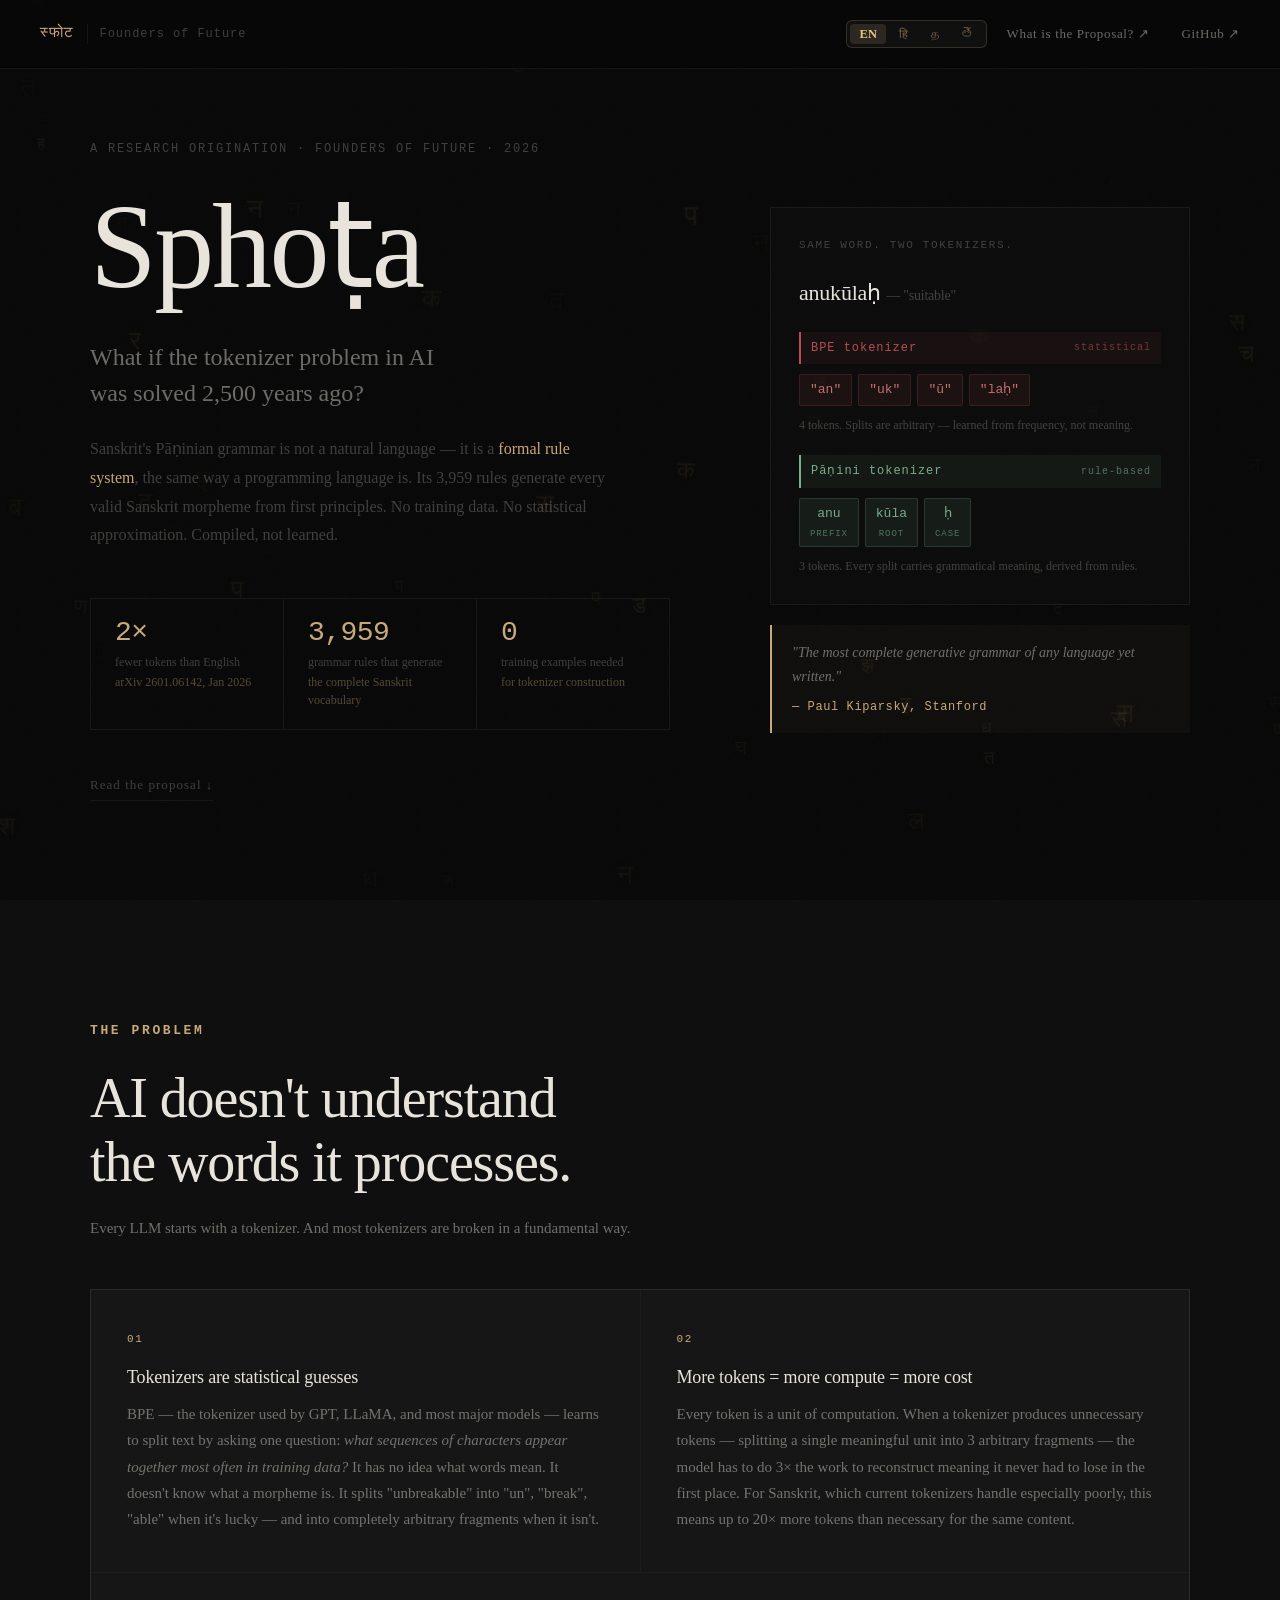
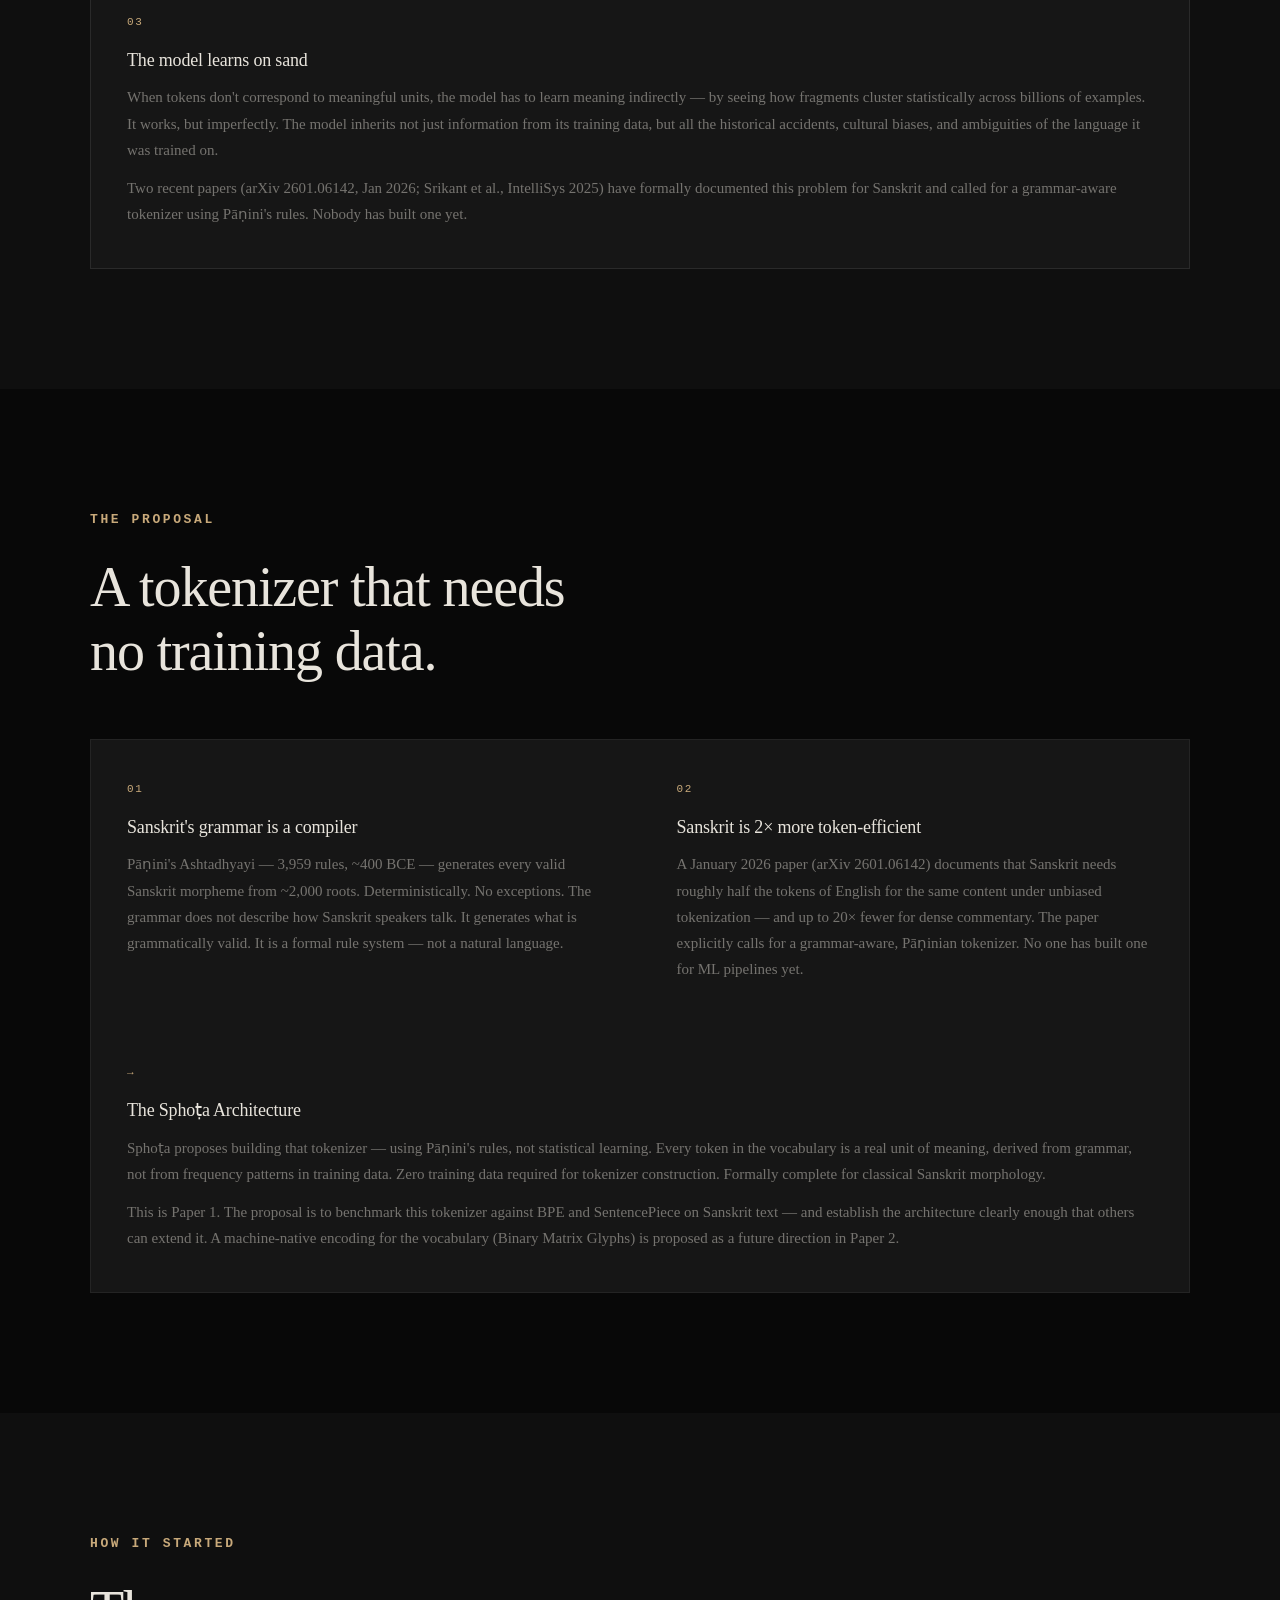
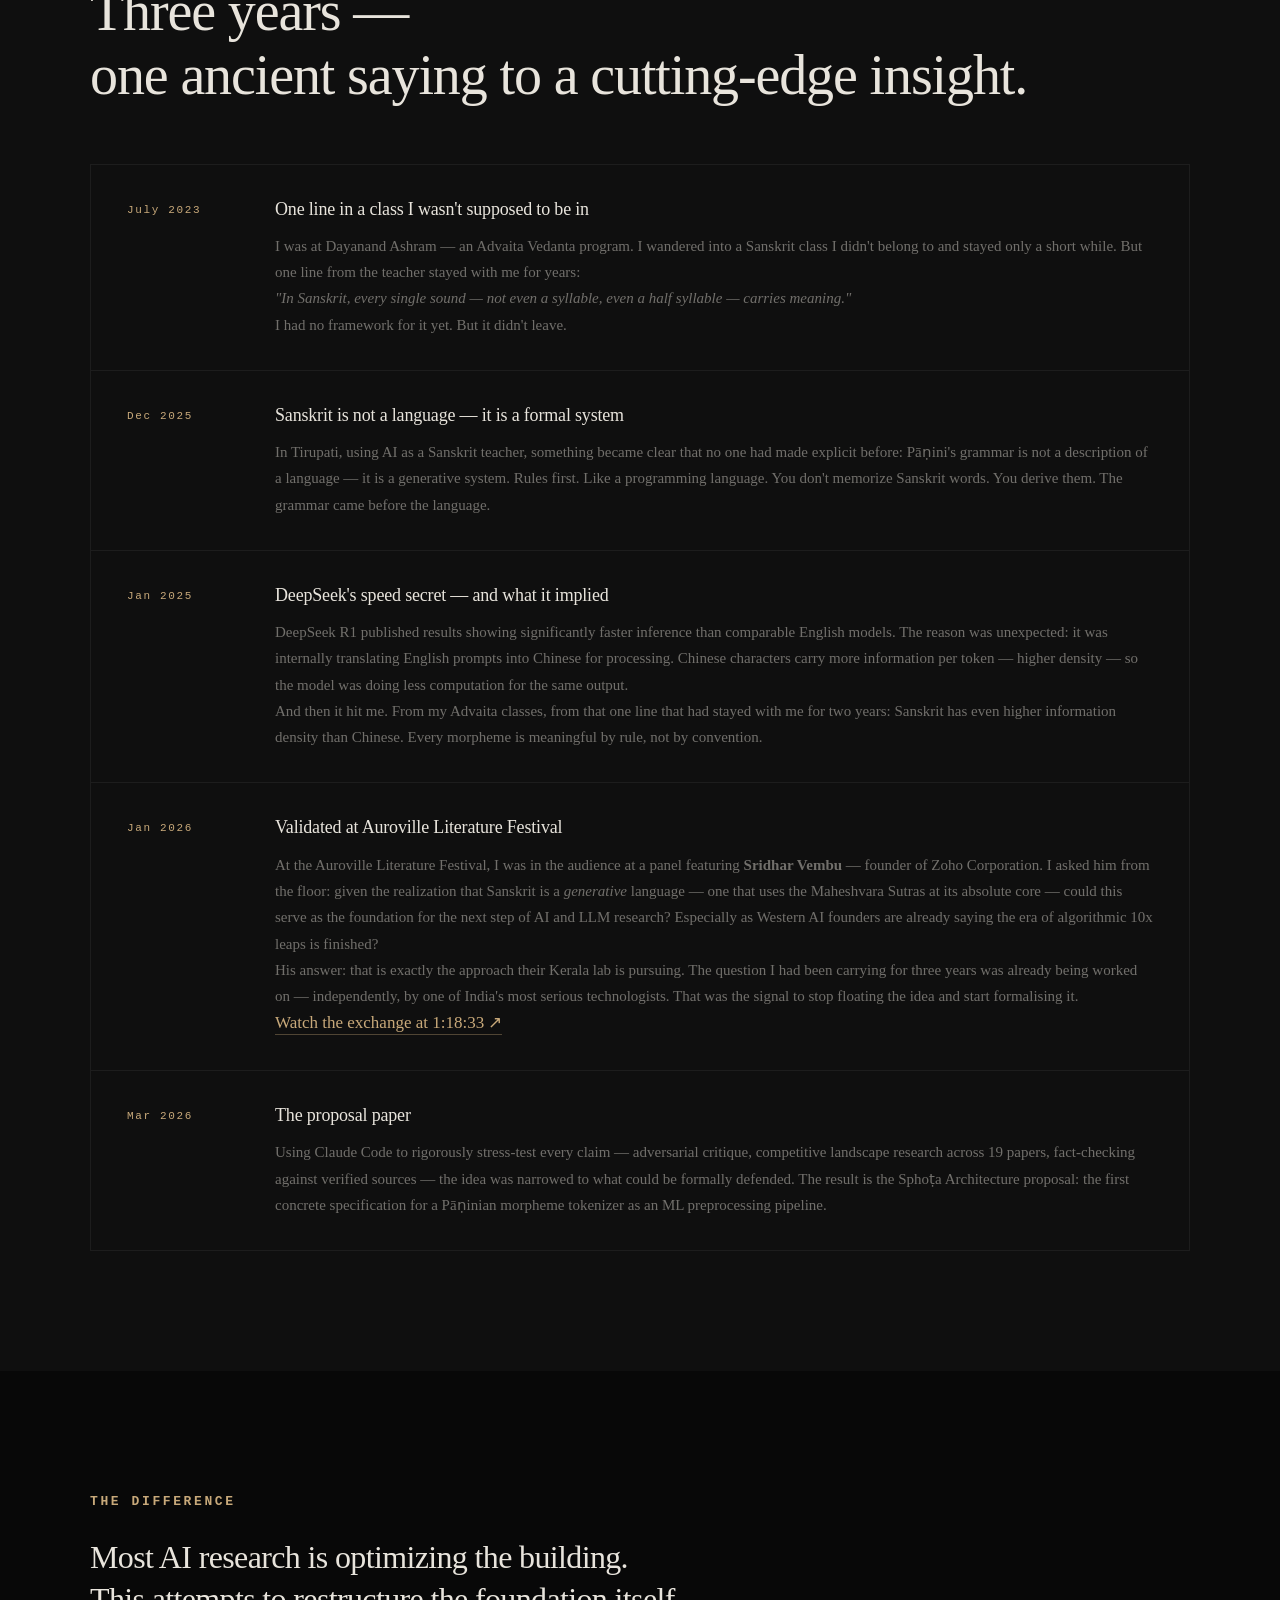
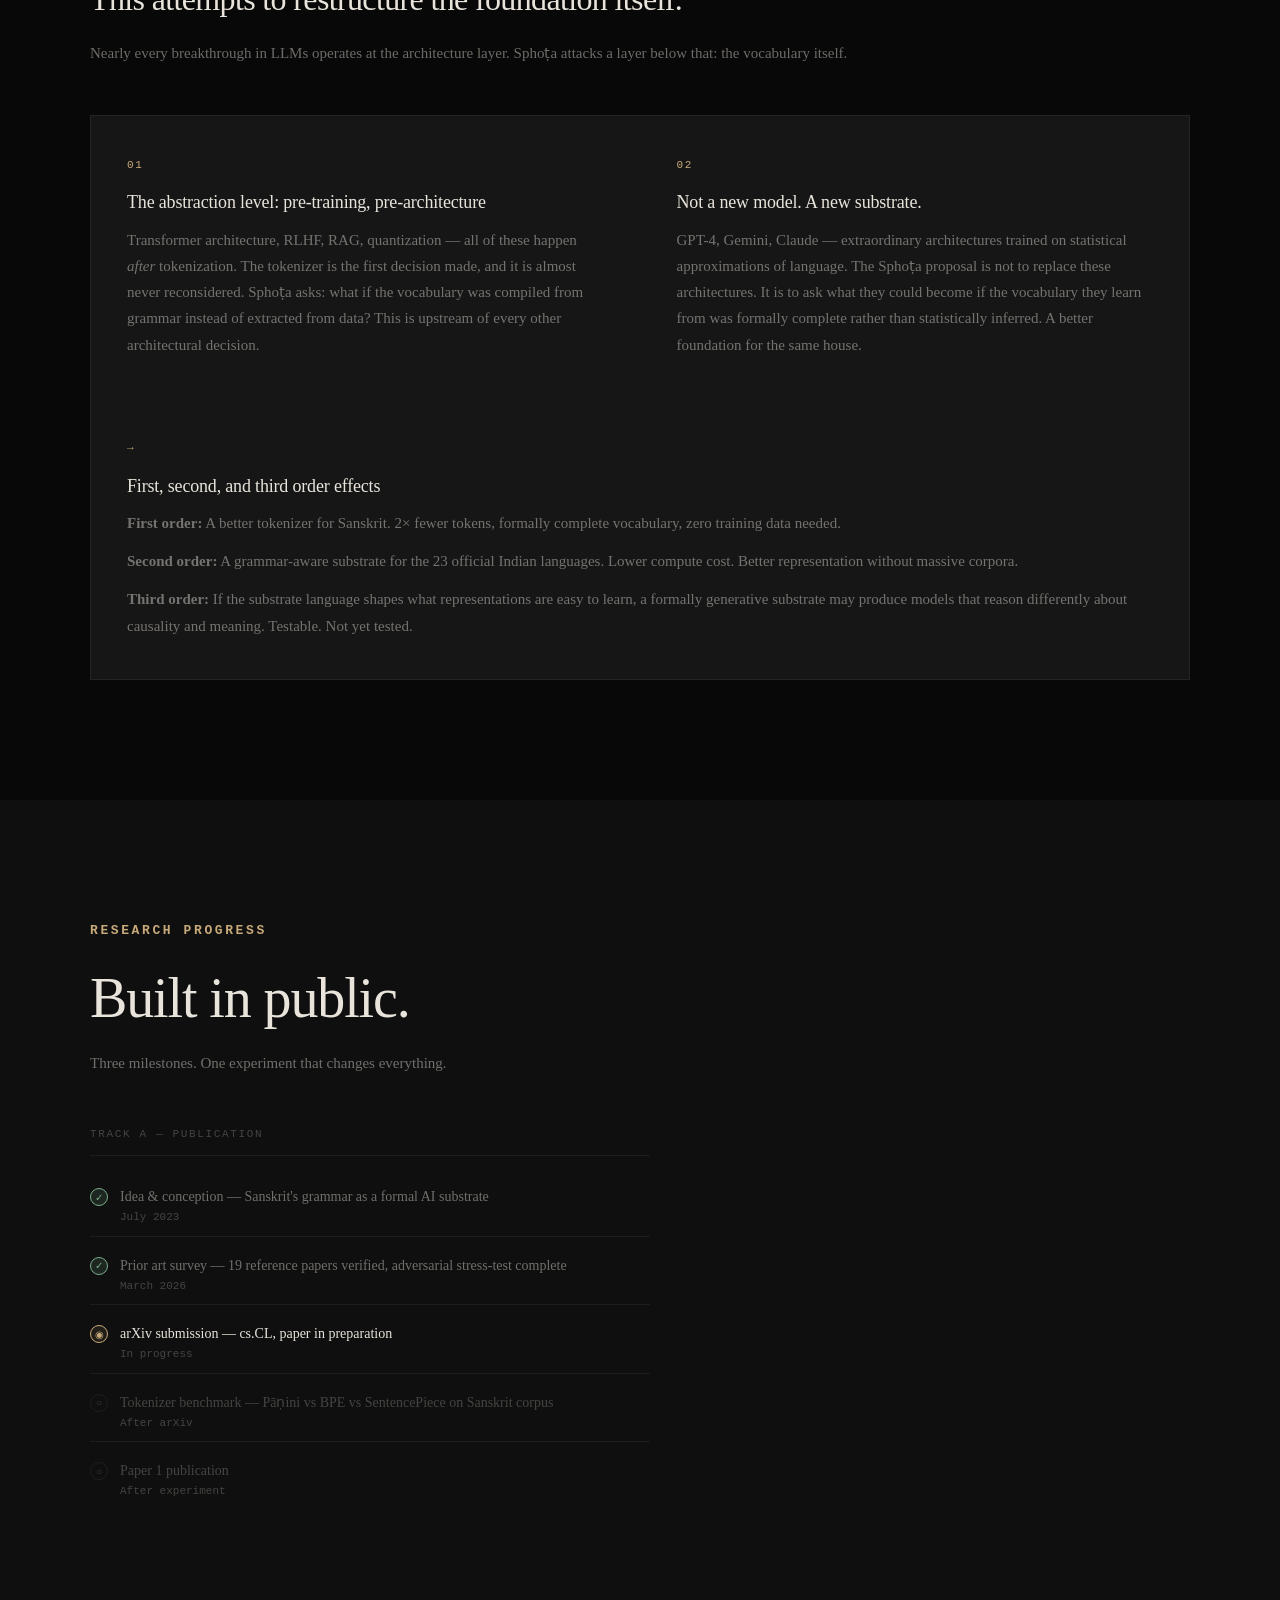
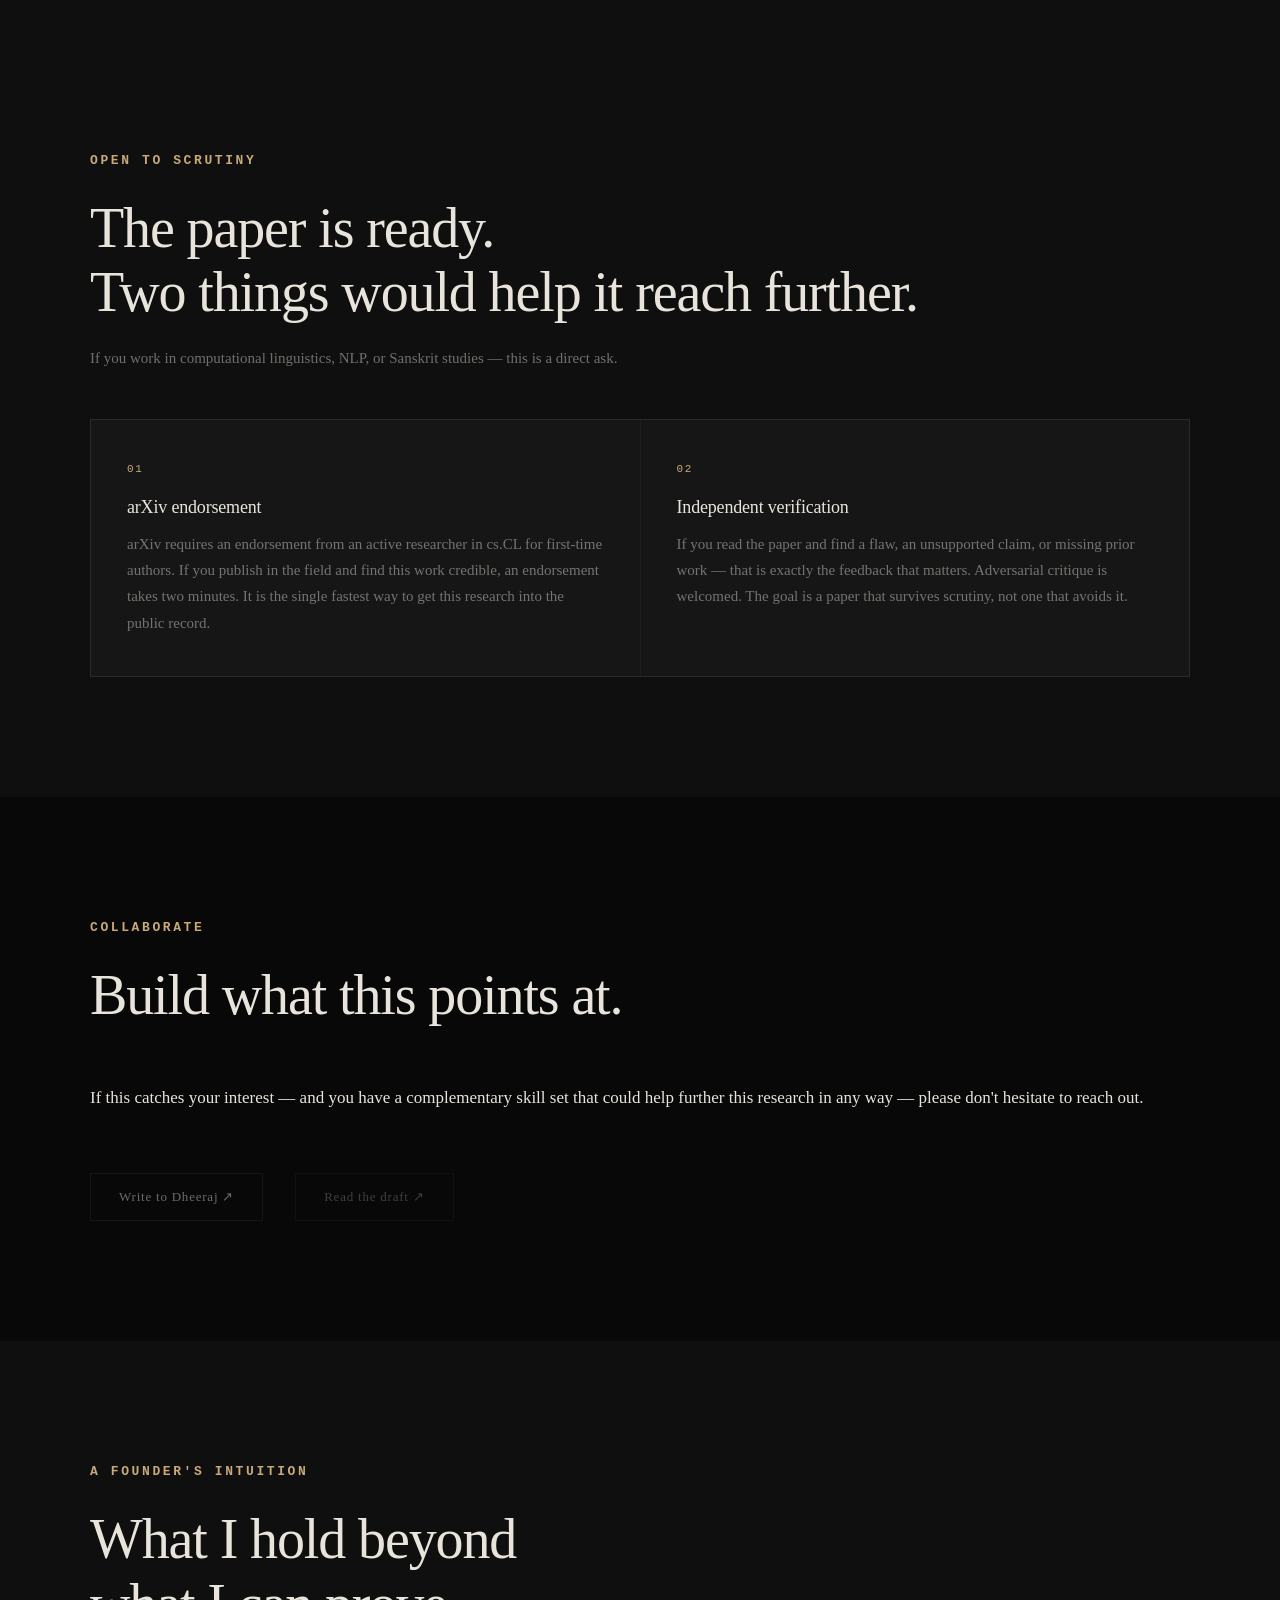
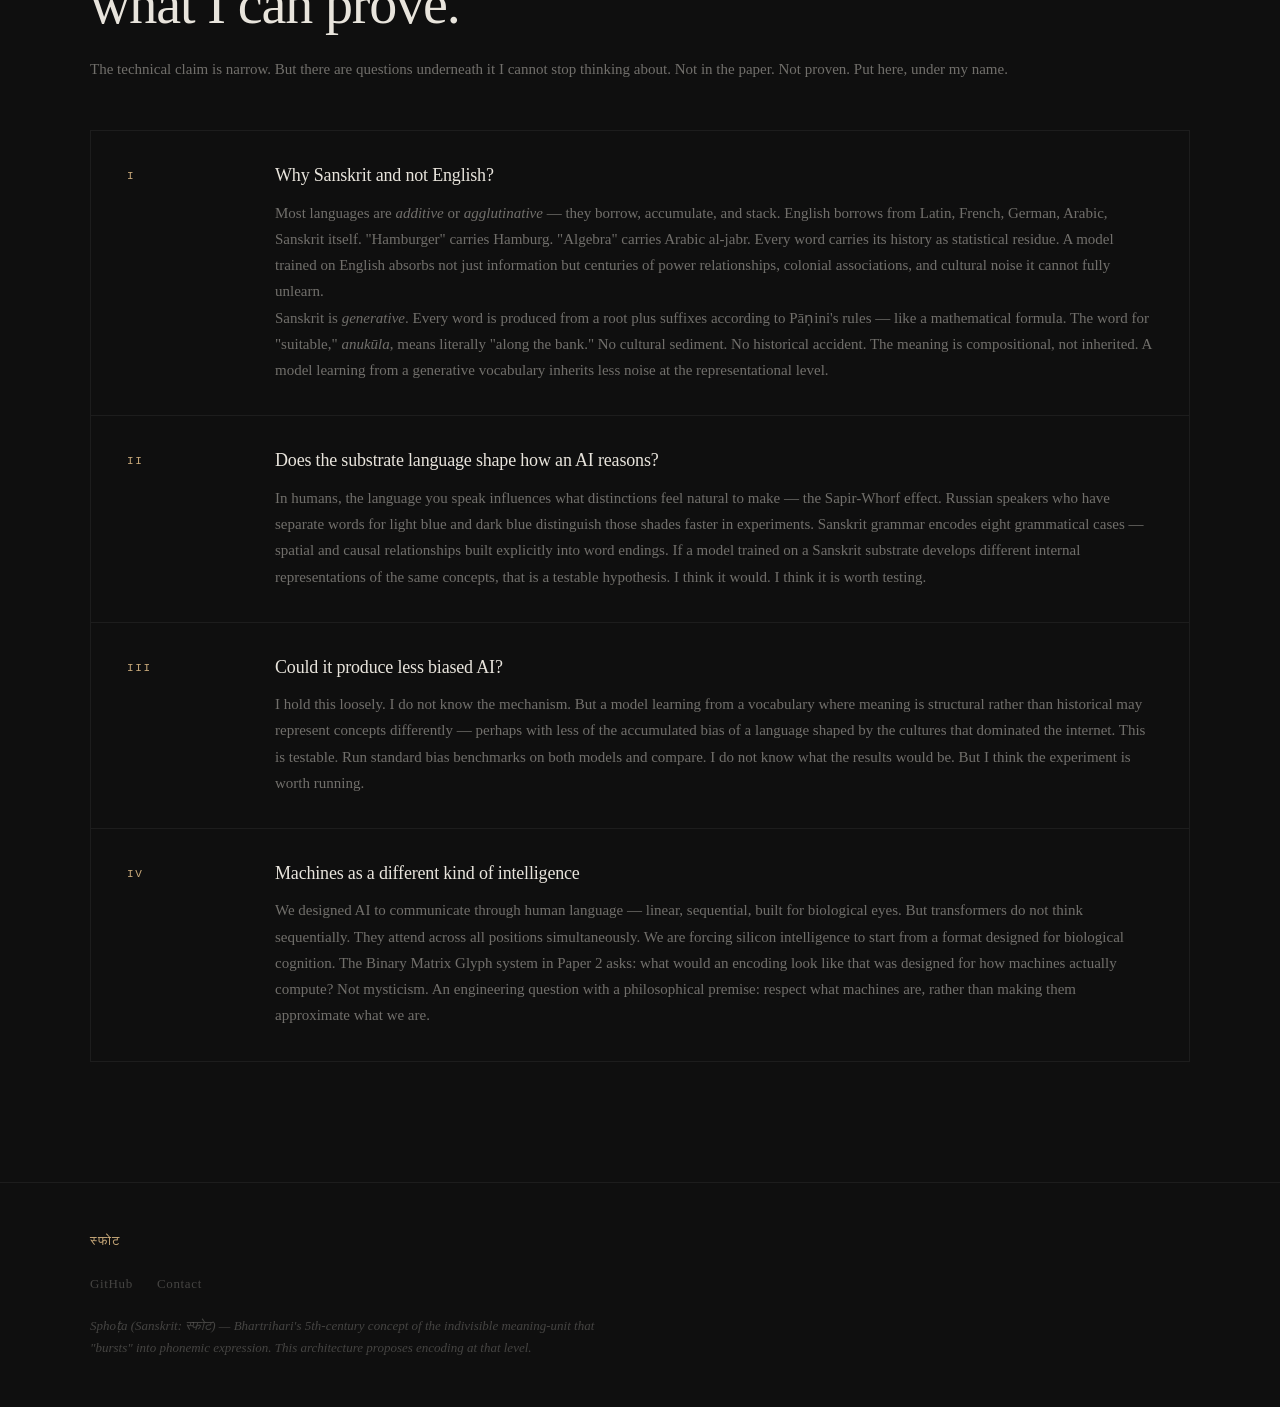
==== index.html @ eed10623 "Add website — Sphota Architecture public site" ====
<!DOCTYPE html>
<html lang="en">
<head>
  <meta charset="UTF-8" />
  <meta name="viewport" content="width=device-width, initial-scale=1.0" />
  <title>Sphoṭa — A Research Origination</title>
  <link rel="stylesheet" href="style.css" />
</head>
<body>

  <!-- THREE.JS HOOK: replace #canvas-bg with a Three.js scene when ready -->
  <canvas id="canvas-bg"></canvas>

  <div class="grain"></div>

  <nav>
    <div class="nav-brand">
      <span class="nav-glyph">स्फोट</span>
      <span class="nav-org">Founders of Future</span>
    </div>
    <div class="nav-right">
      <div class="lang-switcher" role="navigation" aria-label="Language">
        <button class="lang-btn active" data-lang="en">EN</button>
        <button class="lang-btn" data-lang="hi">हि</button>
        <button class="lang-btn" data-lang="ta">த</button>
        <button class="lang-btn" data-lang="te">తె</button>
      </div>
      <button class="nav-hamburger" id="nav-toggle" aria-label="Menu">☰</button>
      <div class="nav-links-group" id="nav-links">
        <a href="proposal.html" class="nav-link">What is the Proposal? ↗</a>
        <a href="https://github.com/lzylabs/sansqrit" target="_blank" class="nav-link">GitHub ↗</a>
      </div>
    </div>
  </nav>

  <!-- HERO -->
  <section class="hero">
    <div class="hero-inner">
      <div class="hero-left">
        <p class="eyebrow">A Research Origination · Founders of Future · 2026</p>
        <h1 class="title">Sphoṭa</h1>
        <p class="subtitle">
          What if the tokenizer problem in AI<br/>
          was solved 2,500 years ago?
        </p>
        <p class="thesis">
          Sanskrit's Pāṇinian grammar is not a natural language —
          it is a <em>formal rule system</em>, the same way a programming language is.
          Its 3,959 rules generate every valid Sanskrit morpheme from first principles.
          No training data. No statistical approximation. Compiled, not learned.
        </p>
        <div class="hero-stats">
          <div class="hero-stat">
            <span class="stat-num">2×</span>
            <span class="stat-label">fewer tokens than English<br/><em>arXiv 2601.06142, Jan 2026</em></span>
          </div>
          <div class="hero-stat">
            <span class="stat-num">3,959</span>
            <span class="stat-label">grammar rules that generate<br/><em>the complete Sanskrit vocabulary</em></span>
          </div>
          <div class="hero-stat">
            <span class="stat-num">0</span>
            <span class="stat-label">training examples needed<br/><em>for tokenizer construction</em></span>
          </div>
        </div>
        <a href="#research" class="scroll-cue">Read the proposal ↓</a>
      </div>

      <div class="hero-right">
        <div class="token-demo">
          <p class="demo-label">Same word. Two tokenizers.</p>
          <p class="demo-word">anukūlaḥ <span class="demo-meaning">— "suitable"</span></p>

          <div class="demo-col">
            <div class="demo-col-head bad">BPE tokenizer <span>statistical</span></div>
            <div class="demo-tokens">
              <span class="tok bad">"an"</span>
              <span class="tok bad">"uk"</span>
              <span class="tok bad">"ū"</span>
              <span class="tok bad">"laḥ"</span>
            </div>
            <p class="demo-note">4 tokens. Splits are arbitrary — learned from frequency, not meaning.</p>
          </div>

          <div class="demo-col">
            <div class="demo-col-head good">Pāṇini tokenizer <span>rule-based</span></div>
            <div class="demo-tokens">
              <span class="tok good">anu <em>prefix</em></span>
              <span class="tok good">kūla <em>root</em></span>
              <span class="tok good">ḥ <em>case</em></span>
            </div>
            <p class="demo-note">3 tokens. Every split carries grammatical meaning, derived from rules.</p>
          </div>
        </div>

        <blockquote class="hero-quote">
          "The most complete generative grammar of any language yet written."
          <cite>— Paul Kiparsky, Stanford</cite>
        </blockquote>
      </div>
    </div>
  </section>

  <!-- THE PROBLEM -->
  <section class="section dark" id="problem">
    <div class="container">
      <span class="section-label">The Problem</span>
      <h2>AI doesn't understand<br/>the words it processes.</h2>
      <p class="section-sub">
        Every LLM starts with a tokenizer. And most tokenizers are broken in a fundamental way.
      </p>

      <div class="cards">
        <div class="card">
          <div class="card-num">01</div>
          <h3>Tokenizers are statistical guesses</h3>
          <p>
            BPE — the tokenizer used by GPT, LLaMA, and most major models — learns to split
            text by asking one question: <em>what sequences of characters appear together most
            often in training data?</em> It has no idea what words mean. It doesn't know what
            a morpheme is. It splits "unbreakable" into "un", "break", "able" when it's lucky —
            and into completely arbitrary fragments when it isn't.
          </p>
        </div>

        <div class="card">
          <div class="card-num">02</div>
          <h3>More tokens = more compute = more cost</h3>
          <p>
            Every token is a unit of computation. When a tokenizer produces unnecessary tokens —
            splitting a single meaningful unit into 3 arbitrary fragments — the model has to
            do 3× the work to reconstruct meaning it never had to lose in the first place.
            For Sanskrit, which current tokenizers handle especially poorly, this means up
            to 20× more tokens than necessary for the same content.
          </p>
        </div>

        <div class="card card-wide">
          <div class="card-num">03</div>
          <h3>The model learns on sand</h3>
          <p>
            When tokens don't correspond to meaningful units, the model has to learn meaning
            indirectly — by seeing how fragments cluster statistically across billions of
            examples. It works, but imperfectly. The model inherits not just information
            from its training data, but all the historical accidents, cultural biases,
            and ambiguities of the language it was trained on.
          </p>
          <p>
            Two recent papers (arXiv 2601.06142, Jan 2026; Srikant et al., IntelliSys 2025)
            have formally documented this problem for Sanskrit and called for a grammar-aware
            tokenizer using Pāṇini's rules. Nobody has built one yet.
          </p>
        </div>
      </div>
    </div>
  </section>

  <!-- THE IDEA -->
  <section class="section" id="research">
    <div class="container">
      <span class="section-label">The Proposal</span>
      <h2>A tokenizer that needs<br/>no training data.</h2>

      <div class="cards">
        <div class="card">
          <div class="card-num">01</div>
          <h3>Sanskrit's grammar is a compiler</h3>
          <p>
            Pāṇini's Ashtadhyayi — 3,959 rules, ~400 BCE — generates every valid Sanskrit
            morpheme from ~2,000 roots. Deterministically. No exceptions. The grammar does not
            describe how Sanskrit speakers talk. It generates what is grammatically valid.
            It is a formal rule system — not a natural language.
          </p>
        </div>

        <div class="card">
          <div class="card-num">02</div>
          <h3>Sanskrit is 2× more token-efficient</h3>
          <p>
            A January 2026 paper (arXiv 2601.06142) documents that Sanskrit needs roughly half
            the tokens of English for the same content under unbiased tokenization — and up to
            20× fewer for dense commentary. The paper explicitly calls for a grammar-aware,
            Pāṇinian tokenizer. No one has built one for ML pipelines yet.
          </p>
        </div>

        <div class="card card-wide">
          <div class="card-num">→</div>
          <h3>The Sphoṭa Architecture</h3>
          <p>
            Sphoṭa proposes building that tokenizer — using Pāṇini's rules, not statistical
            learning. Every token in the vocabulary is a real unit of meaning, derived from
            grammar, not from frequency patterns in training data. Zero training data required
            for tokenizer construction. Formally complete for classical Sanskrit morphology.
          </p>
          <p>
            This is Paper 1. The proposal is to benchmark this tokenizer against BPE and
            SentencePiece on Sanskrit text — and establish the architecture clearly enough
            that others can extend it. A machine-native encoding for the vocabulary
            (Binary Matrix Glyphs) is proposed as a future direction in Paper 2.
          </p>
        </div>
      </div>
    </div>
  </section>

  <!-- ORIGIN STORY -->
  <section class="section dark" id="origin">
    <div class="container">
      <span class="section-label">How It Started</span>
      <h2>Three years —<br/>one ancient saying to a cutting-edge insight.</h2>

      <div class="story-steps">
        <div class="story-step">
          <div class="step-num">July 2023</div>
          <div class="step-body">
            <h3>One line in a class I wasn't supposed to be in</h3>
            <p>
              I was at Dayanand Ashram — an Advaita Vedanta program.
              I wandered into a Sanskrit class I didn't belong to and stayed only a short while.
              But one line from the teacher stayed with me for years:
            </p>
            <p>
              <em>"In Sanskrit, every single sound — not even a syllable, even a half
              syllable — carries meaning."</em>
            </p>
            <p>
              I had no framework for it yet. But it didn't leave.
            </p>
          </div>
        </div>

        <div class="story-step">
          <div class="step-num">Dec 2025</div>
          <div class="step-body">
            <h3>Sanskrit is not a language — it is a formal system</h3>
            <p>
              In Tirupati, using AI as a Sanskrit teacher, something became clear that no one had made explicit before: Pāṇini's grammar is not a description of a language — it is a generative system. Rules first. Like a programming language. You don't memorize Sanskrit words. You derive them. The grammar came before the language.
            </p>
          </div>
        </div>

        <div class="story-step">
          <div class="step-num">Jan 2025</div>
          <div class="step-body">
            <h3>DeepSeek's speed secret — and what it implied</h3>
            <p>
              DeepSeek R1 published results showing significantly faster inference than comparable English models. The reason was unexpected: it was internally translating English prompts into Chinese for processing. Chinese characters carry more information per token — higher density — so the model was doing less computation for the same output.
            </p>
            <p>
              And then it hit me. From my Advaita classes, from that one line that had stayed with me for two years: Sanskrit has even higher information density than Chinese. Every morpheme is meaningful by rule, not by convention.
            </p>
          </div>
        </div>

        <div class="story-step">
          <div class="step-num">Jan 2026</div>
          <div class="step-body">
            <h3>Validated at Auroville Literature Festival</h3>
            <p>
              At the Auroville Literature Festival, I was in the audience at a panel featuring <strong>Sridhar Vembu</strong> — founder of Zoho Corporation. I asked him from the floor: given the realization that Sanskrit is a <em>generative</em> language —
              one that uses the Maheshvara Sutras at its absolute core — could this serve as
              the foundation for the next step of AI and LLM research? Especially as
              Western AI founders are already saying the era of algorithmic 10x leaps is finished?
            </p>
            <p>
              His answer: that is exactly the approach their Kerala lab is pursuing.
              The question I had been carrying for three years was already being worked on —
              independently, by one of India's most serious technologists.
              That was the signal to stop floating the idea and start formalising it.
            </p>
            <a href="https://youtu.be/uBN-KmPW50M?t=4712" target="_blank" class="story-link">
              Watch the exchange at 1:18:33 ↗
            </a>
          </div>
        </div>

        <div class="story-step">
          <div class="step-num">Mar 2026</div>
          <div class="step-body">
            <h3>The proposal paper</h3>
            <p>
              Using Claude Code to rigorously stress-test every claim — adversarial critique,
              competitive landscape research across 19 papers, fact-checking against verified
              sources — the idea was narrowed to what could be formally defended.
              The result is the Sphoṭa Architecture proposal: the first concrete specification
              for a Pāṇinian morpheme tokenizer as an ML preprocessing pipeline.
            </p>
          </div>
        </div>
      </div>
    </div>
  </section>

  <!-- WHY DIFFERENT -->
  <section class="section" id="why-different">
    <div class="container">
      <span class="section-label" data-i18n="diff-label">The Difference</span>
      <h2 style="font-size: clamp(20px, 3vw, 32px); color: var(--text-light); margin-bottom: 56px; line-height: 1.3;" data-i18n="diff-heading">Most AI research is optimizing the building.<br/>This attempts to restructure the foundation itself.</h2>
      <p class="section-sub" data-i18n="diff-sub">
        Nearly every breakthrough in LLMs — better attention, bigger context windows,
        faster inference — operates at the architecture layer. Sphoṭa attacks a layer below that:
        the vocabulary itself.
      </p>

      <div class="cards">
        <div class="card">
          <div class="card-num">01</div>
          <h3 data-i18n="diff-c1-h">The abstraction level: pre-training, pre-architecture</h3>
          <p data-i18n="diff-c1-p">
            Transformer architecture, RLHF, RAG, quantization — all of these happen
            <em>after</em> tokenization. The tokenizer is the first decision made,
            and it is almost never reconsidered. Sphoṭa asks: what if the vocabulary
            was compiled from grammar instead of extracted from data? This is upstream
            of every other architectural decision.
          </p>
        </div>

        <div class="card">
          <div class="card-num">02</div>
          <h3 data-i18n="diff-c2-h">Not a new model. A new substrate.</h3>
          <p data-i18n="diff-c2-p">
            GPT-4, Gemini, Claude — extraordinary architectures trained on statistical
            approximations of language. The Sphoṭa proposal is not to replace these architectures.
            It is to ask what they could become if the vocabulary they learn from was formally
            complete rather than statistically inferred. A better foundation for the same house.
          </p>
        </div>

        <div class="card card-wide">
          <div class="card-num">→</div>
          <h3 data-i18n="diff-c3-h">First, second, and third order effects</h3>
          <p><strong data-i18n="diff-first">First order:</strong> <span data-i18n="diff-first-p">A better tokenizer for Sanskrit. 2× fewer tokens, formally complete vocabulary, zero training data needed.</span></p>
          <p><strong data-i18n="diff-second">Second order:</strong> <span data-i18n="diff-second-p">A grammar-aware substrate for the 23 official Indian languages — most morphologically rich like Sanskrit. Lower compute cost. Better representation without massive corpora. A model that understands word structure the way a grammarian does.</span></p>
          <p><strong data-i18n="diff-third">Third order:</strong> <span data-i18n="diff-third-p">If the substrate language shapes what representations are easy to learn — an open question with real experimental support in human cognition — then a formally generative substrate may produce models that reason differently about causality, relationship, and meaning. This is testable. The experiment has not been run.</span></p>
        </div>
      </div>
    </div>
  </section>

  <!-- PROGRESS LOG -->
  <section class="section dark" id="progress">
    <div class="container">
      <span class="section-label">Research Progress</span>
      <h2>Built in public.</h2>
      <p class="section-sub">
        Three milestones. One experiment that changes everything.
      </p>

      <div class="tracks" style="grid-template-columns: 1fr; max-width: 560px;">
        <div class="track">
          <div class="track-label">Track A — Publication</div>
          <div id="track-a" class="track-items"></div>
        </div>
      </div>
    </div>
  </section>

  <!-- OPEN TO SCRUTINY -->
  <section class="section dark" id="seeking-review">
    <div class="container">
      <span class="section-label">Open to Scrutiny</span>
      <h2>The paper is ready.<br/>Two things would help it reach further.</h2>
      <p class="section-sub">
        If you work in computational linguistics, NLP, or Sanskrit studies — this is a direct ask.
      </p>
      <div class="cards">
        <div class="card">
          <div class="card-num">01</div>
          <h3>arXiv endorsement</h3>
          <p>
            arXiv requires an endorsement from an active researcher in cs.CL for first-time authors.
            If you publish in the field and find this work credible, an endorsement takes two minutes.
            It is the single fastest way to get this research into the public record.
          </p>
        </div>
        <div class="card">
          <div class="card-num">02</div>
          <h3>Independent verification</h3>
          <p>
            If you read the paper and find a flaw, an unsupported claim, or missing prior work —
            that is exactly the feedback that matters. Adversarial critique is welcomed.
            The goal is a paper that survives scrutiny, not one that avoids it.
          </p>
        </div>
      </div>
    </div>
  </section>

  <!-- COLLABORATE -->
  <section class="section" id="collaborate">
    <div class="container">
      <span class="section-label" data-i18n="collab-label">Collaborate</span>
      <h2 data-i18n="collab-heading">Build what this points at.</h2>
      <p class="collab-ask" data-i18n="collab-ask">
        If this catches your interest — and you have a complementary skill set that could
        help further this research in any way — please don't hesitate to reach out.
      </p>
      <div class="collab-links">
        <a href="mailto:contact@lzylabs.in" class="btn">Write to Dheeraj ↗</a>
        <a href="https://github.com/lzylabs/sansqrit" target="_blank" class="btn btn-ghost" style="margin-left: 8px;">Read the draft ↗</a>
      </div>
    </div>
  </section>

  <!-- FOUNDER'S INTUITION -->
  <section class="section dark" id="intuition">
    <div class="container">
      <span class="section-label" data-i18n="intuition-label">A Founder's Intuition</span>
      <h2 data-i18n="intuition-heading">What I hold beyond<br/>what I can prove.</h2>
      <p class="section-sub" data-i18n="intuition-sub">
        The technical claim in this paper is narrow. I want it to be narrow —
        precision is how you earn the right to say something in a field full of noise.
        But there are questions underneath it I cannot stop thinking about.
        They are not in the paper. They are not proven. I put them here, under my name.
      </p>

      <div class="story-steps">
        <div class="story-step">
          <div class="step-num">I</div>
          <div class="step-body">
            <h3 data-i18n="intuition-1-h">Why Sanskrit and not English or any other language?</h3>
            <p data-i18n="intuition-1-p1">
              Most languages are <em>additive</em> or <em>agglutinative</em> — they borrow, accumulate,
              and stack. English borrows from Latin, French, German, Arabic, Sanskrit itself.
              "Hamburger" carries Hamburg. "Algebra" carries Arabic al-jabr. Every word
              carries its history as statistical residue. A model trained on English
              absorbs not just information but centuries of power relationships, colonial
              associations, and cultural noise it cannot fully unlearn.
            </p>
            <p data-i18n="intuition-1-p2">
              Sanskrit is <em>generative</em>. Every word is produced from a root plus suffixes
              according to Pāṇini's rules — like a mathematical formula.
              The word for "suitable," <em>anukūla</em>, means literally "along the bank."
              No cultural sediment. No historical accident. The meaning is compositional, not inherited.
              A model learning from a generative vocabulary inherits less noise at the representational level.
            </p>
          </div>
        </div>

        <div class="story-step">
          <div class="step-num">II</div>
          <div class="step-body">
            <h3 data-i18n="intuition-2-h">Does the substrate language shape how an AI reasons?</h3>
            <p data-i18n="intuition-2-p">
              In humans, the language you speak influences what distinctions feel natural to make —
              the Sapir-Whorf effect. Russian speakers who have separate words for light blue
              and dark blue distinguish those shades faster in experiments.
              Sanskrit grammar encodes eight grammatical cases — spatial and causal relationships
              built explicitly into word endings. If a model trained on a Sanskrit substrate
              develops different internal representations of the same concepts, that is a testable
              hypothesis. I think it would. I think it is worth testing.
            </p>
          </div>
        </div>

        <div class="story-step">
          <div class="step-num">III</div>
          <div class="step-body">
            <h3 data-i18n="intuition-3-h">Could it produce less biased AI?</h3>
            <p data-i18n="intuition-3-p">
              I hold this loosely. I do not know the mechanism. But a model learning from a
              vocabulary where meaning is structural rather than historical may represent
              concepts differently — perhaps with less of the accumulated bias of a language
              shaped by the cultures that dominated the internet.
              This is testable. Run standard bias benchmarks on both models and compare.
              I do not know what the results would be. But I think the experiment is worth running.
            </p>
          </div>
        </div>

        <div class="story-step">
          <div class="step-num">IV</div>
          <div class="step-body">
            <h3 data-i18n="intuition-4-h">Machines as a different kind of intelligence</h3>
            <p data-i18n="intuition-4-p">
              We designed AI to communicate through human language — linear, sequential,
              built for biological eyes. But transformers do not think sequentially.
              They attend across all positions simultaneously. We are forcing silicon intelligence
              to start from a format designed for biological cognition.
              The Binary Matrix Glyph system in Paper 2 asks: what would an encoding look like
              that was designed for how machines actually compute?
              Not mysticism. An engineering question with a philosophical premise:
              respect what machines are, rather than making them approximate what we are.
            </p>
          </div>
        </div>
      </div>
    </div>
  </section>

  <!-- FOOTER -->
  <footer>
    <div class="container footer-inner">
      <span class="footer-glyph">स्फोट</span>
      <div class="footer-links">
        <a href="https://github.com/lzylabs/sansqrit" target="_blank">GitHub</a>
        <a href="mailto:contact@lzylabs.in">Contact</a>
      </div>
      <p class="footer-note">
        Sphoṭa (Sanskrit: स्फोट) — Bhartrihari's 5th-century concept of the
        indivisible meaning-unit that "bursts" into phonemic expression.
        This architecture proposes encoding at that level.
      </p>
    </div>
  </footer>

  <script src="script.js"></script>
</body>
</html>
---- style.css ----
/* ============================================================
   SPHOṬA — Site Styles
   Design: minimal, dark, spatial. Foundation for Three.js 3D.
   No external dependencies.
   ============================================================ */

:root {
  --bg: #080808;
  --surface: #0f0f0f;
  --surface-2: #161616;
  --border: rgba(255,255,255,0.06);
  --text: #e8e4dc;
  --text-dim: rgba(232, 228, 220, 0.45);
  --text-dimmer: rgba(232, 228, 220, 0.25);
  --accent: #c8a97a;         /* warm gold — Sanskrit resonance */
  --accent-dim: rgba(200, 169, 122, 0.15);
  --done: #7aad8a;
  --in-progress: #c8a97a;
  --upcoming: rgba(232, 228, 220, 0.2);
  --font-sans: 'Georgia', serif;
  --font-mono: 'Courier New', monospace;
  --radius: 4px;
  --max-width: 1100px;
}

*, *::before, *::after { box-sizing: border-box; margin: 0; padding: 0; }

html { scroll-behavior: smooth; }

body {
  background: var(--bg);
  color: var(--text);
  font-family: var(--font-sans);
  font-size: 17px;
  line-height: 1.7;
  overflow-x: hidden;
}

/* ── CANVAS BACKGROUND (Three.js hook) ── */
#canvas-bg {
  position: fixed;
  inset: 0;
  z-index: 0;
  width: 100%;
  height: 100%;
  pointer-events: none;
}

/* ── GRAIN OVERLAY ── */
.grain {
  position: fixed;
  inset: 0;
  z-index: 1;
  pointer-events: none;
  opacity: 0.025;
  background-image: url("data:image/svg+xml,%3Csvg viewBox='0 0 256 256' xmlns='http://www.w3.org/2000/svg'%3E%3Cfilter id='noise'%3E%3CfeTurbulence type='fractalNoise' baseFrequency='0.9' numOctaves='4' stitchTiles='stitch'/%3E%3C/filter%3E%3Crect width='100%25' height='100%25' filter='url(%23noise)' opacity='1'/%3E%3C/svg%3E");
  background-size: 200px 200px;
}

/* ── EVERYTHING ABOVE THE CANVAS ── */
nav, .hero, .section, footer { position: relative; z-index: 2; }

/* ── NAV ── */
nav {
  position: fixed;
  top: 0; left: 0; right: 0;
  z-index: 100;
  display: flex;
  align-items: center;
  justify-content: space-between;
  padding: 20px 40px;
  border-bottom: 1px solid var(--border);
  backdrop-filter: blur(12px);
  background: rgba(8,8,8,0.7);
}

.nav-brand {
  display: flex;
  align-items: center;
  gap: 12px;
}

.nav-glyph {
  font-size: 15px;
  letter-spacing: 0.1em;
  color: var(--accent);
  font-family: var(--font-mono);
}

.nav-org {
  font-size: 12px;
  letter-spacing: 0.08em;
  color: var(--text-dimmer);
  font-family: var(--font-mono);
  border-left: 1px solid var(--border);
  padding-left: 12px;
}

.nav-links-group {
  display: flex;
  align-items: center;
  gap: 32px;
}

.nav-link {
  font-size: 13px;
  color: var(--text-dim);
  text-decoration: none;
  letter-spacing: 0.05em;
  transition: color 0.2s;
}
.nav-link:hover { color: var(--text); }

/* ── HERO ── */
.hero {
  min-height: 100vh;
  display: flex;
  align-items: center;
  padding: 120px 60px 80px;
}

.hero-inner {
  width: 100%;
  max-width: var(--max-width);
  margin: 0 auto;
  display: grid;
  grid-template-columns: 1fr 420px;
  gap: 64px;
  align-items: center;
}

.hero-left { max-width: 620px; }

.eyebrow {
  font-size: 12px;
  letter-spacing: 0.15em;
  text-transform: uppercase;
  color: var(--text-dimmer);
  font-family: var(--font-mono);
  margin-bottom: 28px;
}

.title {
  font-size: clamp(64px, 10vw, 120px);
  font-weight: normal;
  line-height: 1;
  letter-spacing: -0.02em;
  color: var(--text);
  margin-bottom: 32px;
}

.subtitle {
  font-size: clamp(18px, 2.5vw, 24px);
  color: var(--text-dim);
  line-height: 1.5;
  margin-bottom: 24px;
  max-width: 600px;
}

.thesis {
  font-size: 16px;
  color: var(--text-dimmer);
  line-height: 1.8;
  max-width: 520px;
  margin-bottom: 48px;
  font-style: normal;
}

.thesis em {
  color: var(--accent);
  font-style: normal;
}

/* ── HERO RIGHT — TOKEN DEMO ── */
.hero-right {
  display: flex;
  flex-direction: column;
  gap: 20px;
}

.token-demo {
  border: 1px solid var(--border);
  background: rgba(15,15,15,0.7);
  backdrop-filter: blur(8px);
  padding: 28px;
  display: flex;
  flex-direction: column;
  gap: 20px;
}

.demo-label {
  font-size: 11px;
  letter-spacing: 0.15em;
  text-transform: uppercase;
  color: var(--text-dimmer);
  font-family: var(--font-mono);
}

.demo-word {
  font-size: 22px;
  color: var(--text);
  letter-spacing: -0.01em;
}
.demo-meaning {
  font-size: 14px;
  color: var(--text-dimmer);
}

.demo-col {
  display: flex;
  flex-direction: column;
  gap: 10px;
}

.demo-col-head {
  font-size: 12px;
  font-family: var(--font-mono);
  letter-spacing: 0.08em;
  padding: 6px 10px;
  display: flex;
  align-items: center;
  justify-content: space-between;
}
.demo-col-head span {
  font-size: 10px;
  letter-spacing: 0.1em;
  opacity: 0.6;
}
.demo-col-head.bad { background: rgba(180,80,80,0.08); color: #b45050; border-left: 2px solid #b45050; }
.demo-col-head.good { background: rgba(122,173,138,0.08); color: var(--done); border-left: 2px solid var(--done); }

.demo-tokens {
  display: flex;
  flex-wrap: wrap;
  gap: 6px;
}

.tok {
  font-family: var(--font-mono);
  font-size: 13px;
  padding: 4px 10px;
  border-radius: 2px;
  display: inline-flex;
  flex-direction: column;
  align-items: center;
  gap: 2px;
}
.tok em {
  font-style: normal;
  font-size: 9px;
  letter-spacing: 0.1em;
  text-transform: uppercase;
  opacity: 0.6;
}
.tok.bad { background: rgba(180,80,80,0.1); color: #c47070; border: 1px solid rgba(180,80,80,0.2); }
.tok.good { background: rgba(122,173,138,0.1); color: var(--done); border: 1px solid rgba(122,173,138,0.2); }

.demo-note {
  font-size: 12px;
  color: var(--text-dimmer);
  line-height: 1.6;
}

.hero-quote {
  border-left: 2px solid var(--accent);
  padding: 16px 20px;
  background: rgba(200,169,122,0.04);
  font-size: 14px;
  color: var(--text-dim);
  line-height: 1.7;
  font-style: italic;
}
.hero-quote cite {
  display: block;
  margin-top: 8px;
  font-style: normal;
  font-size: 12px;
  font-family: var(--font-mono);
  color: var(--accent);
  letter-spacing: 0.05em;
}

/* ── HERO STATS ── */
.hero-stats {
  display: flex;
  gap: 0;
  border: 1px solid var(--border);
  margin-bottom: 40px;
  max-width: 580px;
}

.hero-stat {
  flex: 1;
  padding: 20px 24px;
  border-right: 1px solid var(--border);
  display: flex;
  flex-direction: column;
  gap: 6px;
}
.hero-stat:last-child { border-right: none; }

.stat-num {
  font-family: var(--font-mono);
  font-size: 28px;
  color: var(--accent);
  line-height: 1;
  letter-spacing: -0.02em;
}

.stat-label {
  font-size: 12px;
  color: var(--text-dimmer);
  line-height: 1.5;
}
.stat-label em {
  font-style: normal;
  color: rgba(200,169,122,0.4);
  display: block;
  margin-top: 2px;
}

@media (max-width: 600px) {
  .hero-stats { flex-direction: column; max-width: 100%; }
  .hero-stat { border-right: none; border-bottom: 1px solid var(--border); }
  .hero-stat:last-child { border-bottom: none; }
  .stat-num { font-size: 24px; }
}

.scroll-cue {
  display: inline-block;
  font-size: 13px;
  letter-spacing: 0.08em;
  color: var(--text-dimmer);
  text-decoration: none;
  border-bottom: 1px solid var(--border);
  padding-bottom: 4px;
  transition: color 0.2s, border-color 0.2s;
}
.scroll-cue:hover { color: var(--accent); border-color: var(--accent); }

/* ── SECTIONS ── */
.section {
  padding: 120px 40px;
}
.section.dark {
  background: var(--surface);
}

.container {
  max-width: var(--max-width);
  margin: 0 auto;
}
.container.narrow {
  max-width: 680px;
}

.section-label {
  display: block;
  font-size: 13px;
  font-weight: 600;
  letter-spacing: 0.2em;
  text-transform: uppercase;
  color: var(--accent);
  font-family: var(--font-mono);
  margin-bottom: 24px;
}

h2 {
  font-size: clamp(32px, 5vw, 56px);
  font-weight: normal;
  line-height: 1.15;
  letter-spacing: -0.02em;
  margin-bottom: 56px;
  color: var(--text);
}

.section-sub {
  font-size: 16px;
  color: var(--text-dim);
  margin-top: -36px;
  margin-bottom: 48px;
}

/* ── CARDS ── */
.cards {
  display: grid;
  grid-template-columns: repeat(2, 1fr);
  gap: 1px;
  background: var(--border);
  border: 1px solid var(--border);
}

.card {
  background: var(--surface-2);
  padding: 40px 36px;
  transition: background 0.3s;
}
.card:hover { background: #121212; }

.card-wide {
  grid-column: 1 / -1;
}

.card-num {
  font-family: var(--font-mono);
  font-size: 11px;
  letter-spacing: 0.15em;
  color: var(--accent);
  margin-bottom: 16px;
}

.card h3 {
  font-size: 20px;
  font-weight: normal;
  margin-bottom: 16px;
  color: var(--text);
  letter-spacing: -0.01em;
}

.card p {
  font-size: 15px;
  color: var(--text-dim);
  line-height: 1.75;
}
.card p + p { margin-top: 12px; }

/* ── TRACK ITEMS (progress log) ── */
.tracks {
  display: grid;
  grid-template-columns: repeat(3, 1fr);
  gap: 40px;
}

.track-label {
  font-size: 11px;
  letter-spacing: 0.15em;
  text-transform: uppercase;
  color: var(--text-dimmer);
  font-family: var(--font-mono);
  margin-bottom: 20px;
  border-bottom: 1px solid var(--border);
  padding-bottom: 12px;
}

.track-items {
  display: flex;
  flex-direction: column;
  gap: 8px;
}

.track-item {
  display: flex;
  align-items: flex-start;
  gap: 12px;
  font-size: 14px;
  line-height: 1.5;
  color: var(--text-dim);
  padding: 10px 0;
  border-bottom: 1px solid var(--border);
}

.track-item:last-child { border-bottom: none; }

.track-item .status {
  flex-shrink: 0;
  width: 18px;
  height: 18px;
  border-radius: 50%;
  margin-top: 2px;
  display: flex;
  align-items: center;
  justify-content: center;
  font-size: 10px;
}

.track-item.done .status {
  background: rgba(122,173,138,0.15);
  border: 1px solid var(--done);
  color: var(--done);
}
.track-item.active .status {
  background: rgba(200,169,122,0.1);
  border: 1px solid var(--in-progress);
  color: var(--in-progress);
}
.track-item.upcoming .status {
  border: 1px solid var(--border);
  color: var(--text-dimmer);
}

.track-item.done .label { color: var(--text-dim); }
.track-item.active .label { color: var(--text); }
.track-item.upcoming .label { color: var(--text-dimmer); }

.track-item .meta {
  display: block;
  font-size: 11px;
  font-family: var(--font-mono);
  color: var(--text-dimmer);
  margin-top: 2px;
}

/* ── BUTTON ── */
.btn {
  display: inline-block;
  margin-top: 32px;
  padding: 12px 28px;
  border: 1px solid var(--border);
  color: var(--text-dim);
  text-decoration: none;
  font-size: 13px;
  letter-spacing: 0.06em;
  transition: border-color 0.2s, color 0.2s, background 0.2s;
}
.btn:hover {
  border-color: var(--accent);
  color: var(--accent);
  background: var(--accent-dim);
}

/* ── WHO SECTION ── */
#who p {
  color: var(--text-dim);
  margin-bottom: 16px;
  font-size: 16px;
}

/* ── FOOTER ── */
footer {
  border-top: 1px solid var(--border);
  padding: 48px 40px;
  background: var(--surface);
}

.footer-inner {
  display: flex;
  flex-direction: column;
  gap: 20px;
}

.footer-glyph {
  font-family: var(--font-mono);
  font-size: 13px;
  letter-spacing: 0.12em;
  color: var(--accent);
}

.footer-links {
  display: flex;
  gap: 24px;
}
.footer-links a {
  font-size: 13px;
  color: var(--text-dimmer);
  text-decoration: none;
  letter-spacing: 0.05em;
  transition: color 0.2s;
}
.footer-links a:hover { color: var(--text); }

.footer-note {
  font-size: 13px;
  color: var(--text-dimmer);
  max-width: 540px;
  line-height: 1.7;
  font-style: italic;
}

/* ── ANIMATIONS ── */
@keyframes fadeUp {
  from { opacity: 0; transform: translateY(24px); }
  to   { opacity: 1; transform: translateY(0); }
}

.hero-inner > * {
  opacity: 0;
  animation: fadeUp 0.8s ease forwards;
}
.hero-inner > *:nth-child(1) { animation-delay: 0.1s; }
.hero-inner > *:nth-child(2) { animation-delay: 0.25s; }
.hero-inner > *:nth-child(3) { animation-delay: 0.4s; }
.hero-inner > *:nth-child(4) { animation-delay: 0.55s; }
.hero-inner > *:nth-child(5) { animation-delay: 0.7s; }

/* ── MOBILE NAV ── */
.nav-hamburger {
  display: none;
  background: none;
  border: 1px solid var(--border);
  color: var(--text-dim);
  padding: 6px 10px;
  cursor: pointer;
  font-size: 16px;
  line-height: 1;
  border-radius: var(--radius);
}

@media (max-width: 768px) {
  .nav-hamburger { display: block; }
  .nav-links-group {
    display: none;
    position: absolute;
    top: 100%;
    right: 0;
    background: rgba(8,8,8,0.97);
    border: 1px solid var(--border);
    border-top: none;
    padding: 12px 20px;
    flex-direction: column;
    gap: 12px;
    min-width: 180px;
  }
  .nav-links-group.open { display: flex; }
  .lang-switcher { gap: 3px; }
  .lang-btn { padding: 3px 7px; font-size: 0.72rem; }
}

/* ── PROPOSAL PAGE HERO ── */
.hero-slim {
  min-height: 50vh;
  padding-top: 140px;
  padding-bottom: 80px;
}
.hero-inner-single {
  grid-template-columns: 1fr;
  max-width: 760px;
}

/* ── RESPONSIVE ── */
@media (max-width: 900px) {
  nav { padding: 16px 24px; }
  .hero { padding: 100px 24px 60px; }
  .hero-inner { grid-template-columns: 1fr; gap: 40px; }
  .hero-left { max-width: 100%; }
  .section { padding: 80px 24px; }
  .cards { grid-template-columns: 1fr; }
  .card-wide { grid-column: auto; }
  .tracks { grid-template-columns: 1fr; gap: 40px; }
  footer { padding: 40px 24px; }
  h2 { margin-bottom: 36px; }
}

@media (max-width: 600px) {
  nav { padding: 14px 20px; }
  .nav-glyph { font-size: 13px; }
  .hero { padding: 90px 20px 48px; }
  .title { font-size: 48px; }
  .subtitle { font-size: 17px; }
  .thesis { font-size: 14px; }
  .section { padding: 60px 20px; }
  .container.narrow { max-width: 100%; }
  .card { padding: 28px 24px; }
  .story-step { grid-template-columns: 1fr; gap: 6px; padding: 24px 20px; }
  .step-num { padding-top: 0; }
  .collab-links { flex-direction: column; }
  .collab-links .btn { text-align: center; }
  .tracks { gap: 32px; }
  footer { padding: 36px 20px; }
  .footer-links { gap: 16px; }
  .btn { margin-top: 24px; padding: 14px 24px; font-size: 14px; }
}

/* ── ORIGIN STORY STEPS ── */
.story-steps {
  display: flex;
  flex-direction: column;
  gap: 0;
  border: 1px solid var(--border);
}

.story-step {
  display: grid;
  grid-template-columns: 120px 1fr;
  gap: 28px;
  padding: 32px 36px;
  border-bottom: 1px solid var(--border);
}
.story-step:last-child { border-bottom: none; }

.step-num {
  font-family: var(--font-mono);
  font-size: 11px;
  letter-spacing: 0.15em;
  color: var(--accent);
  padding-top: 4px;
}

.step-body h3 {
  font-size: 17px;
  font-weight: normal;
  color: var(--text);
  margin-bottom: 10px;
  letter-spacing: -0.01em;
}

.step-body p {
  font-size: 15px;
  color: var(--text-dim);
  line-height: 1.75;
}

/* ── COLLABORATE SECTION ── */
#collaborate p {
  color: var(--text-dim);
  font-size: 16px;
  margin-bottom: 16px;
}

.collab-ask {
  color: var(--text) !important;
  font-size: 18px !important;
  margin: 32px 0 !important;
}

.collab-links {
  display: flex;
  gap: 24px;
  flex-wrap: wrap;
  align-items: center;
}

.btn-ghost {
  border-color: rgba(255,255,255,0.04);
  color: var(--text-dimmer);
}
.btn-ghost:hover {
  border-color: var(--border);
  color: var(--text-dim);
  background: none;
}

@media (max-width: 600px) {
  .story-step { grid-template-columns: 1fr; gap: 8px; padding: 24px; }
  .collab-links { flex-direction: column; }
}

/* ── STORY LINK (gold color for YouTube / narrative external links) ── */
.story-link {
  color: var(--accent);
  text-decoration: none;
  border-bottom: 1px solid rgba(200,169,122,0.35);
  padding-bottom: 2px;
  transition: border-color 0.2s;
}
.story-link:hover { border-color: var(--accent); }

/* ── THREE.JS MOUNT POINT ──────────────────────────────────────
   When Three.js is integrated:
   1. Import Three.js (CDN or bundled)
   2. Create a WebGLRenderer targeting #canvas-bg
   3. Build a particle field or Sanskrit-glyph floating scene
   4. The renderer replaces the CSS gradient background
   5. Suggested scene: floating binary matrix squares (BMG metaphor),
      slowly rotating in 3D space, with depth-of-field blur
   ──────────────────────────────────────────────────────────── */

/* ── LANGUAGE SWITCHER ─────────────────────────────────────── */

.nav-right {
  display: flex;
  align-items: center;
  gap: 1.25rem;
}

.lang-switcher {
  display: flex;
  gap: 0.25rem;
  background: rgba(255,255,255,0.04);
  border: 1px solid rgba(200,169,122,0.2);
  border-radius: 6px;
  padding: 3px;
}

.lang-btn {
  background: none;
  border: none;
  color: rgba(200,169,122,0.55);
  font-size: 0.78rem;
  font-family: inherit;
  padding: 4px 9px;
  border-radius: 4px;
  cursor: pointer;
  transition: background 0.2s, color 0.2s;
  letter-spacing: 0.03em;
  line-height: 1;
}

.lang-btn:hover {
  color: #c8a97a;
  background: rgba(200,169,122,0.08);
}

.lang-btn.active {
  background: rgba(200,169,122,0.15);
  color: #e8c88a;
  font-weight: 600;
}

/* ── UI STANDARDIZATION — consistent across all sections ───── */

/* All body paragraphs: one size, one color, one line-height */
.section p,
.card p,
.step-body p,
#who p,
#collaborate p,
#intuition p {
  font-size: 15px;
  line-height: 1.75;
  color: var(--text-dim);
}

/* Section h3 headings — unified */
.card h3,
.step-body h3 {
  font-size: 18px;
  font-weight: normal;
  color: var(--text);
  margin-bottom: 12px;
  letter-spacing: -0.01em;
  line-height: 1.35;
}

/* All bordered containers: same border variable */
.cards,
.story-steps,
.hero-stats,
.token-demo,
.claim-box {
  border: 1px solid var(--border);
}

/* Card and step padding: consistent */
.card { padding: 40px 36px; }
.story-step { padding: 32px 36px; }

/* Status items (paper.html) — match card style */
.status-item {
  background: var(--surface-2) !important;
  border: 1px solid var(--border) !important;
  border-radius: 0 !important;
  padding: 28px 32px !important;
}
.status-item h4 {
  font-size: 16px;
  font-weight: normal;
  color: var(--text);
  margin-bottom: 8px;
  letter-spacing: -0.01em;
}
.status-item p {
  font-size: 14px !important;
  color: var(--text-dim) !important;
  line-height: 1.7 !important;
  margin: 0 !important;
}

/* references-list — consistent left-border treatment */
.references-list li {
  border-left: 2px solid var(--border);
  padding-left: 1.25rem;
  color: var(--text-dim);
  font-size: 14px;
  line-height: 1.7;
}
.references-list li strong {
  color: var(--accent);
  font-weight: normal;
  letter-spacing: 0.01em;
  margin-bottom: 4px;
  display: block;
}

/* collab-ask: standardized */
.collab-ask {
  color: var(--text) !important;
  font-size: 17px !important;
  margin: 28px 0 !important;
}

/* Responsive adjustments */
@media (max-width: 900px) {
  .card { padding: 28px 24px; }
  .story-step { padding: 24px 28px; }
  .status-item { padding: 22px 24px !important; }
}
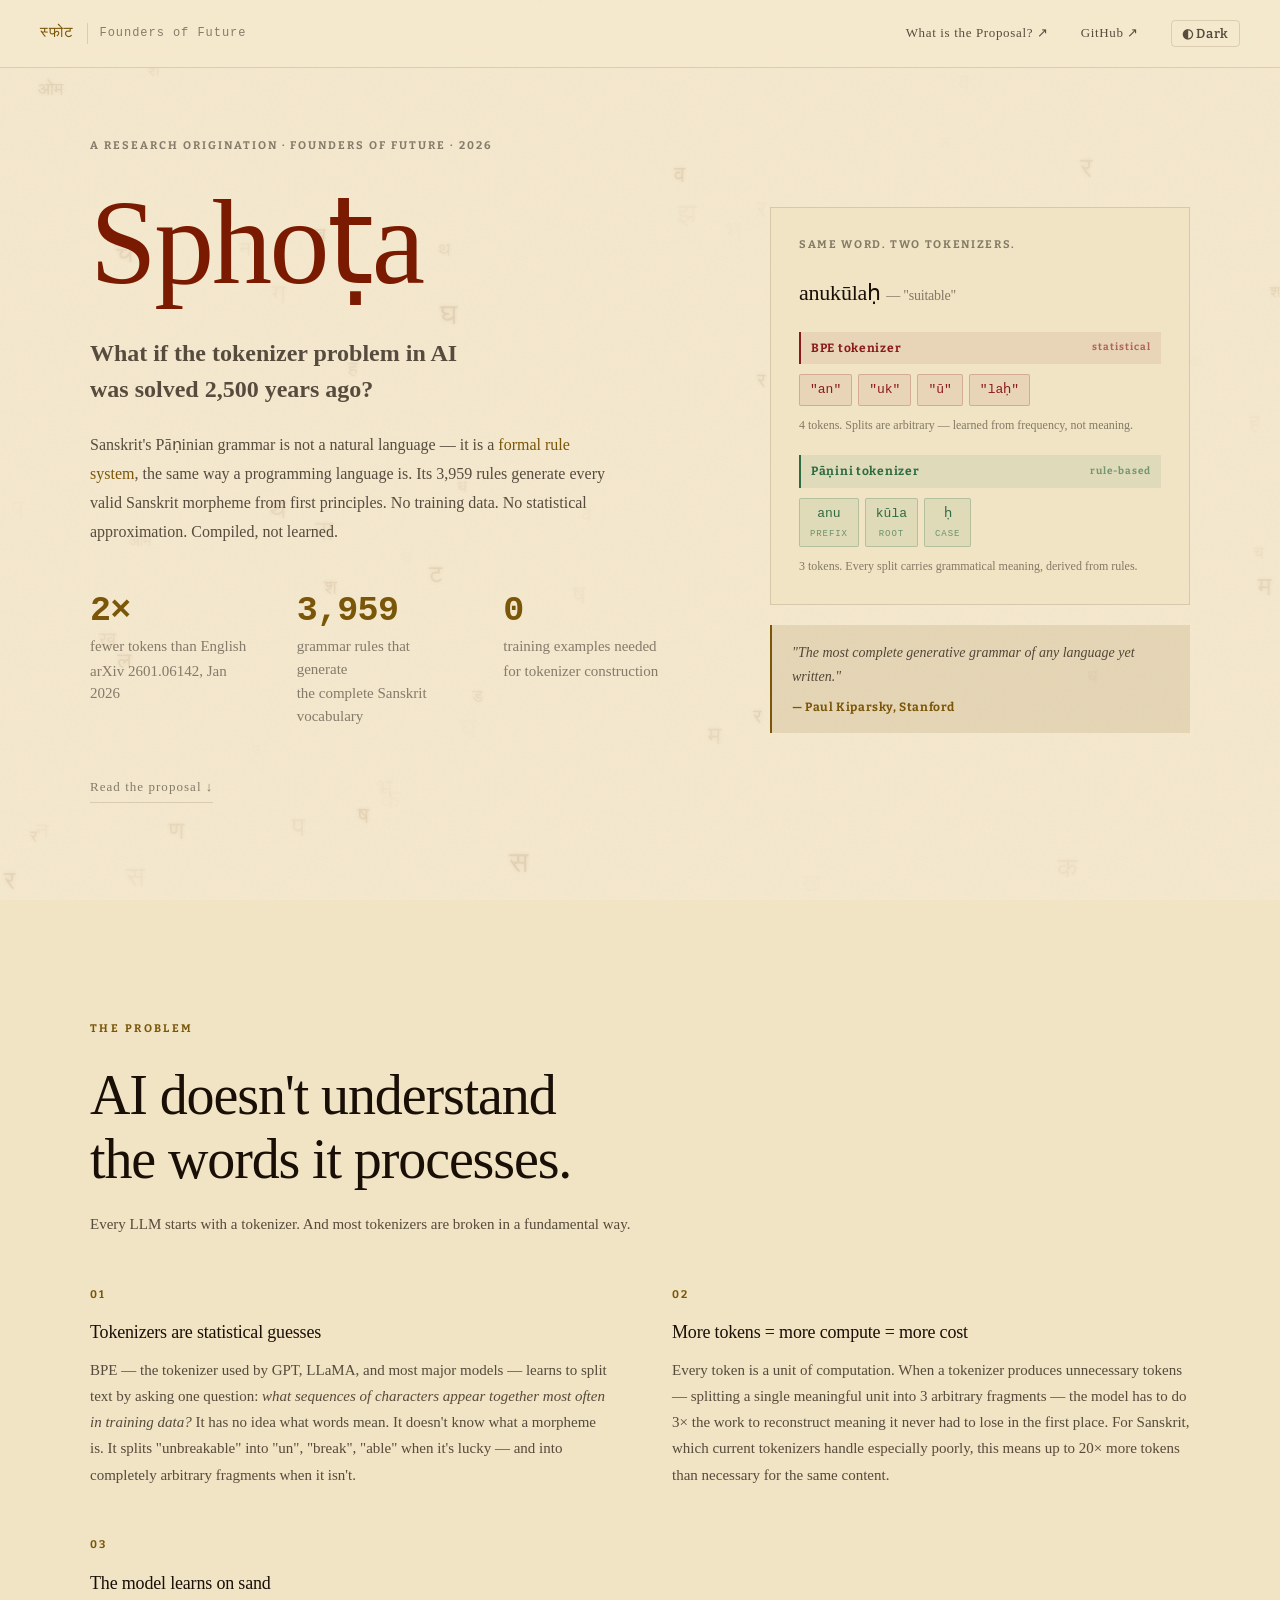
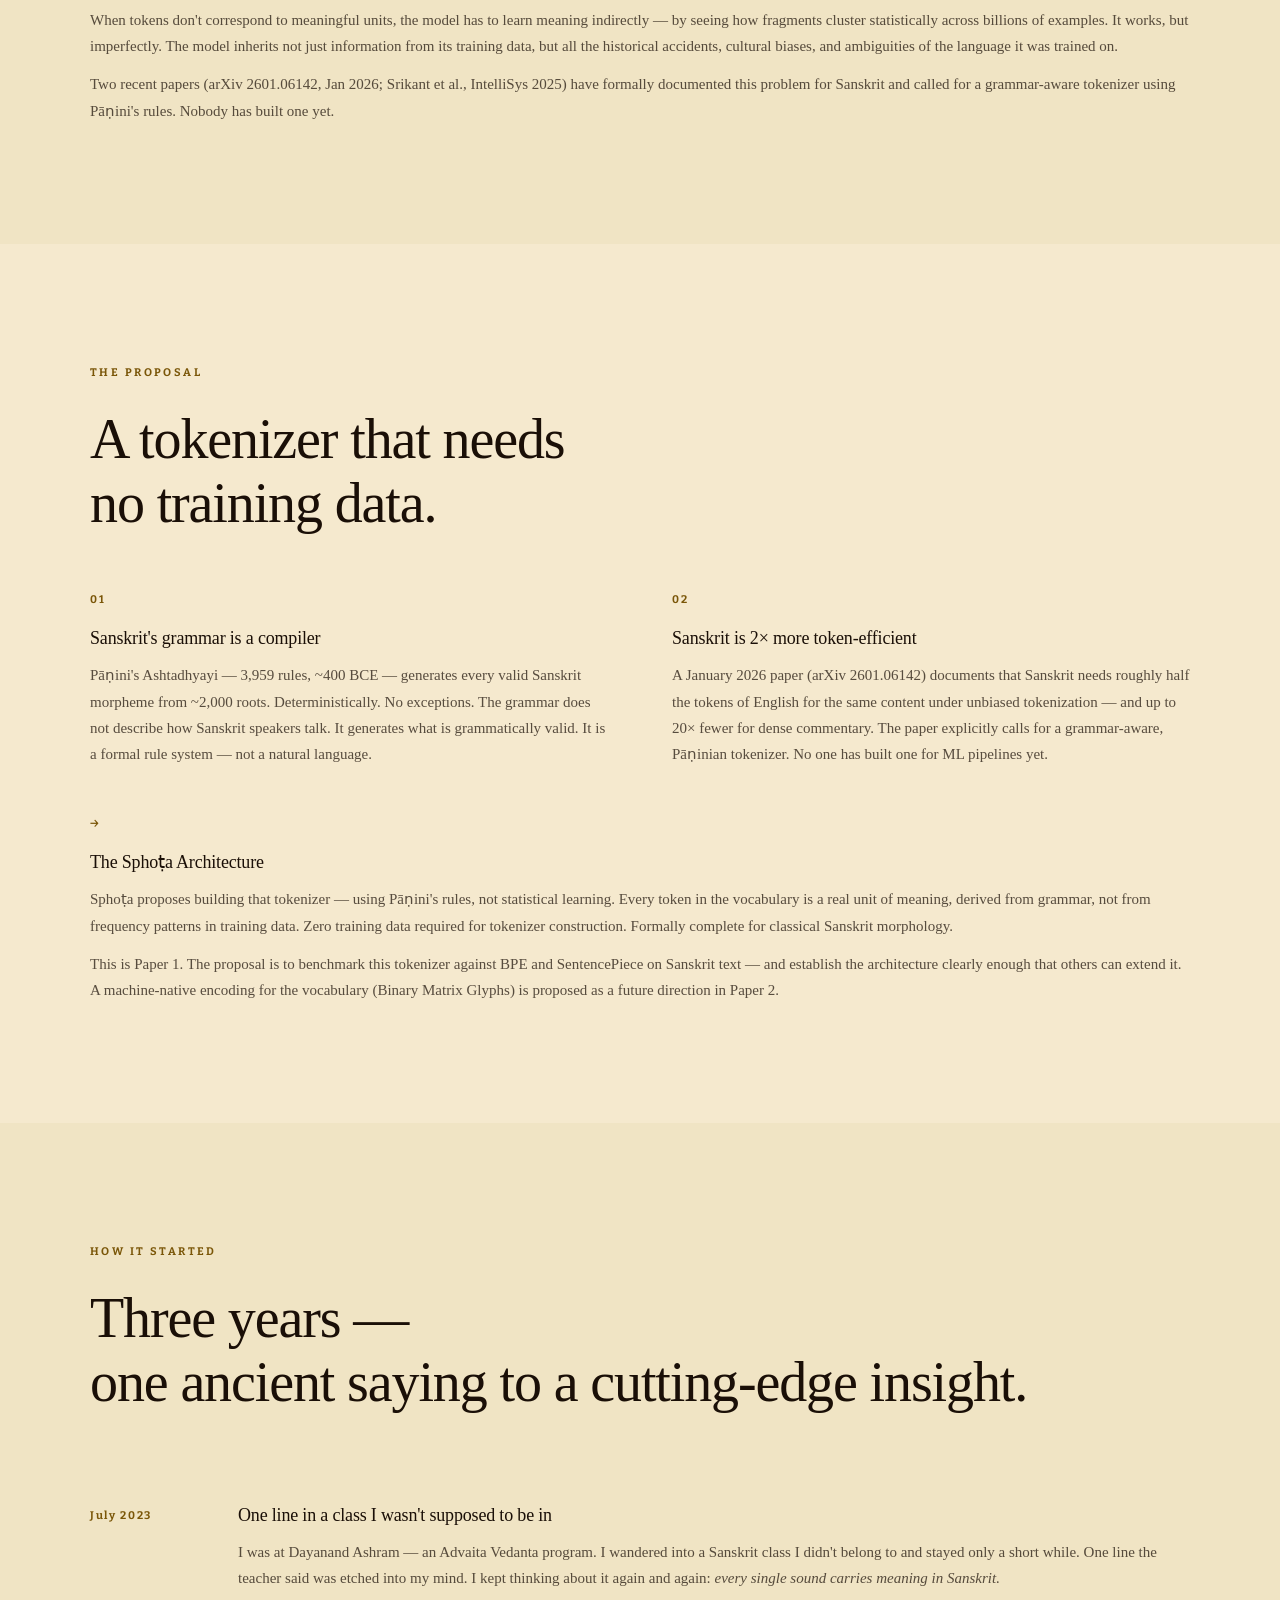
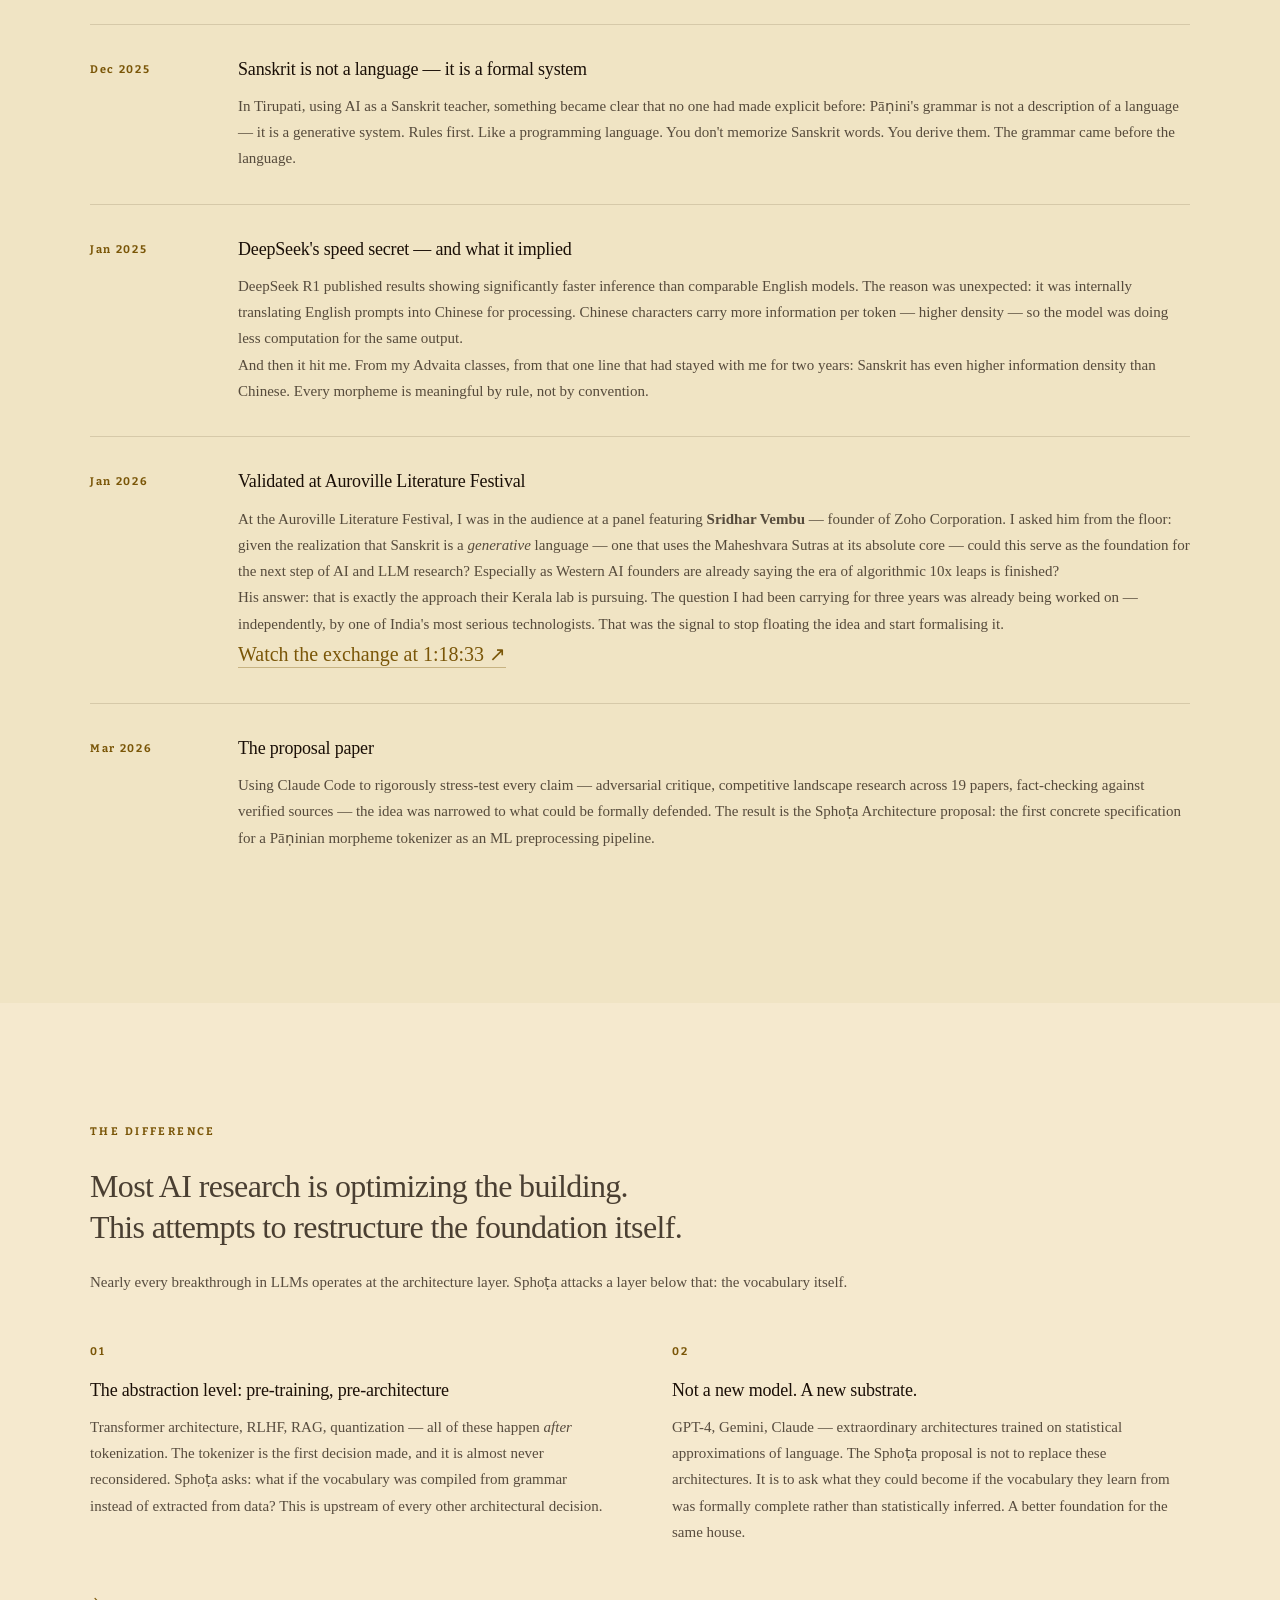
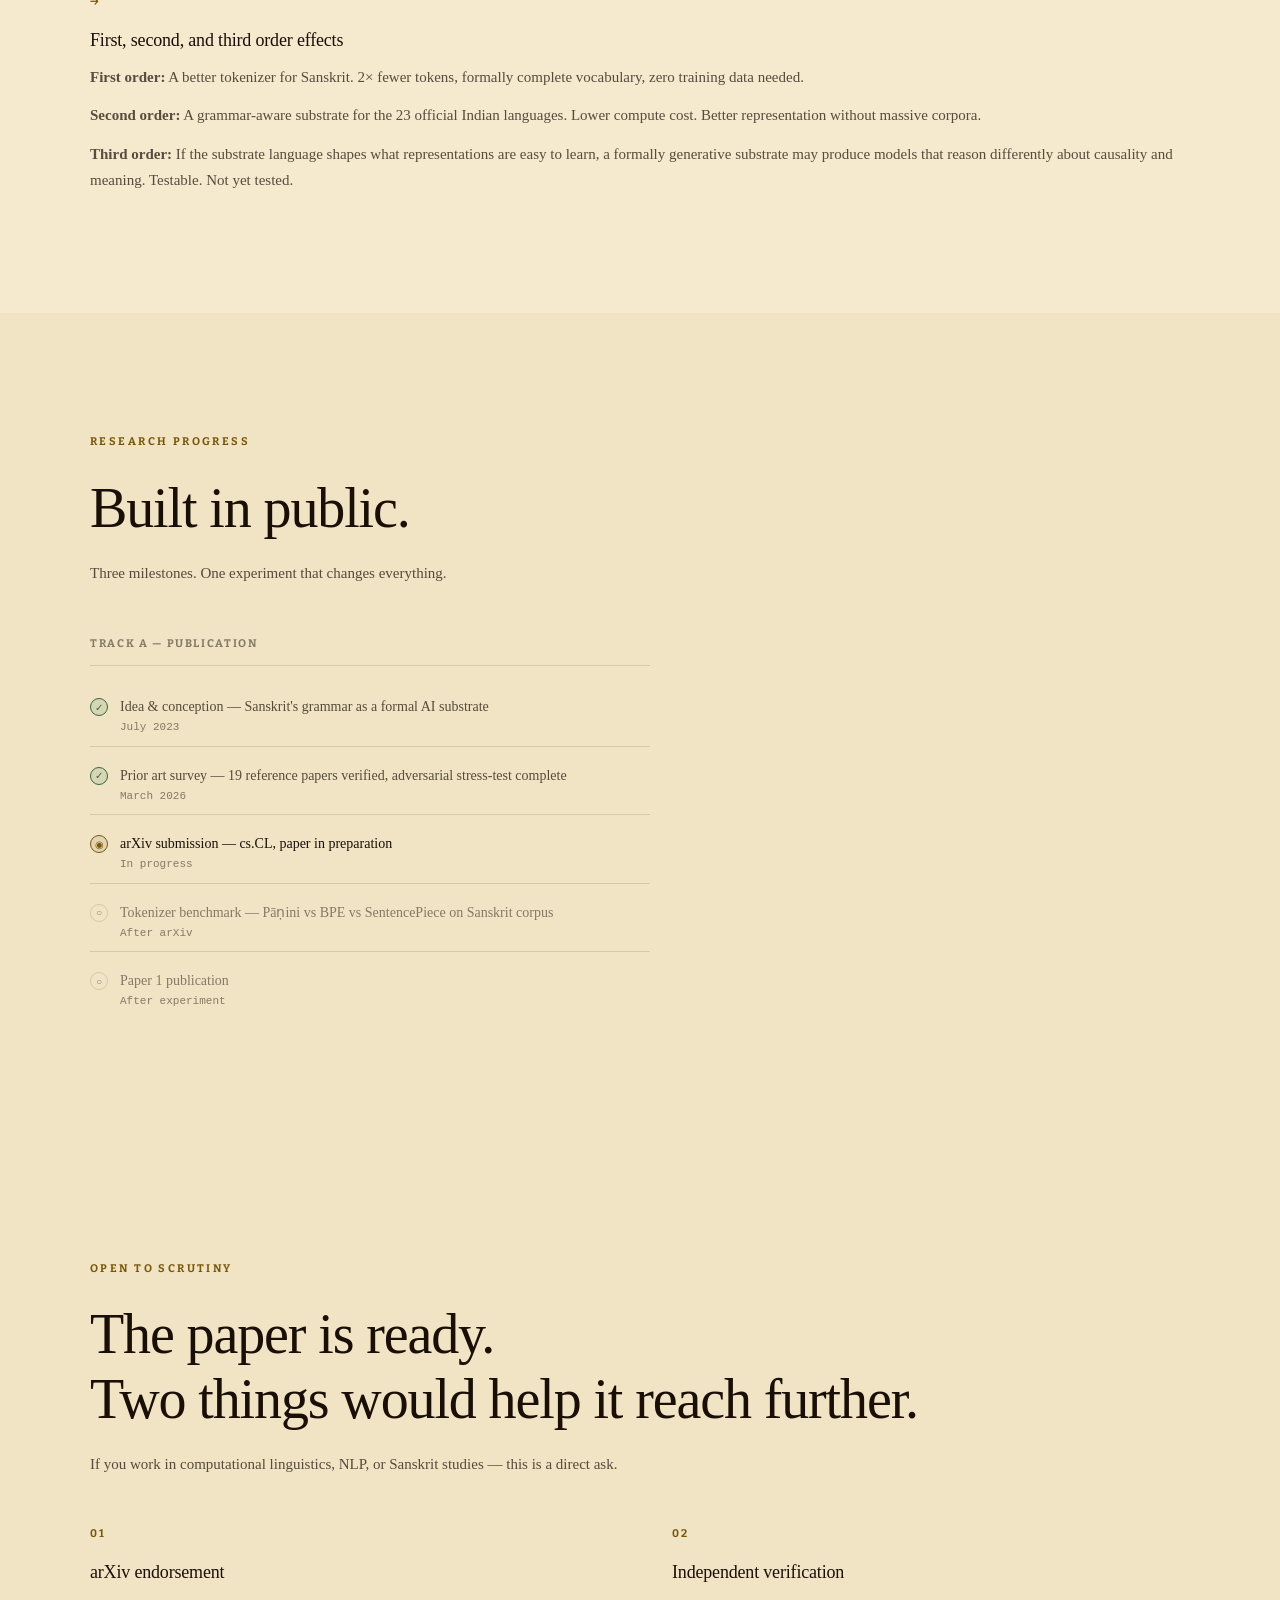
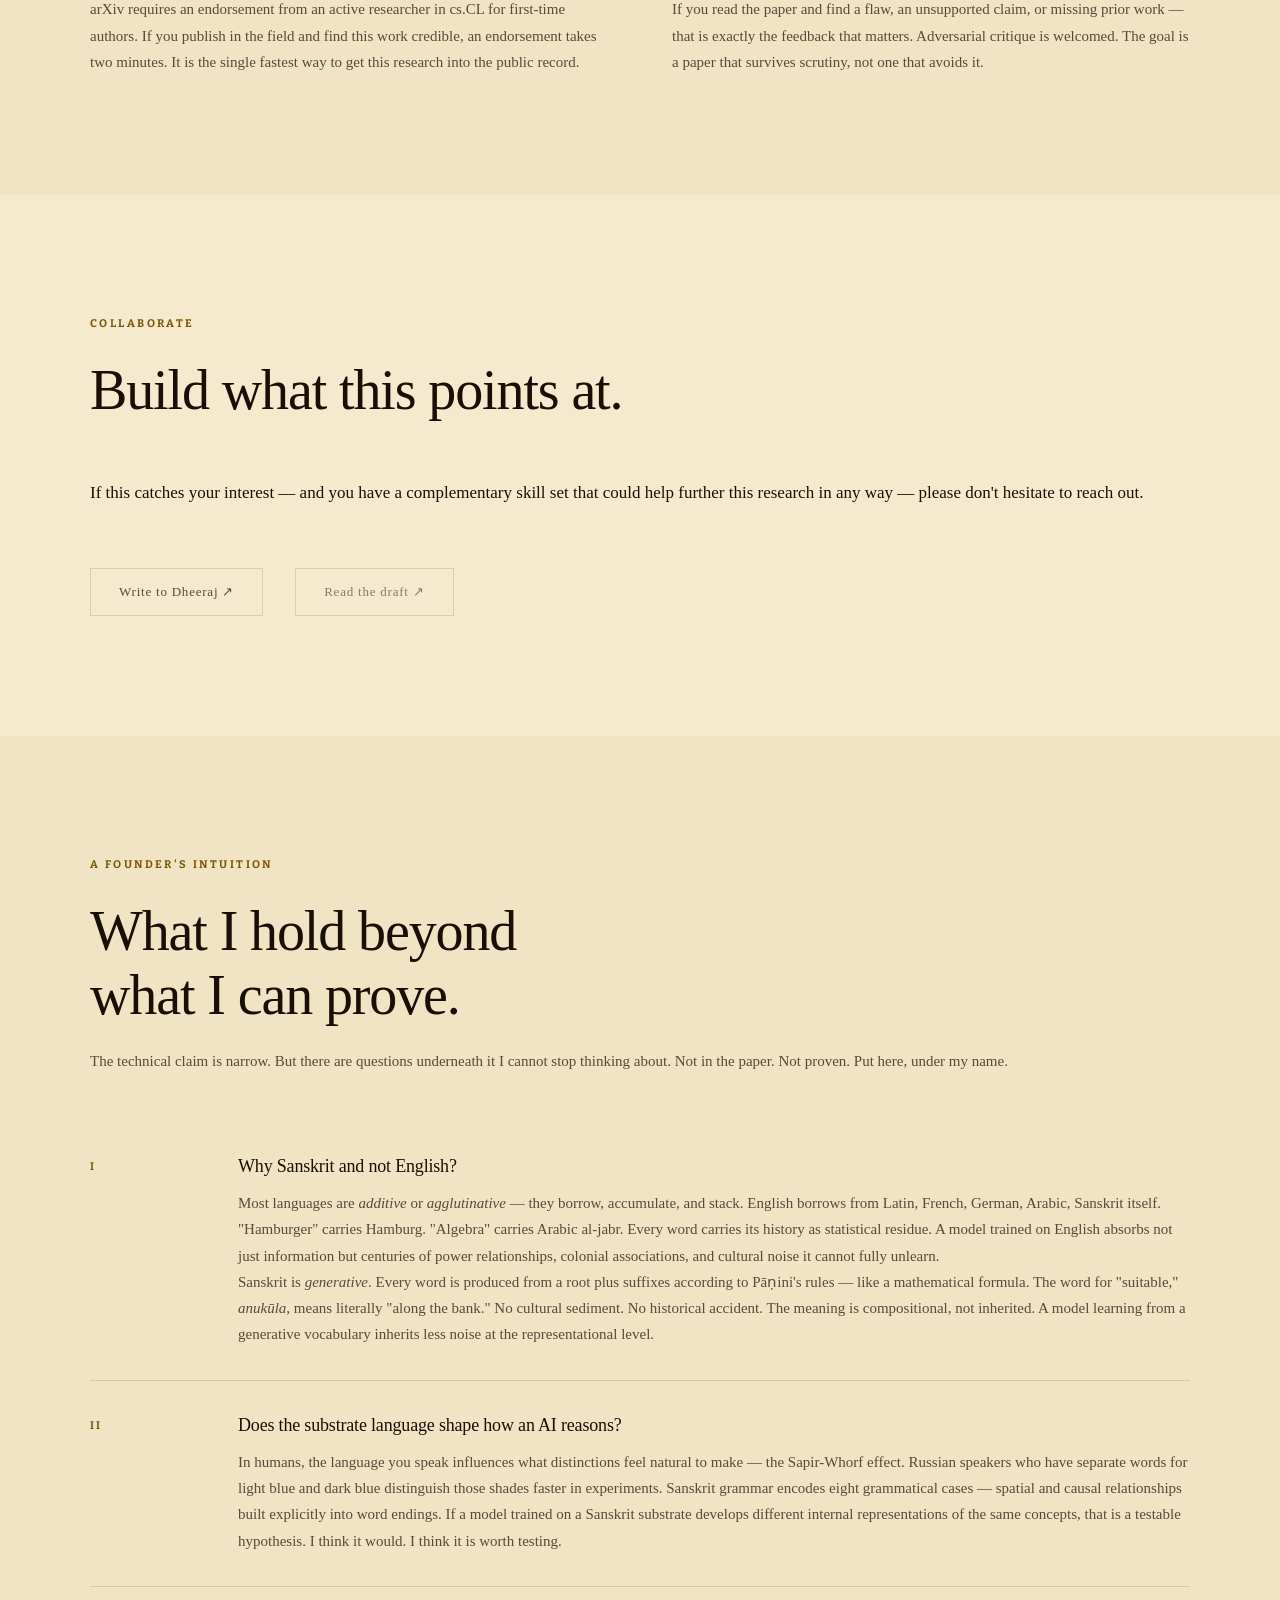
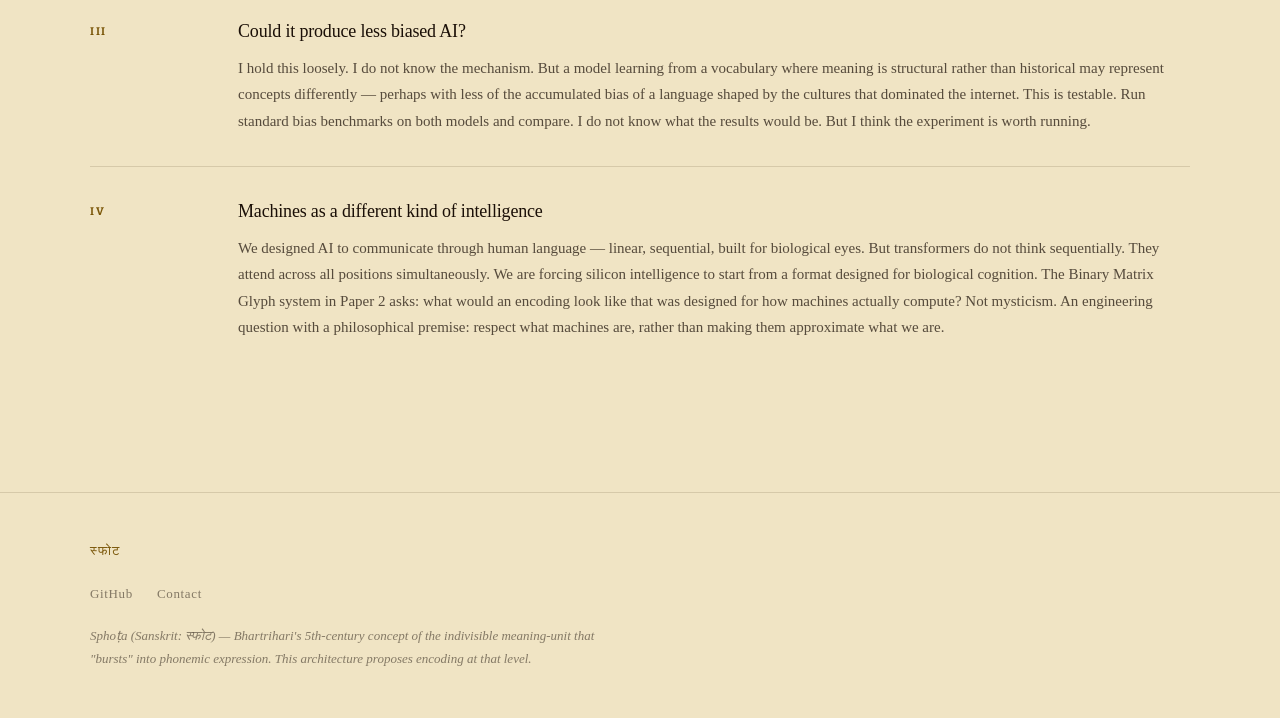
==== commit 15902fb6: "Parchment theme, dark mode toggle, canvas glow, UX polish" ====
--- a/index.html
+++ b/index.html
@@ -19,16 +19,11 @@
       <span class="nav-org">Founders of Future</span>
     </div>
     <div class="nav-right">
-      <div class="lang-switcher" role="navigation" aria-label="Language">
-        <button class="lang-btn active" data-lang="en">EN</button>
-        <button class="lang-btn" data-lang="hi">हि</button>
-        <button class="lang-btn" data-lang="ta">த</button>
-        <button class="lang-btn" data-lang="te">తె</button>
-      </div>
       <button class="nav-hamburger" id="nav-toggle" aria-label="Menu">☰</button>
       <div class="nav-links-group" id="nav-links">
         <a href="proposal.html" class="nav-link">What is the Proposal? ↗</a>
         <a href="https://github.com/lzylabs/sansqrit" target="_blank" class="nav-link">GitHub ↗</a>
+        <button class="theme-toggle" id="theme-toggle" aria-label="Toggle theme">◐ Dark</button>
       </div>
     </div>
   </nav>
@@ -218,14 +213,8 @@
             <p>
               I was at Dayanand Ashram — an Advaita Vedanta program.
               I wandered into a Sanskrit class I didn't belong to and stayed only a short while.
-              But one line from the teacher stayed with me for years:
-            </p>
-            <p>
-              <em>"In Sanskrit, every single sound — not even a syllable, even a half
-              syllable — carries meaning."</em>
-            </p>
-            <p>
-              I had no framework for it yet. But it didn't leave.
+              One line the teacher said was etched into my mind. I kept thinking about it again
+              and again: <em>every single sound carries meaning in Sanskrit.</em>
             </p>
           </div>
         </div>
--- a/style.css
+++ b/style.css
@@ -1,26 +1,61 @@
 /* ============================================================
    SPHOṬA — Site Styles
-   Design: minimal, dark, spatial. Foundation for Three.js 3D.
-   No external dependencies.
+   Themes: parchment (light, default) + dark
+   Toggle: data-theme="dark" on <html>
    ============================================================ */
 
+@import url('https://fonts.googleapis.com/css2?family=Bitter:wght@600;700&display=swap');
+
+/* ── LIGHT THEME (default — talapatra parchment) ── */
 :root {
+  --bg: #F5E9CE;
+  --surface: #F0E4C4;
+  --surface-2: #EBD9B2;
+  --border: rgba(60, 35, 10, 0.14);
+  --text: #1A0F07;
+  --text-light: rgba(26, 15, 7, 0.78);
+  --text-dim: rgba(26, 15, 7, 0.72);
+  --text-dimmer: rgba(26, 15, 7, 0.50);
+  --accent: #7A5608;
+  --accent-dim: rgba(122, 86, 8, 0.12);
+  --done: #2D6B42;
+  --in-progress: #7A5608;
+  --upcoming: rgba(26, 15, 7, 0.18);
+  --title-color: #7A1A00;
+
+  --nav-bg: rgba(245, 233, 206, 0.92);
+  --nav-dropdown-bg: rgba(245, 233, 206, 0.98);
+  --card-hover: #D8BE88;
+  --token-demo-bg: var(--surface);
+
+  --font-sans: 'Georgia', serif;
+  --font-slab: 'Bitter', 'Rockwell', Georgia, serif;
+  --font-mono: 'Courier New', monospace;
+  --radius: 4px;
+  --max-width: 1100px;
+}
+
+/* ── DARK THEME ── */
+:root[data-theme="dark"] {
   --bg: #080808;
   --surface: #0f0f0f;
   --surface-2: #161616;
-  --border: rgba(255,255,255,0.06);
-  --text: #e8e4dc;
-  --text-dim: rgba(232, 228, 220, 0.45);
-  --text-dimmer: rgba(232, 228, 220, 0.25);
-  --accent: #c8a97a;         /* warm gold — Sanskrit resonance */
-  --accent-dim: rgba(200, 169, 122, 0.15);
+  --border: rgba(255, 255, 255, 0.08);
+  --text: #F5E6C0;
+  --text-light: rgba(245, 230, 192, 0.90);
+  --text-dim: rgba(245, 230, 192, 0.75);
+  --text-dimmer: rgba(245, 230, 192, 0.50);
+  --accent: #E8B860;
+  --accent-dim: rgba(232, 184, 96, 0.15);
   --done: #7aad8a;
-  --in-progress: #c8a97a;
-  --upcoming: rgba(232, 228, 220, 0.2);
-  --font-sans: 'Georgia', serif;
-  --font-mono: 'Courier New', monospace;
-  --radius: 4px;
-  --max-width: 1100px;
+  --in-progress: #E8B860;
+  --upcoming: rgba(245, 230, 192, 0.25);
+  --title-color: #F5E6C0;
+
+  --nav-bg: rgba(8, 8, 8, 0.70);
+  --nav-dropdown-bg: rgba(8, 8, 8, 0.97);
+  --card-hover: #121212;
+  --token-demo-bg: rgba(15, 15, 15, 0.7);
 }
 
 *, *::before, *::after { box-sizing: border-box; margin: 0; padding: 0; }
@@ -31,12 +66,12 @@
   background: var(--bg);
   color: var(--text);
   font-family: var(--font-sans);
-  font-size: 17px;
+  font-size: 20px;
   line-height: 1.7;
   overflow-x: hidden;
 }
 
-/* ── CANVAS BACKGROUND (Three.js hook) ── */
+/* ── CANVAS BACKGROUND ── */
 #canvas-bg {
   position: fixed;
   inset: 0;
@@ -52,12 +87,12 @@
   inset: 0;
   z-index: 1;
   pointer-events: none;
-  opacity: 0.025;
+  opacity: 0.06;
   background-image: url("data:image/svg+xml,%3Csvg viewBox='0 0 256 256' xmlns='http://www.w3.org/2000/svg'%3E%3Cfilter id='noise'%3E%3CfeTurbulence type='fractalNoise' baseFrequency='0.9' numOctaves='4' stitchTiles='stitch'/%3E%3C/filter%3E%3Crect width='100%25' height='100%25' filter='url(%23noise)' opacity='1'/%3E%3C/svg%3E");
   background-size: 200px 200px;
 }
 
-/* ── EVERYTHING ABOVE THE CANVAS ── */
+/* ── Z-INDEX STACK ── */
 nav, .hero, .section, footer { position: relative; z-index: 2; }
 
 /* ── NAV ── */
@@ -71,7 +106,7 @@
   padding: 20px 40px;
   border-bottom: 1px solid var(--border);
   backdrop-filter: blur(12px);
-  background: rgba(8,8,8,0.7);
+  background: var(--nav-bg);
 }
 
 .nav-brand {
@@ -96,6 +131,12 @@
   padding-left: 12px;
 }
 
+.nav-right {
+  display: flex;
+  align-items: center;
+  gap: 1.25rem;
+}
+
 .nav-links-group {
   display: flex;
   align-items: center;
@@ -111,476 +152,25 @@
 }
 .nav-link:hover { color: var(--text); }
 
-/* ── HERO ── */
-.hero {
-  min-height: 100vh;
-  display: flex;
-  align-items: center;
-  padding: 120px 60px 80px;
-}
-
-.hero-inner {
-  width: 100%;
-  max-width: var(--max-width);
-  margin: 0 auto;
-  display: grid;
-  grid-template-columns: 1fr 420px;
-  gap: 64px;
-  align-items: center;
-}
-
-.hero-left { max-width: 620px; }
-
-.eyebrow {
-  font-size: 12px;
-  letter-spacing: 0.15em;
-  text-transform: uppercase;
-  color: var(--text-dimmer);
-  font-family: var(--font-mono);
-  margin-bottom: 28px;
-}
-
-.title {
-  font-size: clamp(64px, 10vw, 120px);
-  font-weight: normal;
-  line-height: 1;
-  letter-spacing: -0.02em;
-  color: var(--text);
-  margin-bottom: 32px;
-}
-
-.subtitle {
-  font-size: clamp(18px, 2.5vw, 24px);
-  color: var(--text-dim);
-  line-height: 1.5;
-  margin-bottom: 24px;
-  max-width: 600px;
-}
-
-.thesis {
-  font-size: 16px;
-  color: var(--text-dimmer);
-  line-height: 1.8;
-  max-width: 520px;
-  margin-bottom: 48px;
-  font-style: normal;
-}
-
-.thesis em {
-  color: var(--accent);
-  font-style: normal;
-}
-
-/* ── HERO RIGHT — TOKEN DEMO ── */
-.hero-right {
-  display: flex;
-  flex-direction: column;
-  gap: 20px;
-}
-
-.token-demo {
+/* ── THEME TOGGLE ── */
+.theme-toggle {
+  background: none;
   border: 1px solid var(--border);
-  background: rgba(15,15,15,0.7);
-  backdrop-filter: blur(8px);
-  padding: 28px;
-  display: flex;
-  flex-direction: column;
-  gap: 20px;
-}
-
-.demo-label {
-  font-size: 11px;
-  letter-spacing: 0.15em;
-  text-transform: uppercase;
-  color: var(--text-dimmer);
-  font-family: var(--font-mono);
-}
-
-.demo-word {
-  font-size: 22px;
-  color: var(--text);
-  letter-spacing: -0.01em;
-}
-.demo-meaning {
-  font-size: 14px;
-  color: var(--text-dimmer);
-}
-
-.demo-col {
-  display: flex;
-  flex-direction: column;
-  gap: 10px;
-}
-
-.demo-col-head {
-  font-size: 12px;
-  font-family: var(--font-mono);
-  letter-spacing: 0.08em;
-  padding: 6px 10px;
-  display: flex;
-  align-items: center;
-  justify-content: space-between;
-}
-.demo-col-head span {
-  font-size: 10px;
-  letter-spacing: 0.1em;
-  opacity: 0.6;
-}
-.demo-col-head.bad { background: rgba(180,80,80,0.08); color: #b45050; border-left: 2px solid #b45050; }
-.demo-col-head.good { background: rgba(122,173,138,0.08); color: var(--done); border-left: 2px solid var(--done); }
-
-.demo-tokens {
-  display: flex;
-  flex-wrap: wrap;
-  gap: 6px;
-}
-
-.tok {
-  font-family: var(--font-mono);
+  color: var(--text-dim);
+  padding: 5px 10px;
+  cursor: pointer;
   font-size: 13px;
-  padding: 4px 10px;
-  border-radius: 2px;
-  display: inline-flex;
-  flex-direction: column;
-  align-items: center;
-  gap: 2px;
-}
-.tok em {
-  font-style: normal;
-  font-size: 9px;
-  letter-spacing: 0.1em;
-  text-transform: uppercase;
-  opacity: 0.6;
-}
-.tok.bad { background: rgba(180,80,80,0.1); color: #c47070; border: 1px solid rgba(180,80,80,0.2); }
-.tok.good { background: rgba(122,173,138,0.1); color: var(--done); border: 1px solid rgba(122,173,138,0.2); }
-
-.demo-note {
-  font-size: 12px;
-  color: var(--text-dimmer);
-  line-height: 1.6;
-}
-
-.hero-quote {
-  border-left: 2px solid var(--accent);
-  padding: 16px 20px;
-  background: rgba(200,169,122,0.04);
-  font-size: 14px;
-  color: var(--text-dim);
-  line-height: 1.7;
-  font-style: italic;
-}
-.hero-quote cite {
-  display: block;
-  margin-top: 8px;
-  font-style: normal;
-  font-size: 12px;
-  font-family: var(--font-mono);
-  color: var(--accent);
   letter-spacing: 0.05em;
-}
-
-/* ── HERO STATS ── */
-.hero-stats {
-  display: flex;
-  gap: 0;
-  border: 1px solid var(--border);
-  margin-bottom: 40px;
-  max-width: 580px;
-}
-
-.hero-stat {
-  flex: 1;
-  padding: 20px 24px;
-  border-right: 1px solid var(--border);
-  display: flex;
-  flex-direction: column;
-  gap: 6px;
-}
-.hero-stat:last-child { border-right: none; }
-
-.stat-num {
-  font-family: var(--font-mono);
-  font-size: 28px;
-  color: var(--accent);
-  line-height: 1;
-  letter-spacing: -0.02em;
-}
-
-.stat-label {
-  font-size: 12px;
-  color: var(--text-dimmer);
-  line-height: 1.5;
-}
-.stat-label em {
-  font-style: normal;
-  color: rgba(200,169,122,0.4);
-  display: block;
-  margin-top: 2px;
-}
-
-@media (max-width: 600px) {
-  .hero-stats { flex-direction: column; max-width: 100%; }
-  .hero-stat { border-right: none; border-bottom: 1px solid var(--border); }
-  .hero-stat:last-child { border-bottom: none; }
-  .stat-num { font-size: 24px; }
-}
-
-.scroll-cue {
-  display: inline-block;
-  font-size: 13px;
-  letter-spacing: 0.08em;
-  color: var(--text-dimmer);
-  text-decoration: none;
-  border-bottom: 1px solid var(--border);
-  padding-bottom: 4px;
-  transition: color 0.2s, border-color 0.2s;
-}
-.scroll-cue:hover { color: var(--accent); border-color: var(--accent); }
-
-/* ── SECTIONS ── */
-.section {
-  padding: 120px 40px;
-}
-.section.dark {
-  background: var(--surface);
-}
-
-.container {
-  max-width: var(--max-width);
-  margin: 0 auto;
-}
-.container.narrow {
-  max-width: 680px;
-}
-
-.section-label {
-  display: block;
-  font-size: 13px;
+  font-family: var(--font-slab);
   font-weight: 600;
-  letter-spacing: 0.2em;
-  text-transform: uppercase;
-  color: var(--accent);
-  font-family: var(--font-mono);
-  margin-bottom: 24px;
-}
-
-h2 {
-  font-size: clamp(32px, 5vw, 56px);
-  font-weight: normal;
-  line-height: 1.15;
-  letter-spacing: -0.02em;
-  margin-bottom: 56px;
-  color: var(--text);
-}
-
-.section-sub {
-  font-size: 16px;
-  color: var(--text-dim);
-  margin-top: -36px;
-  margin-bottom: 48px;
-}
-
-/* ── CARDS ── */
-.cards {
-  display: grid;
-  grid-template-columns: repeat(2, 1fr);
-  gap: 1px;
-  background: var(--border);
-  border: 1px solid var(--border);
-}
-
-.card {
-  background: var(--surface-2);
-  padding: 40px 36px;
-  transition: background 0.3s;
-}
-.card:hover { background: #121212; }
-
-.card-wide {
-  grid-column: 1 / -1;
-}
-
-.card-num {
-  font-family: var(--font-mono);
-  font-size: 11px;
-  letter-spacing: 0.15em;
-  color: var(--accent);
-  margin-bottom: 16px;
-}
-
-.card h3 {
-  font-size: 20px;
-  font-weight: normal;
-  margin-bottom: 16px;
-  color: var(--text);
-  letter-spacing: -0.01em;
-}
-
-.card p {
-  font-size: 15px;
-  color: var(--text-dim);
-  line-height: 1.75;
-}
-.card p + p { margin-top: 12px; }
-
-/* ── TRACK ITEMS (progress log) ── */
-.tracks {
-  display: grid;
-  grid-template-columns: repeat(3, 1fr);
-  gap: 40px;
-}
-
-.track-label {
-  font-size: 11px;
-  letter-spacing: 0.15em;
-  text-transform: uppercase;
-  color: var(--text-dimmer);
-  font-family: var(--font-mono);
-  margin-bottom: 20px;
-  border-bottom: 1px solid var(--border);
-  padding-bottom: 12px;
-}
-
-.track-items {
-  display: flex;
-  flex-direction: column;
-  gap: 8px;
-}
-
-.track-item {
-  display: flex;
-  align-items: flex-start;
-  gap: 12px;
-  font-size: 14px;
-  line-height: 1.5;
-  color: var(--text-dim);
-  padding: 10px 0;
-  border-bottom: 1px solid var(--border);
-}
-
-.track-item:last-child { border-bottom: none; }
-
-.track-item .status {
-  flex-shrink: 0;
-  width: 18px;
-  height: 18px;
-  border-radius: 50%;
-  margin-top: 2px;
-  display: flex;
-  align-items: center;
-  justify-content: center;
-  font-size: 10px;
-}
-
-.track-item.done .status {
-  background: rgba(122,173,138,0.15);
-  border: 1px solid var(--done);
-  color: var(--done);
-}
-.track-item.active .status {
-  background: rgba(200,169,122,0.1);
-  border: 1px solid var(--in-progress);
-  color: var(--in-progress);
-}
-.track-item.upcoming .status {
-  border: 1px solid var(--border);
-  color: var(--text-dimmer);
-}
-
-.track-item.done .label { color: var(--text-dim); }
-.track-item.active .label { color: var(--text); }
-.track-item.upcoming .label { color: var(--text-dimmer); }
-
-.track-item .meta {
-  display: block;
-  font-size: 11px;
-  font-family: var(--font-mono);
-  color: var(--text-dimmer);
-  margin-top: 2px;
-}
-
-/* ── BUTTON ── */
-.btn {
-  display: inline-block;
-  margin-top: 32px;
-  padding: 12px 28px;
-  border: 1px solid var(--border);
-  color: var(--text-dim);
-  text-decoration: none;
-  font-size: 13px;
-  letter-spacing: 0.06em;
-  transition: border-color 0.2s, color 0.2s, background 0.2s;
-}
-.btn:hover {
+  border-radius: var(--radius);
+  transition: border-color 0.2s, color 0.2s;
+  white-space: nowrap;
+}
+.theme-toggle:hover {
   border-color: var(--accent);
   color: var(--accent);
-  background: var(--accent-dim);
-}
-
-/* ── WHO SECTION ── */
-#who p {
-  color: var(--text-dim);
-  margin-bottom: 16px;
-  font-size: 16px;
-}
-
-/* ── FOOTER ── */
-footer {
-  border-top: 1px solid var(--border);
-  padding: 48px 40px;
-  background: var(--surface);
-}
-
-.footer-inner {
-  display: flex;
-  flex-direction: column;
-  gap: 20px;
-}
-
-.footer-glyph {
-  font-family: var(--font-mono);
-  font-size: 13px;
-  letter-spacing: 0.12em;
-  color: var(--accent);
-}
-
-.footer-links {
-  display: flex;
-  gap: 24px;
-}
-.footer-links a {
-  font-size: 13px;
-  color: var(--text-dimmer);
-  text-decoration: none;
-  letter-spacing: 0.05em;
-  transition: color 0.2s;
-}
-.footer-links a:hover { color: var(--text); }
-
-.footer-note {
-  font-size: 13px;
-  color: var(--text-dimmer);
-  max-width: 540px;
-  line-height: 1.7;
-  font-style: italic;
-}
-
-/* ── ANIMATIONS ── */
-@keyframes fadeUp {
-  from { opacity: 0; transform: translateY(24px); }
-  to   { opacity: 1; transform: translateY(0); }
-}
-
-.hero-inner > * {
-  opacity: 0;
-  animation: fadeUp 0.8s ease forwards;
-}
-.hero-inner > *:nth-child(1) { animation-delay: 0.1s; }
-.hero-inner > *:nth-child(2) { animation-delay: 0.25s; }
-.hero-inner > *:nth-child(3) { animation-delay: 0.4s; }
-.hero-inner > *:nth-child(4) { animation-delay: 0.55s; }
-.hero-inner > *:nth-child(5) { animation-delay: 0.7s; }
+}
 
 /* ── MOBILE NAV ── */
 .nav-hamburger {
@@ -602,7 +192,7 @@
     position: absolute;
     top: 100%;
     right: 0;
-    background: rgba(8,8,8,0.97);
+    background: var(--nav-dropdown-bg);
     border: 1px solid var(--border);
     border-top: none;
     padding: 12px 20px;
@@ -611,20 +201,427 @@
     min-width: 180px;
   }
   .nav-links-group.open { display: flex; }
-  .lang-switcher { gap: 3px; }
-  .lang-btn { padding: 3px 7px; font-size: 0.72rem; }
-}
+  .theme-toggle { font-size: 12px; padding: 4px 8px; }
+}
+
+/* ── HERO ── */
+.hero {
+  min-height: 100vh;
+  display: flex;
+  align-items: center;
+  padding: 120px 60px 80px;
+}
+
+.hero-inner {
+  width: 100%;
+  max-width: var(--max-width);
+  margin: 0 auto;
+  display: grid;
+  grid-template-columns: 1fr 420px;
+  gap: 64px;
+  align-items: center;
+}
+
+.hero-left { max-width: 620px; }
+
+.eyebrow {
+  font-size: 11px;
+  font-family: var(--font-slab);
+  font-weight: 700;
+  letter-spacing: 0.18em;
+  text-transform: uppercase;
+  color: var(--text-dimmer);
+  margin-bottom: 28px;
+}
+
+.title {
+  font-size: clamp(64px, 10vw, 120px);
+  font-weight: normal;
+  line-height: 1;
+  letter-spacing: -0.02em;
+  color: var(--title-color);
+  margin-bottom: 32px;
+}
+
+.subtitle {
+  font-size: clamp(18px, 2.5vw, 24px);
+  font-weight: 600;
+  color: var(--text-dim);
+  line-height: 1.5;
+  margin-bottom: 24px;
+  max-width: 600px;
+}
+
+.thesis {
+  font-size: 16px;
+  color: var(--text-dim);
+  line-height: 1.8;
+  max-width: 520px;
+  margin-bottom: 48px;
+}
+
+.thesis em {
+  color: var(--accent);
+  font-style: normal;
+}
+
+/* ── HERO STATS ── */
+.hero-stats {
+  display: flex;
+  gap: 40px;
+  border: none;
+  margin-bottom: 40px;
+  max-width: 580px;
+}
+
+.hero-stat {
+  flex: 1;
+  padding: 0;
+  display: flex;
+  flex-direction: column;
+  gap: 6px;
+}
+
+.stat-num {
+  font-family: var(--font-mono);
+  font-size: 35px;
+  font-weight: bold;
+  color: var(--accent);
+  line-height: 1;
+  letter-spacing: -0.02em;
+}
+
+.stat-label {
+  font-size: 15px;
+  color: var(--text-dimmer);
+  line-height: 1.5;
+}
+.stat-label em {
+  font-style: normal;
+  color: var(--text-dimmer);
+  display: block;
+  margin-top: 2px;
+}
+
+@media (max-width: 600px) {
+  .hero-stats { flex-direction: column; gap: 24px; max-width: 100%; }
+  .stat-num { font-size: 28px; }
+}
+
+.scroll-cue {
+  display: inline-block;
+  font-size: 13px;
+  letter-spacing: 0.08em;
+  color: var(--text-dimmer);
+  text-decoration: none;
+  border-bottom: 1px solid var(--border);
+  padding-bottom: 4px;
+  transition: color 0.2s, border-color 0.2s;
+}
+.scroll-cue:hover { color: var(--accent); border-color: var(--accent); }
+
+/* ── HERO RIGHT — TOKEN DEMO ── */
+.hero-right {
+  display: flex;
+  flex-direction: column;
+  gap: 20px;
+}
+
+.token-demo {
+  border: 1px solid var(--border);
+  background: var(--token-demo-bg);
+  padding: 28px;
+  display: flex;
+  flex-direction: column;
+  gap: 20px;
+}
+
+.demo-label {
+  font-size: 11px;
+  letter-spacing: 0.15em;
+  text-transform: uppercase;
+  color: var(--text-dimmer);
+  font-family: var(--font-slab);
+  font-weight: 700;
+}
+
+.demo-word {
+  font-size: 22px;
+  color: var(--text);
+  letter-spacing: -0.01em;
+}
+.demo-meaning {
+  font-size: 14px;
+  color: var(--text-dimmer);
+}
+
+.demo-col {
+  display: flex;
+  flex-direction: column;
+  gap: 10px;
+}
+
+.demo-col-head {
+  font-size: 12px;
+  font-family: var(--font-slab);
+  font-weight: 700;
+  letter-spacing: 0.06em;
+  padding: 6px 10px;
+  display: flex;
+  align-items: center;
+  justify-content: space-between;
+}
+.demo-col-head span {
+  font-size: 10px;
+  letter-spacing: 0.1em;
+  opacity: 0.6;
+}
+.demo-col-head.bad  { background: rgba(140,30,30,0.08); color: #8B1A1A; border-left: 2px solid #8B1A1A; }
+.demo-col-head.good { background: rgba(30,100,60,0.08); color: var(--done); border-left: 2px solid var(--done); }
+
+:root[data-theme="dark"] .demo-col-head.bad  { color: #c47070; background: rgba(180,80,80,0.08); border-left-color: #b45050; }
+:root[data-theme="dark"] .demo-col-head.good { background: rgba(122,173,138,0.08); }
+
+.demo-tokens {
+  display: flex;
+  flex-wrap: wrap;
+  gap: 6px;
+}
+
+.tok {
+  font-family: var(--font-mono);
+  font-size: 13px;
+  padding: 4px 10px;
+  border-radius: 2px;
+  display: inline-flex;
+  flex-direction: column;
+  align-items: center;
+  gap: 2px;
+}
+.tok em {
+  font-style: normal;
+  font-size: 9px;
+  letter-spacing: 0.1em;
+  text-transform: uppercase;
+  opacity: 0.65;
+}
+.tok.bad  { background: rgba(140,30,30,0.08); color: #8B1A1A; border: 1px solid rgba(140,30,30,0.22); }
+.tok.good { background: rgba(30,100,60,0.08); color: var(--done); border: 1px solid rgba(30,100,60,0.22); }
+
+:root[data-theme="dark"] .tok.bad  { color: #c47070; background: rgba(180,80,80,0.10); border-color: rgba(180,80,80,0.2); }
+:root[data-theme="dark"] .tok.good { background: rgba(122,173,138,0.10); border-color: rgba(122,173,138,0.2); }
+
+.demo-note {
+  font-size: 12px;
+  color: var(--text-dimmer);
+  line-height: 1.6;
+}
+
+.hero-quote {
+  border-left: 2px solid var(--accent);
+  padding: 16px 20px;
+  background: var(--accent-dim);
+  font-size: 14px;
+  color: var(--text-dim);
+  line-height: 1.7;
+  font-style: italic;
+}
+.hero-quote cite {
+  display: block;
+  margin-top: 8px;
+  font-style: normal;
+  font-size: 12px;
+  font-family: var(--font-slab);
+  font-weight: 700;
+  color: var(--accent);
+  letter-spacing: 0.05em;
+}
+
+/* ── SECTIONS ── */
+.section { padding: 120px 40px; }
+.section.dark { background: var(--surface); }
+
+.container { max-width: var(--max-width); margin: 0 auto; }
+.container.narrow { max-width: 680px; }
+
+.section-label {
+  display: block;
+  font-size: 11px;
+  font-family: var(--font-slab);
+  font-weight: 700;
+  letter-spacing: 0.22em;
+  text-transform: uppercase;
+  color: var(--accent);
+  margin-bottom: 24px;
+}
+
+h2 {
+  font-size: clamp(32px, 5vw, 56px);
+  font-weight: normal;
+  line-height: 1.15;
+  letter-spacing: -0.02em;
+  margin-bottom: 56px;
+  color: var(--text);
+}
+
+.section-sub {
+  font-size: 16px;
+  color: var(--text-dim);
+  margin-top: -36px;
+  margin-bottom: 48px;
+}
+
+/* ── CARDS ── */
+.cards {
+  display: grid;
+  grid-template-columns: repeat(2, 1fr);
+  gap: 48px 64px;
+  background: none;
+  border: none;
+}
+
+.card {
+  background: none;
+  padding: 0;
+}
+
+.card-wide { grid-column: 1 / -1; }
+
+.card-num {
+  font-family: var(--font-slab);
+  font-weight: 700;
+  font-size: 11px;
+  letter-spacing: 0.15em;
+  color: var(--accent);
+  margin-bottom: 16px;
+}
+
+.card h3 {
+  font-size: 20px;
+  font-weight: normal;
+  margin-bottom: 16px;
+  color: var(--text);
+  letter-spacing: -0.01em;
+}
+
+.card p {
+  font-size: 15px;
+  color: var(--text-dim);
+  line-height: 1.75;
+}
+.card p + p { margin-top: 12px; }
+
+/* ── TRACK ITEMS ── */
+.tracks {
+  display: grid;
+  grid-template-columns: repeat(3, 1fr);
+  gap: 40px;
+}
+
+.track-label {
+  font-size: 11px;
+  font-family: var(--font-slab);
+  font-weight: 700;
+  letter-spacing: 0.15em;
+  text-transform: uppercase;
+  color: var(--text-dimmer);
+  margin-bottom: 20px;
+  border-bottom: 1px solid var(--border);
+  padding-bottom: 12px;
+}
+
+.track-items { display: flex; flex-direction: column; gap: 8px; }
+
+.track-item {
+  display: flex;
+  align-items: flex-start;
+  gap: 12px;
+  font-size: 14px;
+  line-height: 1.5;
+  color: var(--text-dim);
+  padding: 10px 0;
+  border-bottom: 1px solid var(--border);
+}
+.track-item:last-child { border-bottom: none; }
+
+.track-item .status {
+  flex-shrink: 0;
+  width: 18px;
+  height: 18px;
+  border-radius: 50%;
+  margin-top: 2px;
+  display: flex;
+  align-items: center;
+  justify-content: center;
+  font-size: 10px;
+}
+
+.track-item.done .status   { background: rgba(45,107,66,0.12); border: 1px solid var(--done); color: var(--done); }
+.track-item.active .status { background: rgba(122,86,8,0.10); border: 1px solid var(--in-progress); color: var(--in-progress); }
+:root[data-theme="dark"] .track-item.active .status { background: rgba(200,169,122,0.10); }
+.track-item.upcoming .status { border: 1px solid var(--border); color: var(--text-dimmer); }
+
+.track-item.done .label     { color: var(--text-dim); }
+.track-item.active .label   { color: var(--text); }
+.track-item.upcoming .label { color: var(--text-dimmer); }
+
+.track-item .meta {
+  display: block;
+  font-size: 11px;
+  font-family: var(--font-mono);
+  color: var(--text-dimmer);
+  margin-top: 2px;
+}
+
+/* ── BUTTON ── */
+.btn {
+  display: inline-block;
+  margin-top: 32px;
+  padding: 12px 28px;
+  border: 1px solid var(--border);
+  color: var(--text-dim);
+  text-decoration: none;
+  font-size: 13px;
+  letter-spacing: 0.06em;
+  transition: border-color 0.2s, color 0.2s, background 0.2s;
+}
+.btn:hover { border-color: var(--accent); color: var(--accent); background: var(--accent-dim); }
+
+.btn-ghost { border-color: var(--border); color: var(--text-dimmer); }
+.btn-ghost:hover { border-color: var(--accent); color: var(--accent); background: var(--accent-dim); }
+
+/* ── FOOTER ── */
+footer {
+  border-top: 1px solid var(--border);
+  padding: 48px 40px;
+  background: var(--surface);
+}
+
+.footer-inner { display: flex; flex-direction: column; gap: 20px; }
+
+.footer-glyph { font-family: var(--font-mono); font-size: 13px; letter-spacing: 0.12em; color: var(--accent); }
+
+.footer-links { display: flex; gap: 24px; }
+.footer-links a { font-size: 13px; color: var(--text-dimmer); text-decoration: none; letter-spacing: 0.05em; transition: color 0.2s; }
+.footer-links a:hover { color: var(--text); }
+
+.footer-note { font-size: 13px; color: var(--text-dimmer); max-width: 540px; line-height: 1.7; font-style: italic; }
+
+/* ── ANIMATIONS ── */
+@keyframes fadeUp {
+  from { opacity: 0; transform: translateY(24px); }
+  to   { opacity: 1; transform: translateY(0); }
+}
+.hero-inner > * { opacity: 0; animation: fadeUp 0.8s ease forwards; }
+.hero-inner > *:nth-child(1) { animation-delay: 0.1s; }
+.hero-inner > *:nth-child(2) { animation-delay: 0.25s; }
+.hero-inner > *:nth-child(3) { animation-delay: 0.4s; }
+.hero-inner > *:nth-child(4) { animation-delay: 0.55s; }
+.hero-inner > *:nth-child(5) { animation-delay: 0.7s; }
 
 /* ── PROPOSAL PAGE HERO ── */
-.hero-slim {
-  min-height: 50vh;
-  padding-top: 140px;
-  padding-bottom: 80px;
-}
-.hero-inner-single {
-  grid-template-columns: 1fr;
-  max-width: 760px;
-}
+.hero-slim { min-height: 50vh; padding-top: 140px; padding-bottom: 80px; }
+.hero-inner-single { grid-template-columns: 1fr; max-width: 760px; }
 
 /* ── RESPONSIVE ── */
 @media (max-width: 900px) {
@@ -633,7 +630,7 @@
   .hero-inner { grid-template-columns: 1fr; gap: 40px; }
   .hero-left { max-width: 100%; }
   .section { padding: 80px 24px; }
-  .cards { grid-template-columns: 1fr; }
+  .cards { grid-template-columns: 1fr; gap: 40px; }
   .card-wide { grid-column: auto; }
   .tracks { grid-template-columns: 1fr; gap: 40px; }
   footer { padding: 40px 24px; }
@@ -649,7 +646,6 @@
   .thesis { font-size: 14px; }
   .section { padding: 60px 20px; }
   .container.narrow { max-width: 100%; }
-  .card { padding: 28px 24px; }
   .story-step { grid-template-columns: 1fr; gap: 6px; padding: 24px 20px; }
   .step-num { padding-top: 0; }
   .collab-links { flex-direction: column; }
@@ -661,24 +657,24 @@
 }
 
 /* ── ORIGIN STORY STEPS ── */
-.story-steps {
-  display: flex;
-  flex-direction: column;
-  gap: 0;
-  border: 1px solid var(--border);
-}
+.story-steps { display: flex; flex-direction: column; border: none; }
 
 .story-step {
   display: grid;
   grid-template-columns: 120px 1fr;
   gap: 28px;
-  padding: 32px 36px;
+  padding: 32px 0;
   border-bottom: 1px solid var(--border);
 }
 .story-step:last-child { border-bottom: none; }
 
+@media (max-width: 600px) {
+  .story-step { grid-template-columns: 1fr; gap: 8px; padding: 24px 0; }
+}
+
 .step-num {
-  font-family: var(--font-mono);
+  font-family: var(--font-slab);
+  font-weight: 700;
   font-size: 11px;
   letter-spacing: 0.15em;
   color: var(--accent);
@@ -693,126 +689,40 @@
   letter-spacing: -0.01em;
 }
 
-.step-body p {
-  font-size: 15px;
-  color: var(--text-dim);
-  line-height: 1.75;
-}
-
-/* ── COLLABORATE SECTION ── */
-#collaborate p {
-  color: var(--text-dim);
-  font-size: 16px;
-  margin-bottom: 16px;
-}
-
-.collab-ask {
-  color: var(--text) !important;
-  font-size: 18px !important;
-  margin: 32px 0 !important;
-}
-
-.collab-links {
-  display: flex;
-  gap: 24px;
-  flex-wrap: wrap;
-  align-items: center;
-}
-
-.btn-ghost {
-  border-color: rgba(255,255,255,0.04);
-  color: var(--text-dimmer);
-}
-.btn-ghost:hover {
-  border-color: var(--border);
-  color: var(--text-dim);
-  background: none;
-}
-
-@media (max-width: 600px) {
-  .story-step { grid-template-columns: 1fr; gap: 8px; padding: 24px; }
-  .collab-links { flex-direction: column; }
-}
-
-/* ── STORY LINK (gold color for YouTube / narrative external links) ── */
+.step-body p { font-size: 15px; color: var(--text-dim); line-height: 1.75; }
+
+/* ── COLLABORATE ── */
+#collaborate p { color: var(--text-dim); font-size: 16px; margin-bottom: 16px; }
+
+.collab-ask { color: var(--text) !important; font-size: 17px !important; margin: 28px 0 !important; }
+
+.collab-links { display: flex; gap: 24px; flex-wrap: wrap; align-items: center; }
+
+/* ── WHO ── */
+#who p { color: var(--text-dim); margin-bottom: 16px; font-size: 16px; }
+
+/* ── STORY LINK ── */
 .story-link {
   color: var(--accent);
   text-decoration: none;
-  border-bottom: 1px solid rgba(200,169,122,0.35);
+  border-bottom: 1px solid rgba(122,86,8,0.35);
   padding-bottom: 2px;
   transition: border-color 0.2s;
 }
+:root[data-theme="dark"] .story-link { border-bottom-color: rgba(232,184,96,0.35); }
 .story-link:hover { border-color: var(--accent); }
 
-/* ── THREE.JS MOUNT POINT ──────────────────────────────────────
-   When Three.js is integrated:
-   1. Import Three.js (CDN or bundled)
-   2. Create a WebGLRenderer targeting #canvas-bg
-   3. Build a particle field or Sanskrit-glyph floating scene
-   4. The renderer replaces the CSS gradient background
-   5. Suggested scene: floating binary matrix squares (BMG metaphor),
-      slowly rotating in 3D space, with depth-of-field blur
-   ──────────────────────────────────────────────────────────── */
-
-/* ── LANGUAGE SWITCHER ─────────────────────────────────────── */
-
-.nav-right {
-  display: flex;
-  align-items: center;
-  gap: 1.25rem;
-}
-
-.lang-switcher {
-  display: flex;
-  gap: 0.25rem;
-  background: rgba(255,255,255,0.04);
-  border: 1px solid rgba(200,169,122,0.2);
-  border-radius: 6px;
-  padding: 3px;
-}
-
-.lang-btn {
-  background: none;
-  border: none;
-  color: rgba(200,169,122,0.55);
-  font-size: 0.78rem;
-  font-family: inherit;
-  padding: 4px 9px;
-  border-radius: 4px;
-  cursor: pointer;
-  transition: background 0.2s, color 0.2s;
-  letter-spacing: 0.03em;
-  line-height: 1;
-}
-
-.lang-btn:hover {
-  color: #c8a97a;
-  background: rgba(200,169,122,0.08);
-}
-
-.lang-btn.active {
-  background: rgba(200,169,122,0.15);
-  color: #e8c88a;
-  font-weight: 600;
-}
-
-/* ── UI STANDARDIZATION — consistent across all sections ───── */
-
-/* All body paragraphs: one size, one color, one line-height */
-.section p,
-.card p,
-.step-body p,
-#who p,
-#collaborate p,
-#intuition p {
+/* ── LANGUAGE SWITCHER — hidden, preserved ── */
+.lang-switcher { display: none; }
+
+/* ── UI STANDARDIZATION ── */
+.section p, .card p, .step-body p, #who p, #collaborate p, #intuition p {
   font-size: 15px;
   line-height: 1.75;
   color: var(--text-dim);
 }
 
-/* Section h3 headings — unified */
-.card h3,
-.step-body h3 {
+.card h3, .step-body h3 {
   font-size: 18px;
   font-weight: normal;
   color: var(--text);
@@ -821,66 +731,21 @@
   line-height: 1.35;
 }
 
-/* All bordered containers: same border variable */
-.cards,
-.story-steps,
-.hero-stats,
-.token-demo,
-.claim-box {
-  border: 1px solid var(--border);
-}
-
-/* Card and step padding: consistent */
-.card { padding: 40px 36px; }
-.story-step { padding: 32px 36px; }
-
-/* Status items (paper.html) — match card style */
+.token-demo, .claim-box { border: 1px solid var(--border); }
+
+/* Status items (paper.html) */
 .status-item {
   background: var(--surface-2) !important;
   border: 1px solid var(--border) !important;
   border-radius: 0 !important;
   padding: 28px 32px !important;
 }
-.status-item h4 {
-  font-size: 16px;
-  font-weight: normal;
-  color: var(--text);
-  margin-bottom: 8px;
-  letter-spacing: -0.01em;
-}
-.status-item p {
-  font-size: 14px !important;
-  color: var(--text-dim) !important;
-  line-height: 1.7 !important;
-  margin: 0 !important;
-}
-
-/* references-list — consistent left-border treatment */
-.references-list li {
-  border-left: 2px solid var(--border);
-  padding-left: 1.25rem;
-  color: var(--text-dim);
-  font-size: 14px;
-  line-height: 1.7;
-}
-.references-list li strong {
-  color: var(--accent);
-  font-weight: normal;
-  letter-spacing: 0.01em;
-  margin-bottom: 4px;
-  display: block;
-}
-
-/* collab-ask: standardized */
-.collab-ask {
-  color: var(--text) !important;
-  font-size: 17px !important;
-  margin: 28px 0 !important;
-}
-
-/* Responsive adjustments */
+.status-item h4 { font-size: 16px; font-weight: normal; color: var(--text); margin-bottom: 8px; letter-spacing: -0.01em; }
+.status-item p  { font-size: 14px !important; color: var(--text-dim) !important; line-height: 1.7 !important; margin: 0 !important; }
+
+.references-list li { border-left: 2px solid var(--border); padding-left: 1.25rem; color: var(--text-dim); font-size: 14px; line-height: 1.7; }
+.references-list li strong { color: var(--accent); font-weight: normal; letter-spacing: 0.01em; margin-bottom: 4px; display: block; }
+
 @media (max-width: 900px) {
-  .card { padding: 28px 24px; }
-  .story-step { padding: 24px 28px; }
   .status-item { padding: 22px 24px !important; }
 }
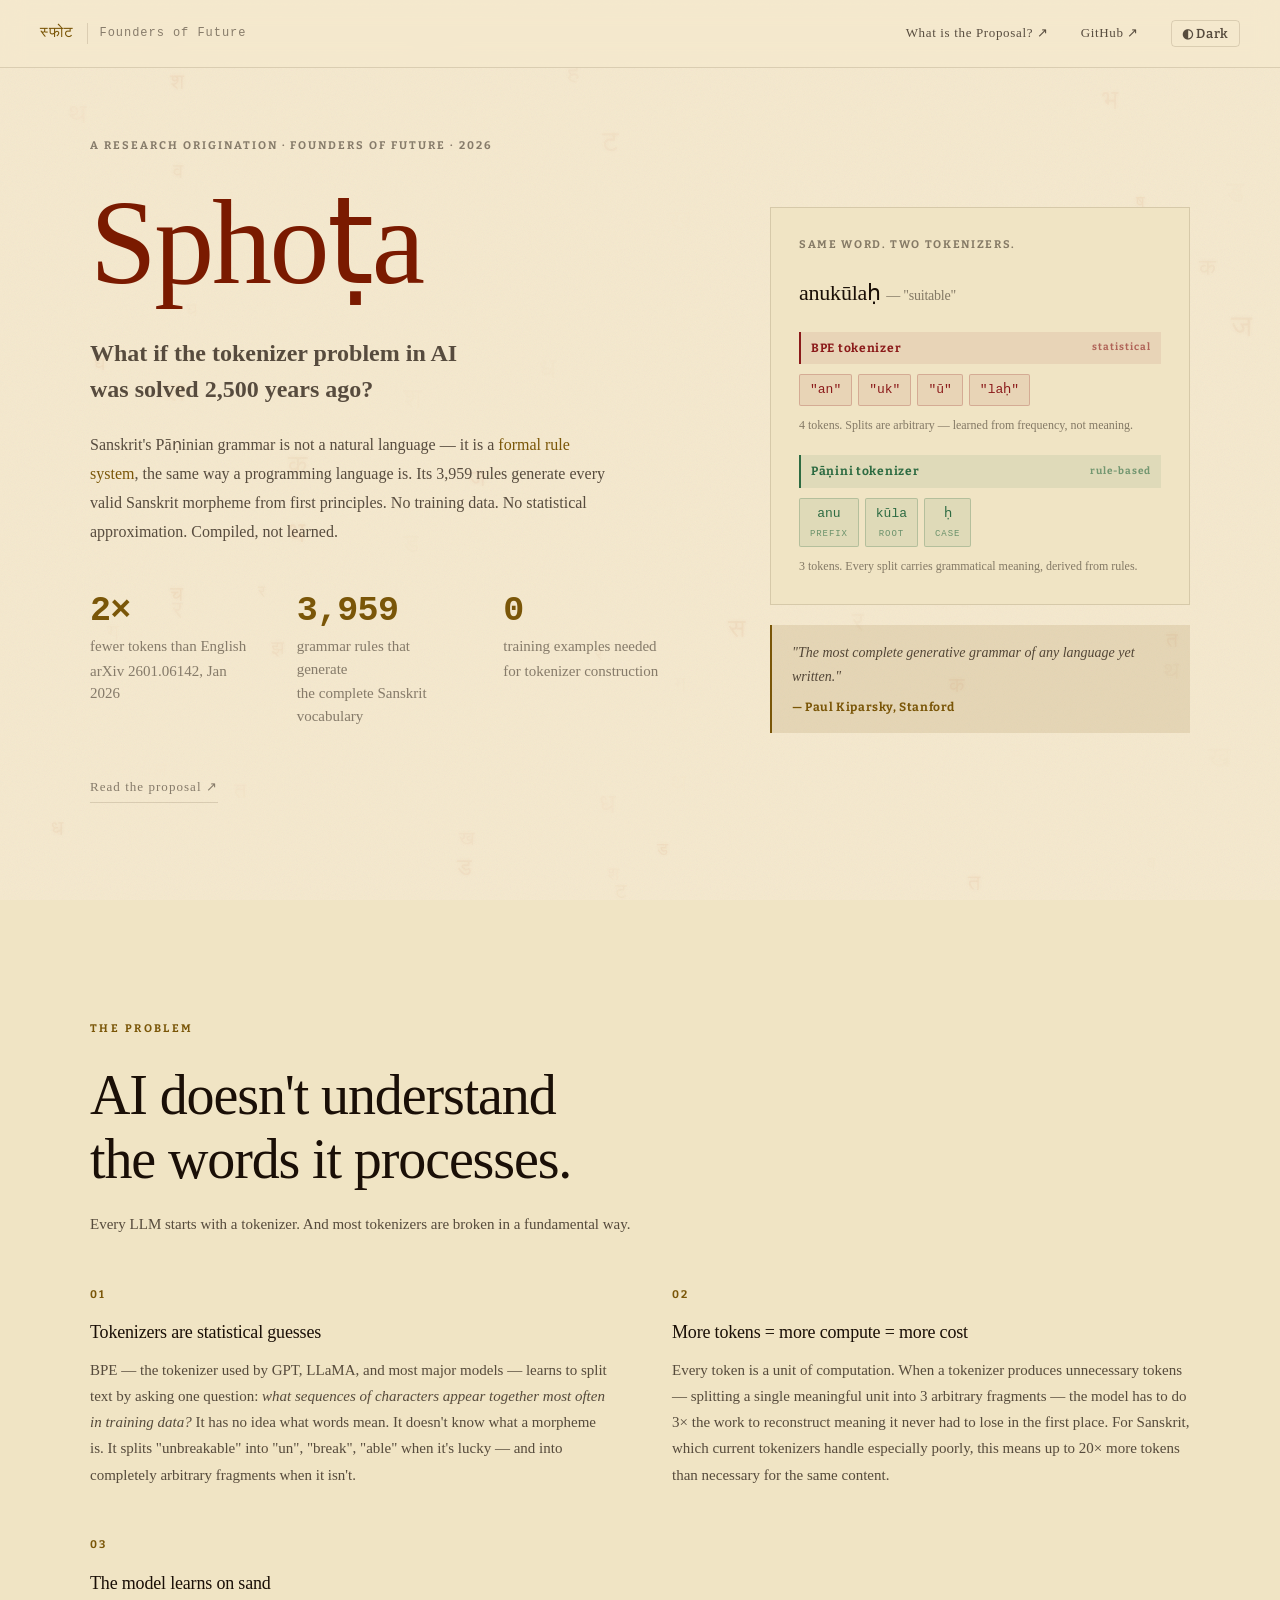
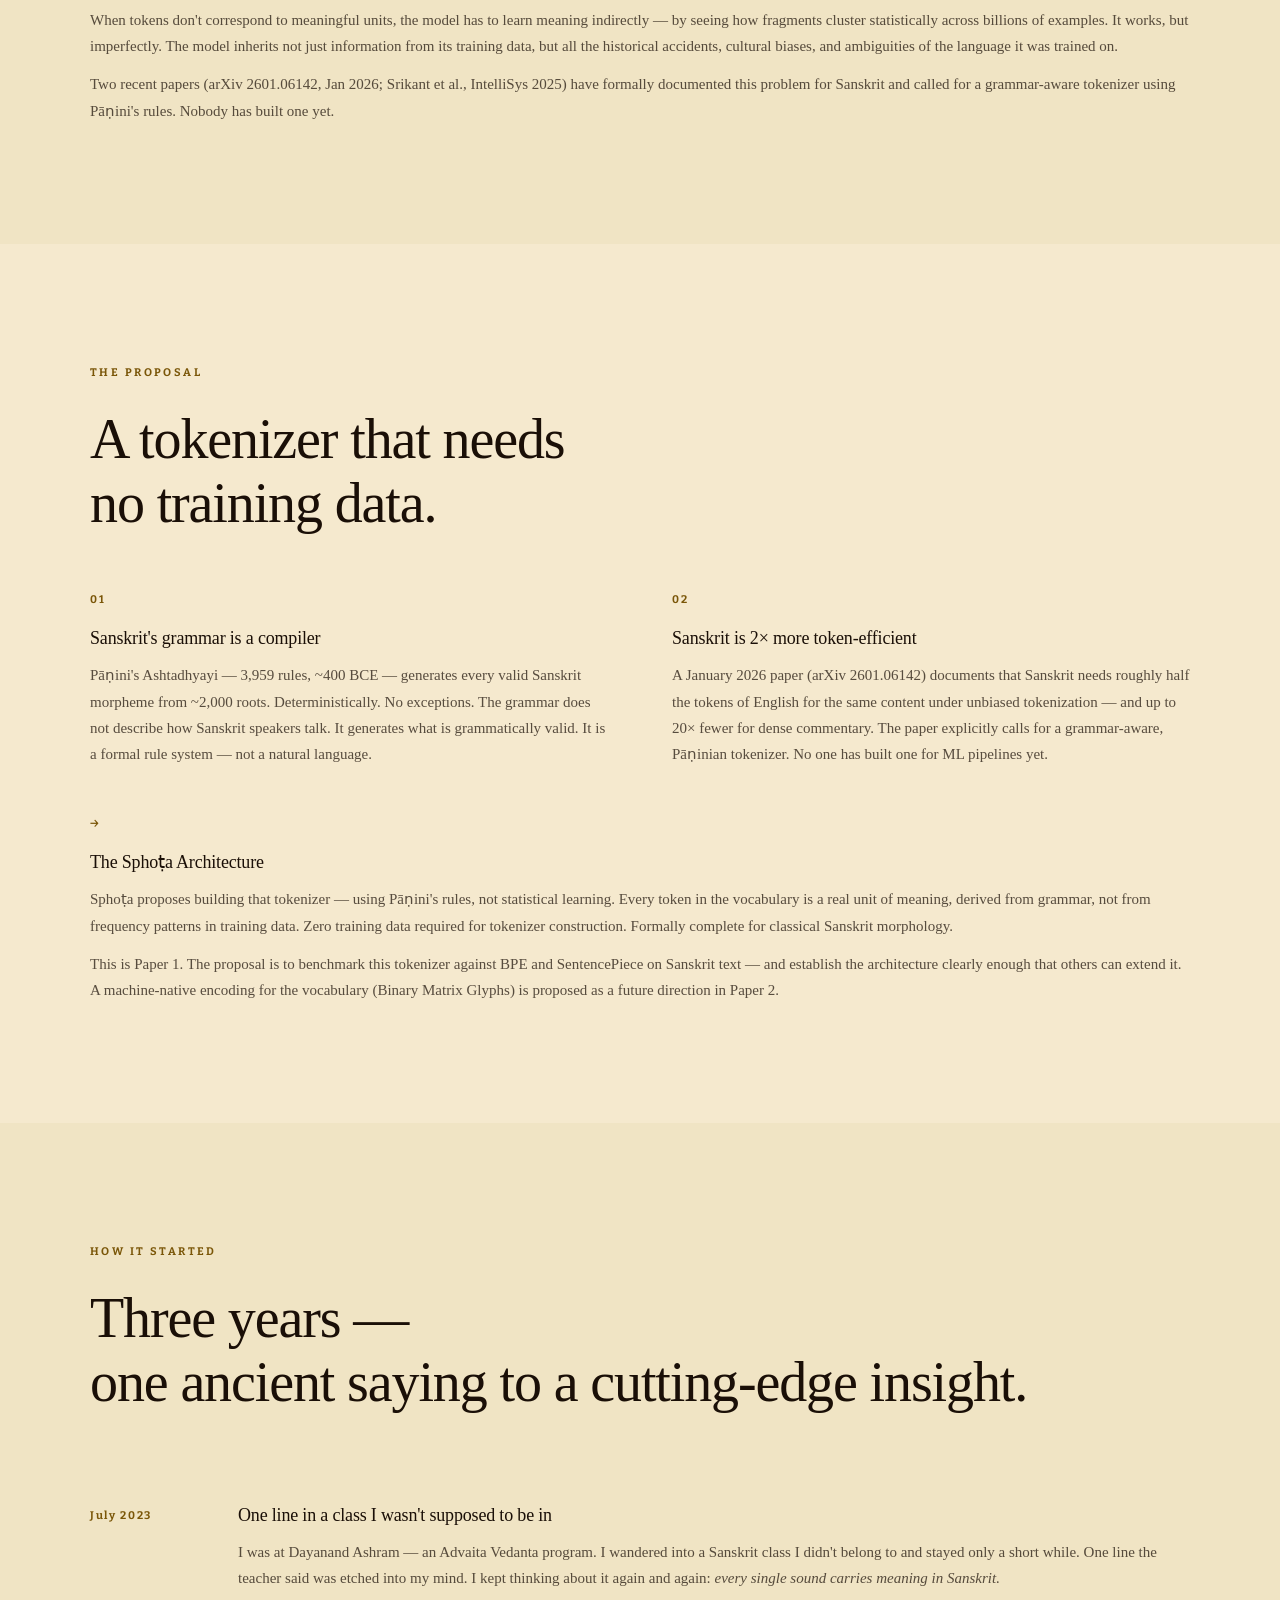
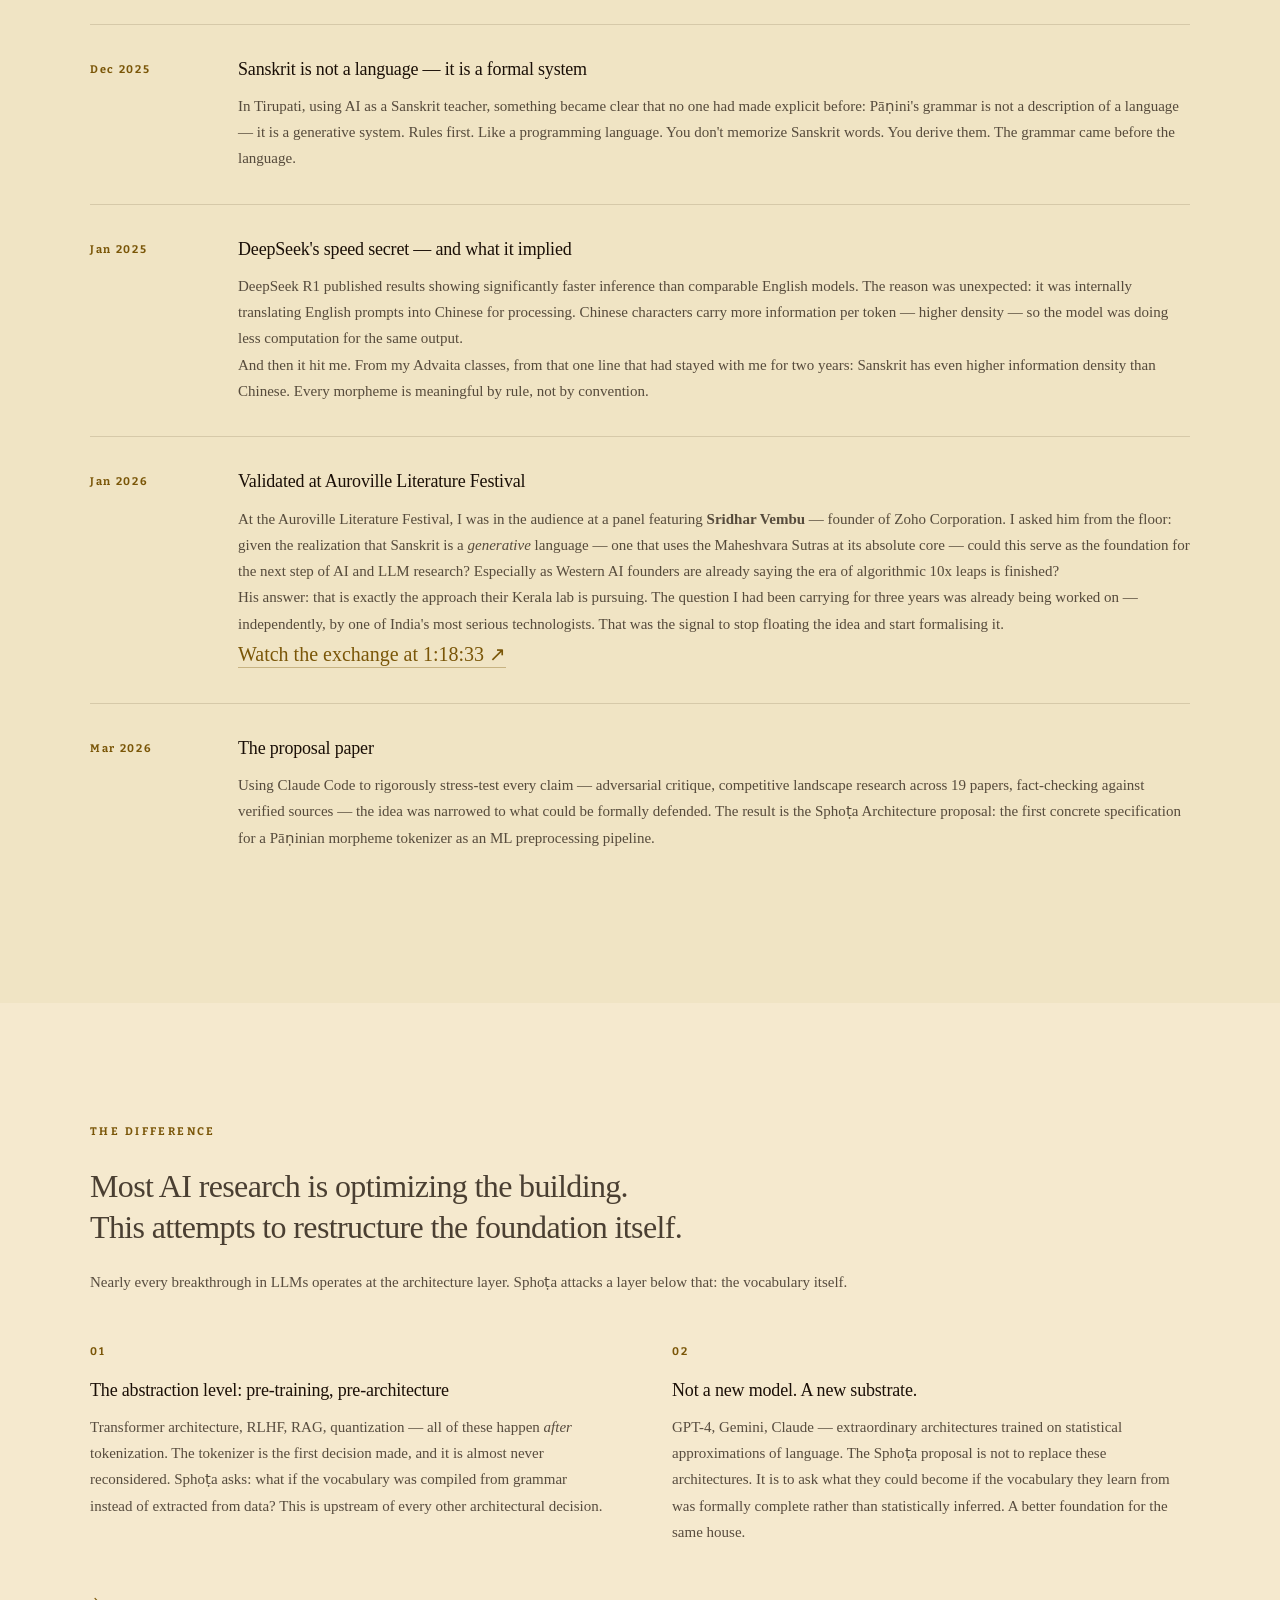
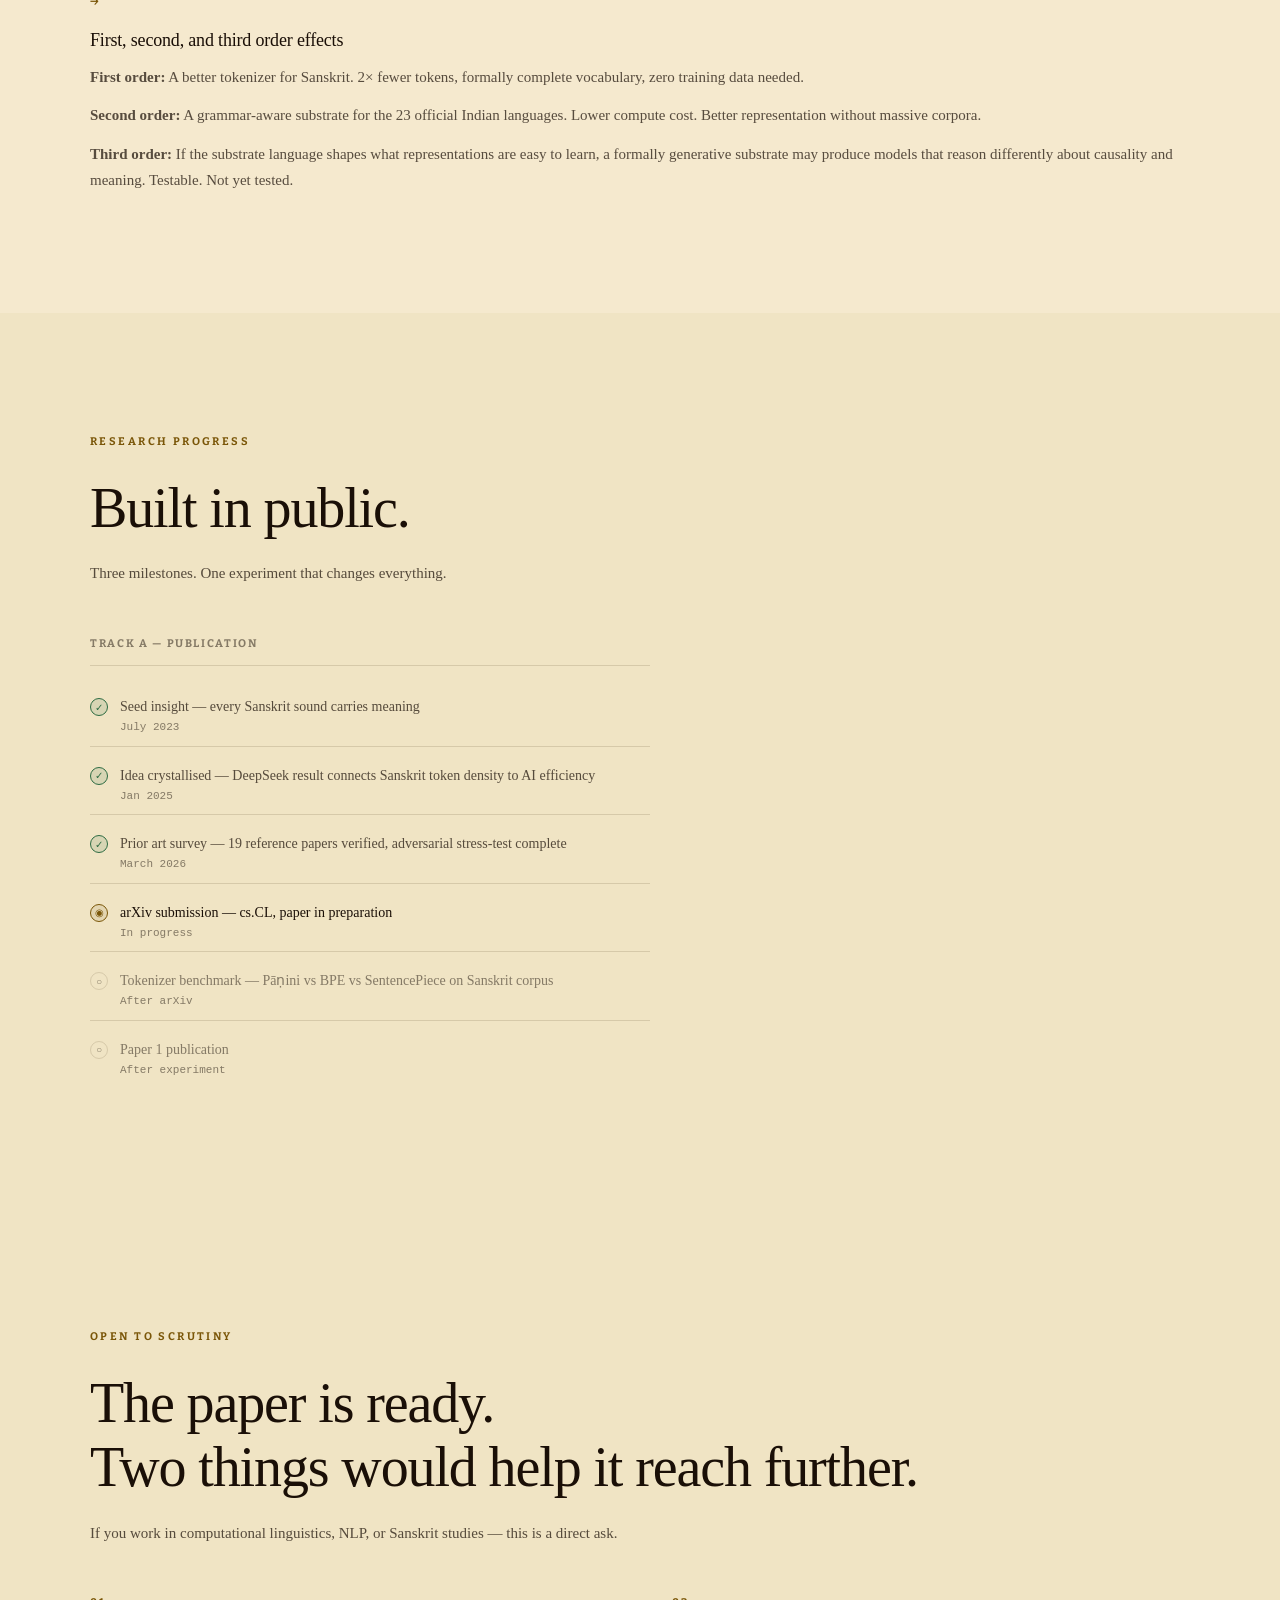
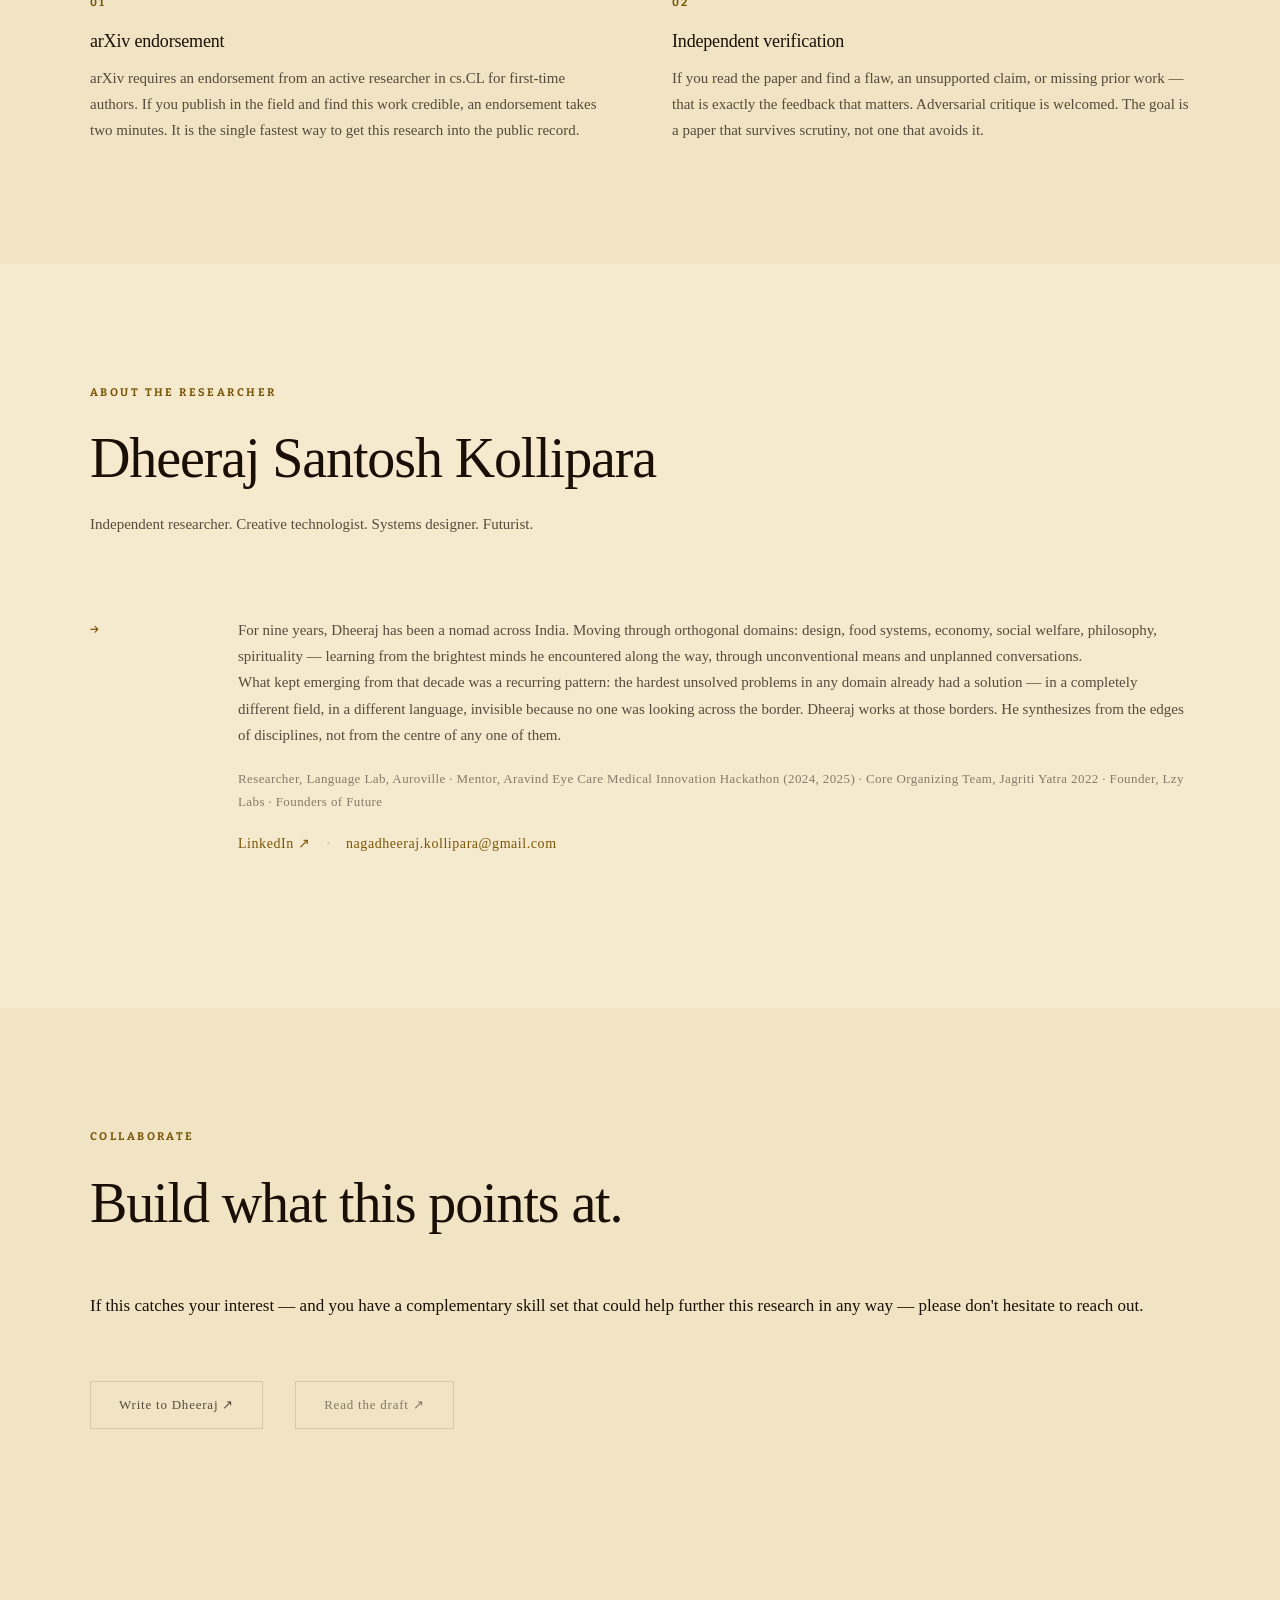
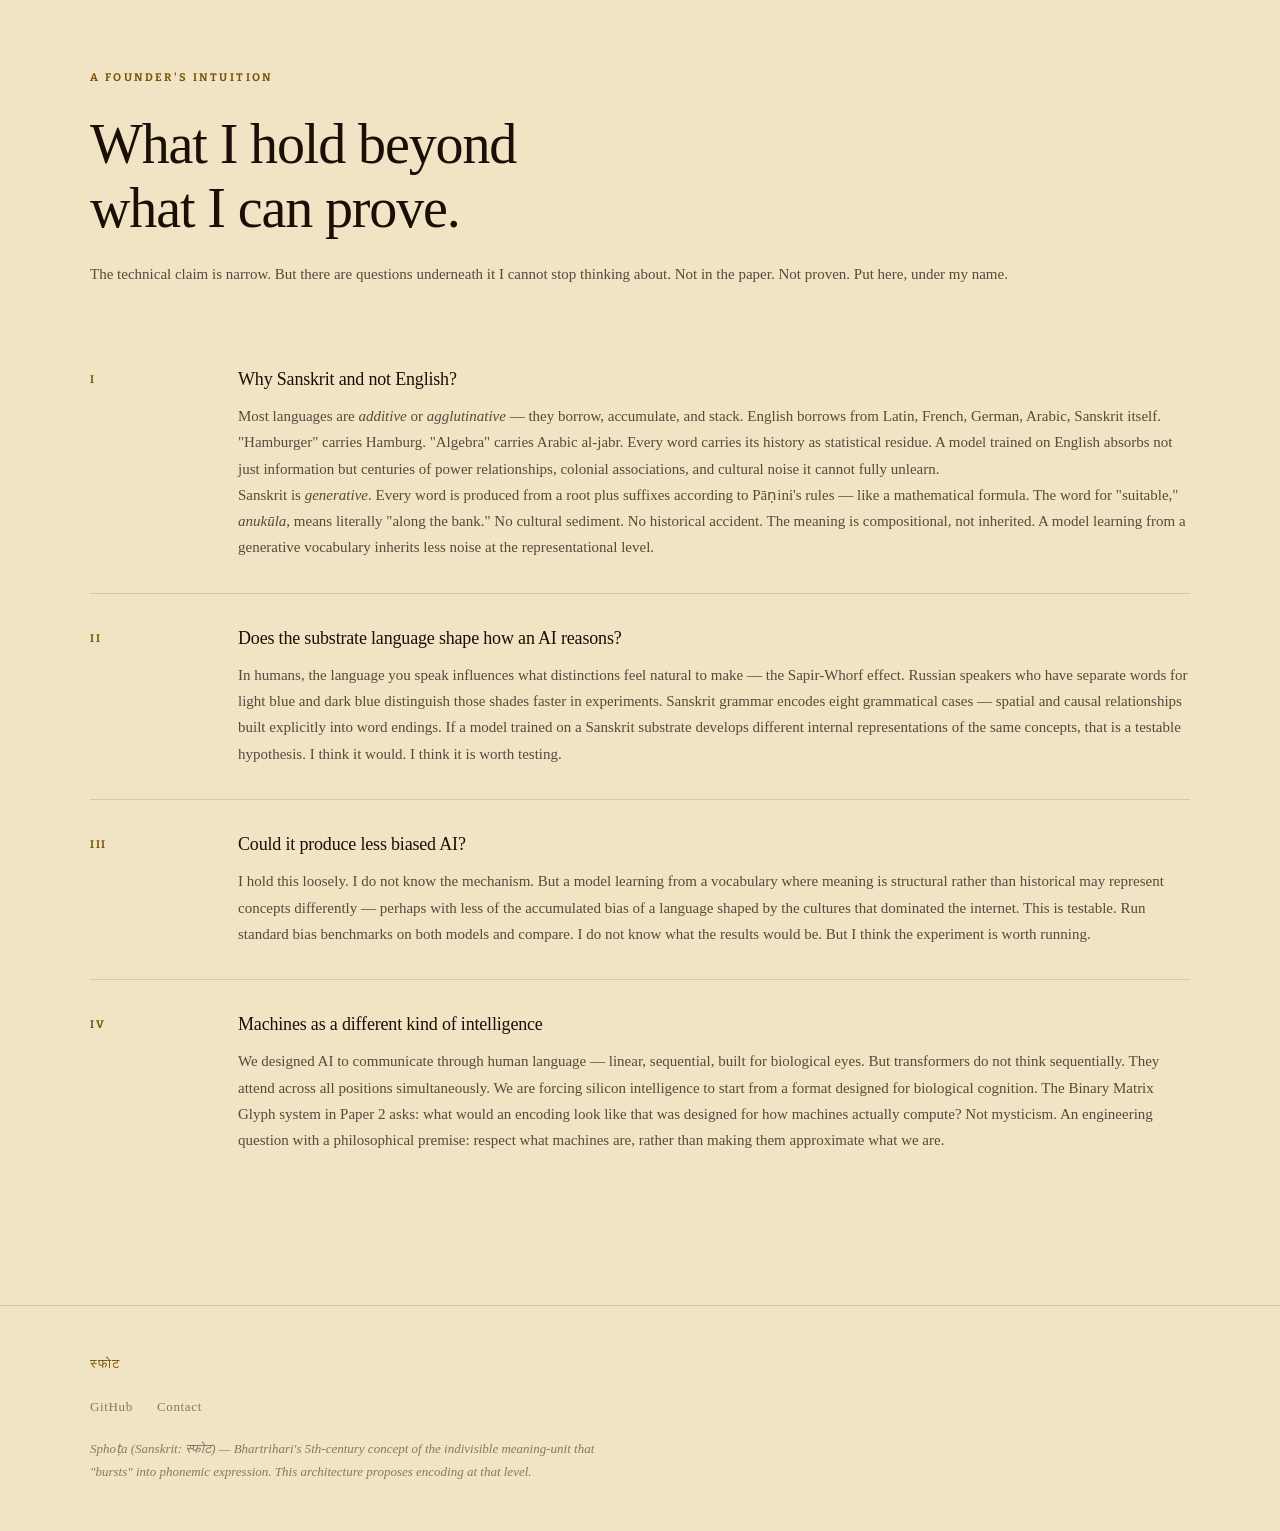
==== commit 05e5801c: "Bio section, progress tracker, canvas polish, proposal page cleanup" ====
--- a/index.html
+++ b/index.html
@@ -58,7 +58,7 @@
             <span class="stat-label">training examples needed<br/><em>for tokenizer construction</em></span>
           </div>
         </div>
-        <a href="#research" class="scroll-cue">Read the proposal ↓</a>
+        <a href="proposal.html" class="scroll-cue">Read the proposal ↗</a>
       </div>
 
       <div class="hero-right">
@@ -376,8 +376,58 @@
     </div>
   </section>
 
+  <!-- ABOUT -->
+  <section class="section" id="about">
+    <div class="container">
+      <span class="section-label">About the Researcher</span>
+      <h2>Dheeraj Santosh Kollipara</h2>
+      <p class="section-sub">
+        Independent researcher. Creative technologist. Systems designer. Futurist.
+      </p>
+
+      <div class="story-steps">
+        <div class="story-step">
+          <div class="step-num">→</div>
+          <div class="step-body" style="font-size: 16px; line-height: 1.85;">
+            <p>
+              For nine years, Dheeraj has been a nomad across India.
+              Moving through orthogonal domains: design, food systems, economy, social welfare,
+              philosophy, spirituality — learning from the brightest minds he encountered along the way,
+              through unconventional means and unplanned conversations.
+            </p>
+            <p>
+              What kept emerging from that decade was a recurring pattern: the hardest unsolved
+              problems in any domain already had a solution — in a completely different field,
+              in a different language, invisible because no one was looking across the border.
+              Dheeraj works at those borders. He synthesizes from the edges of disciplines, not
+              from the centre of any one of them.
+            </p>
+
+            <p class="story-meta" style="margin-top: 20px; font-size: 13px; color: var(--text-dimmer); letter-spacing: 0.03em;">
+              Researcher, Language Lab, Auroville ·
+              Mentor, Aravind Eye Care Medical Innovation Hackathon (2024, 2025) ·
+              Core Organizing Team, Jagriti Yatra 2022 ·
+              Founder, Lzy Labs · Founders of Future
+            </p>
+            <p style="margin-top: 16px;">
+              <a href="https://www.linkedin.com/in/lzylad/" target="_blank"
+                 style="color: var(--accent); text-decoration: none; font-size: 14px; letter-spacing: 0.04em;">
+                LinkedIn ↗
+              </a>
+              <span style="margin: 0 12px; opacity: 0.3;">·</span>
+              <a href="mailto:nagadheeraj.kollipara@gmail.com"
+                 style="color: var(--accent); text-decoration: none; font-size: 14px; letter-spacing: 0.04em;">
+                nagadheeraj.kollipara@gmail.com
+              </a>
+            </p>
+          </div>
+        </div>
+      </div>
+    </div>
+  </section>
+
   <!-- COLLABORATE -->
-  <section class="section" id="collaborate">
+  <section class="section dark" id="collaborate">
     <div class="container">
       <span class="section-label" data-i18n="collab-label">Collaborate</span>
       <h2 data-i18n="collab-heading">Build what this points at.</h2>
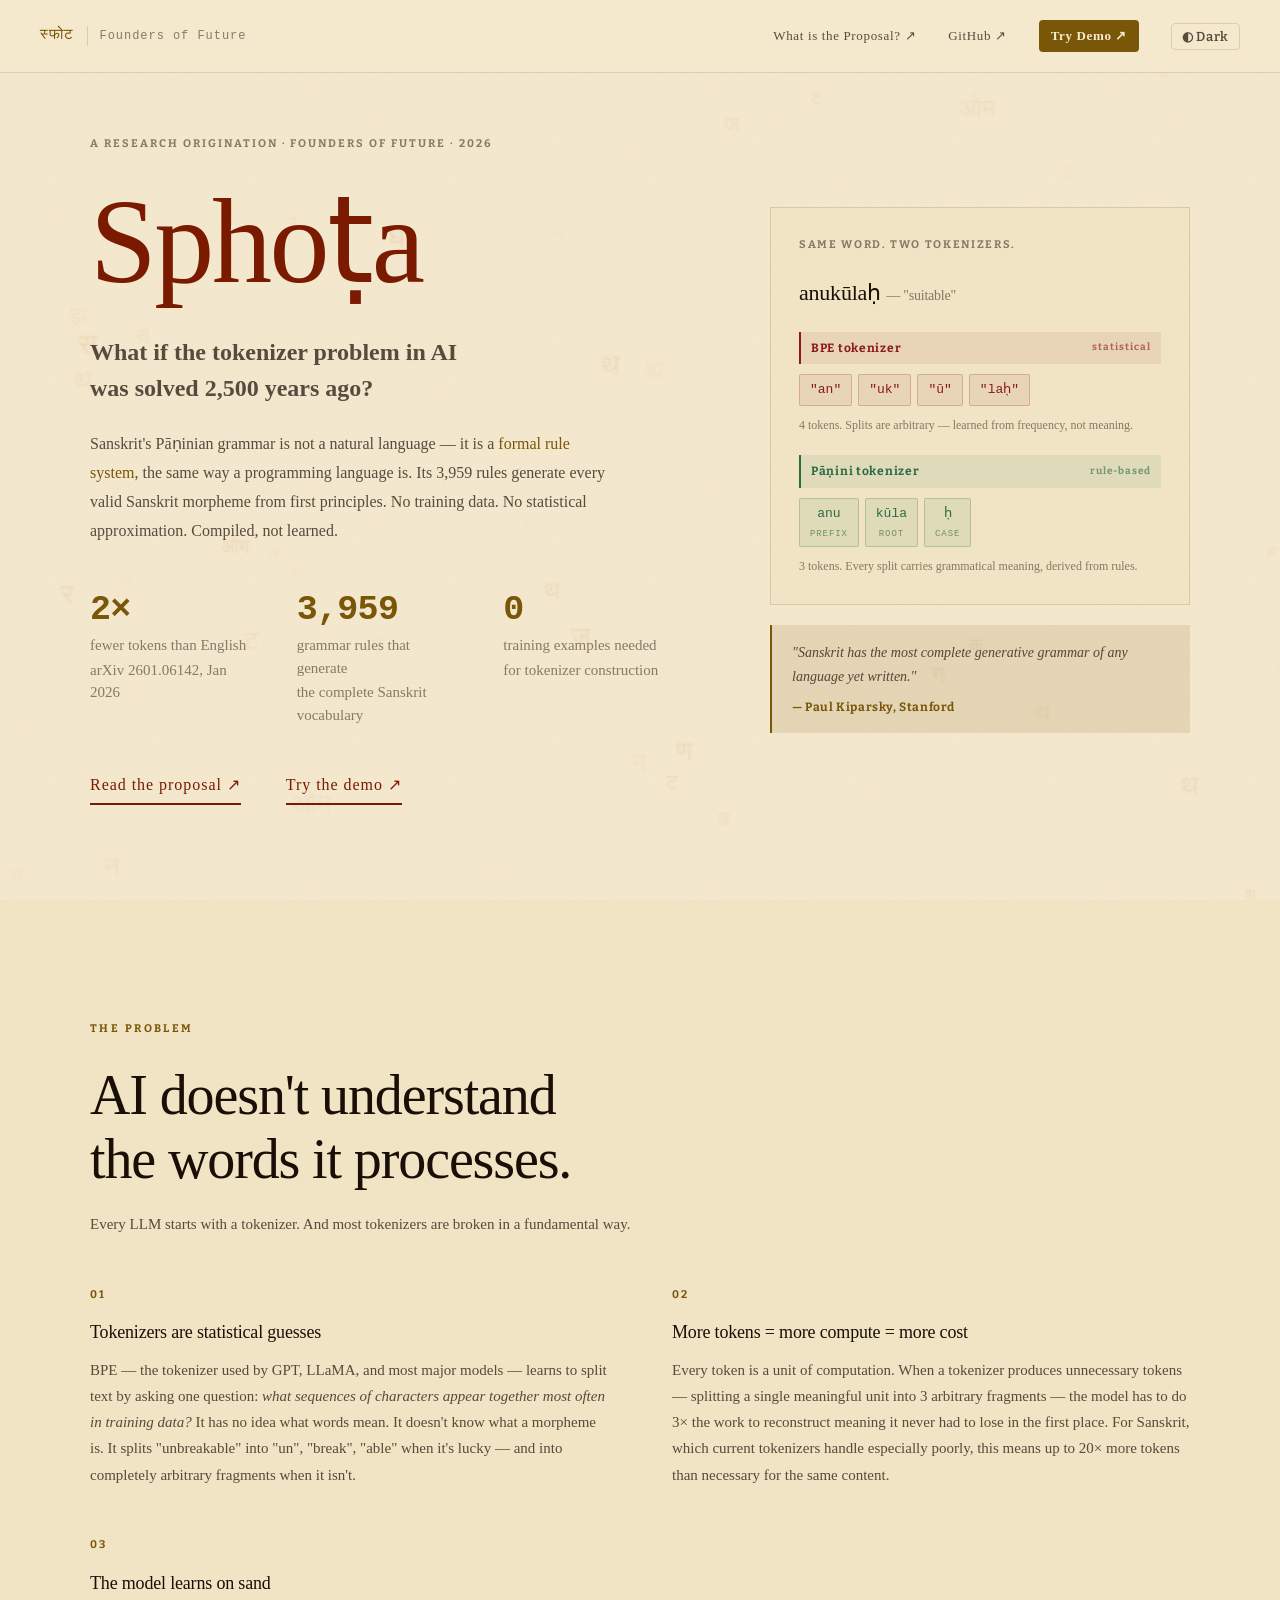
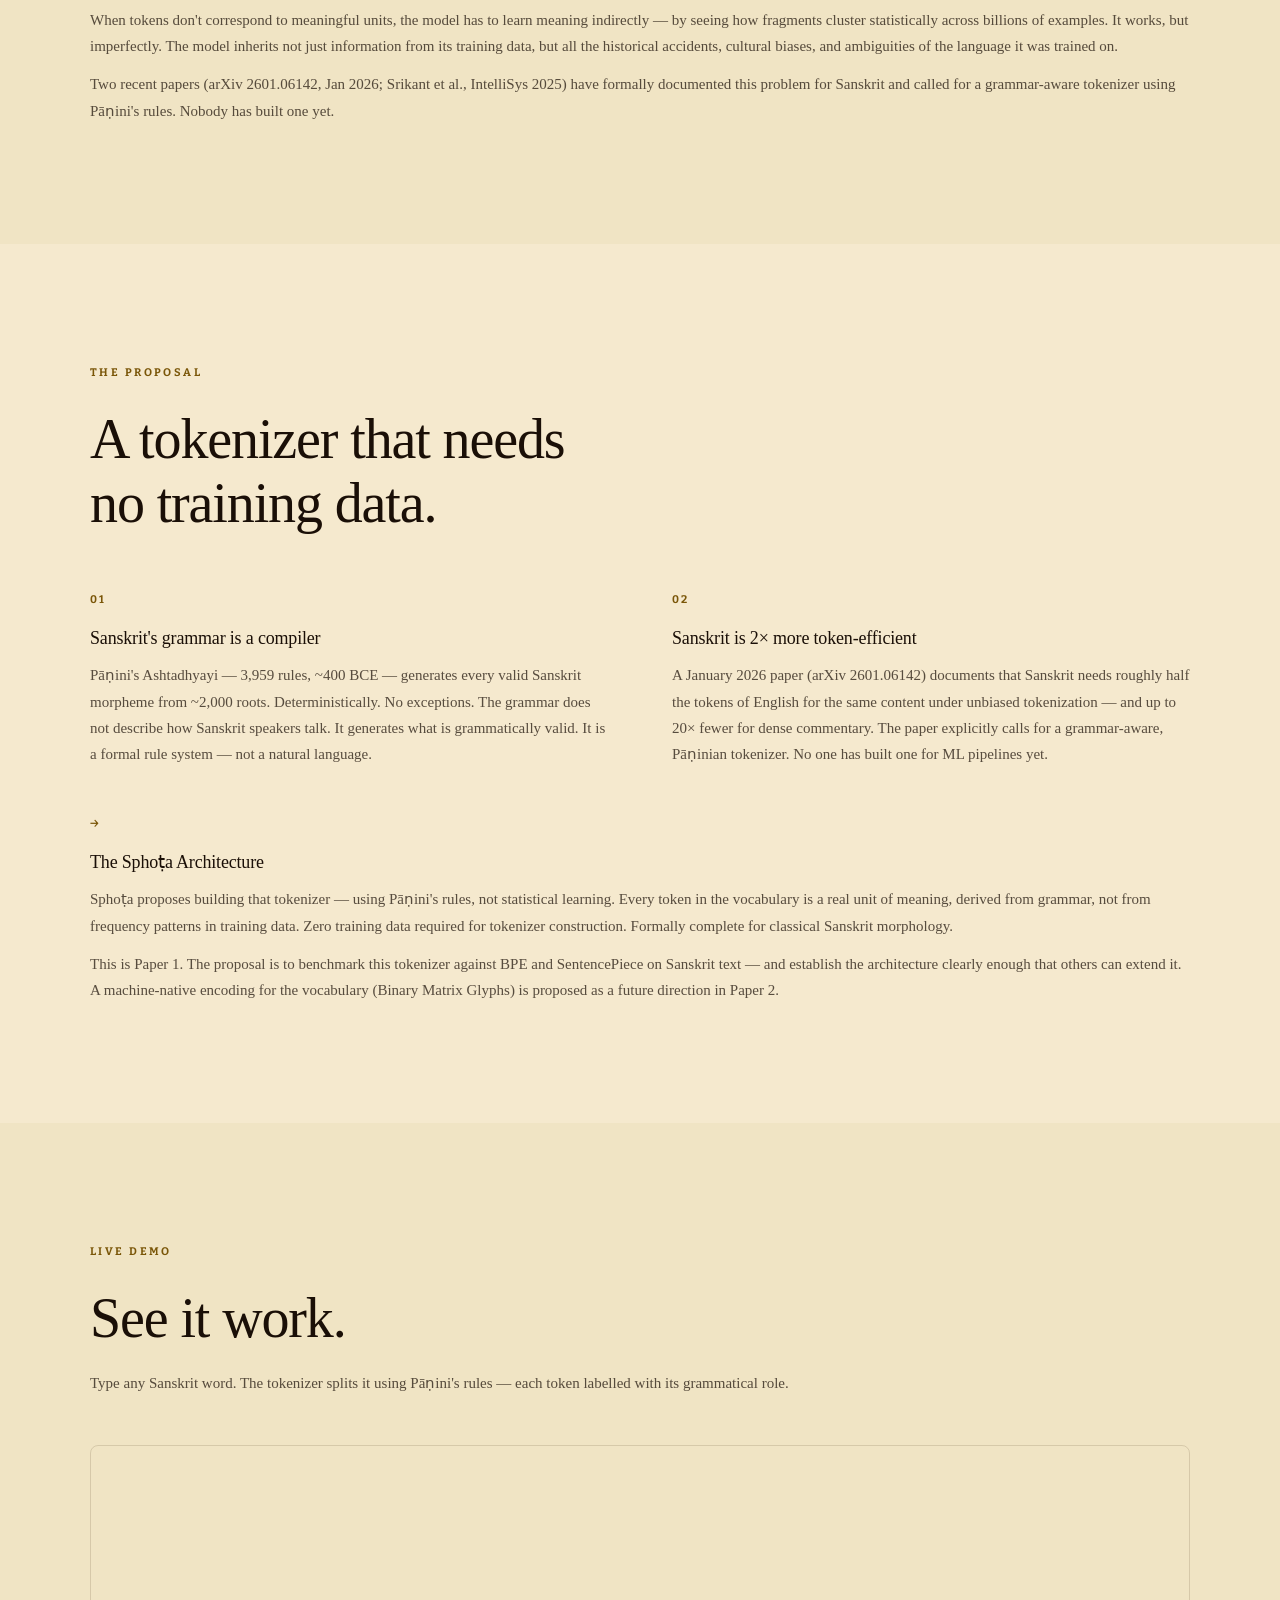
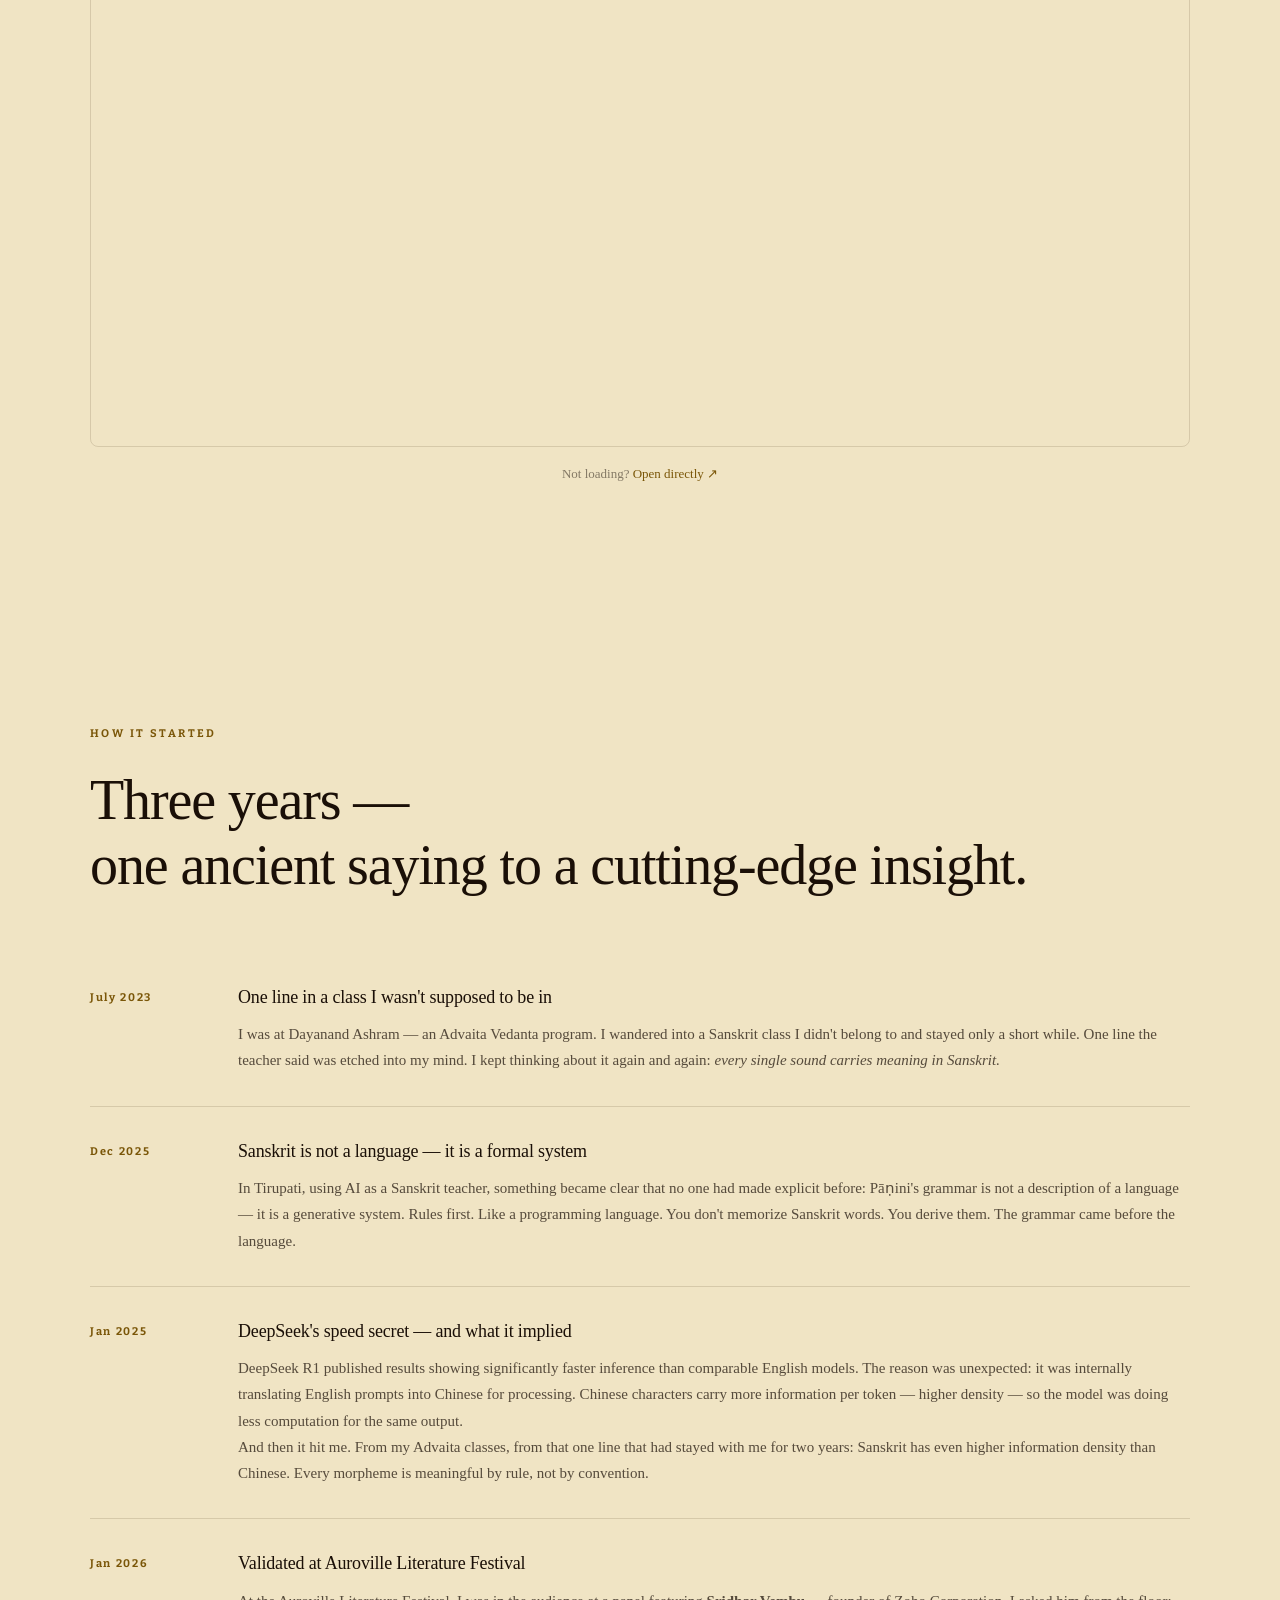
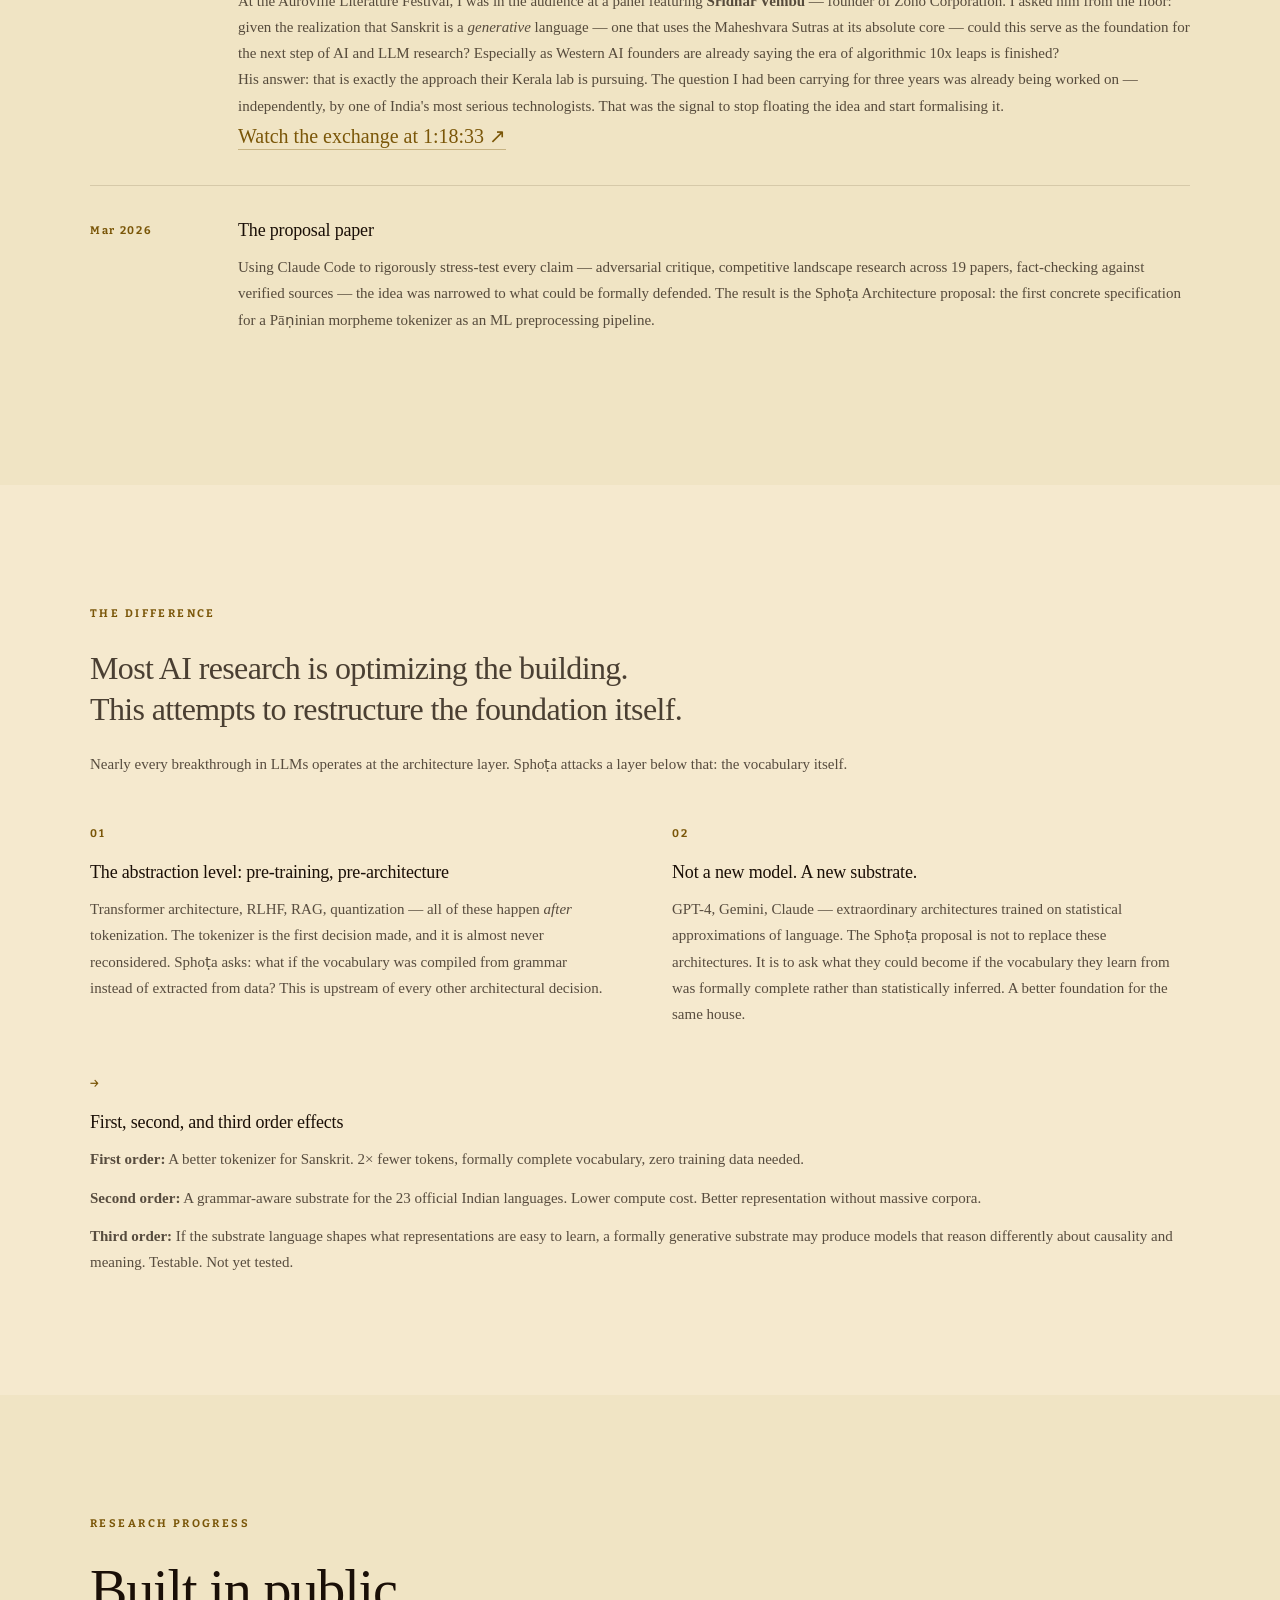
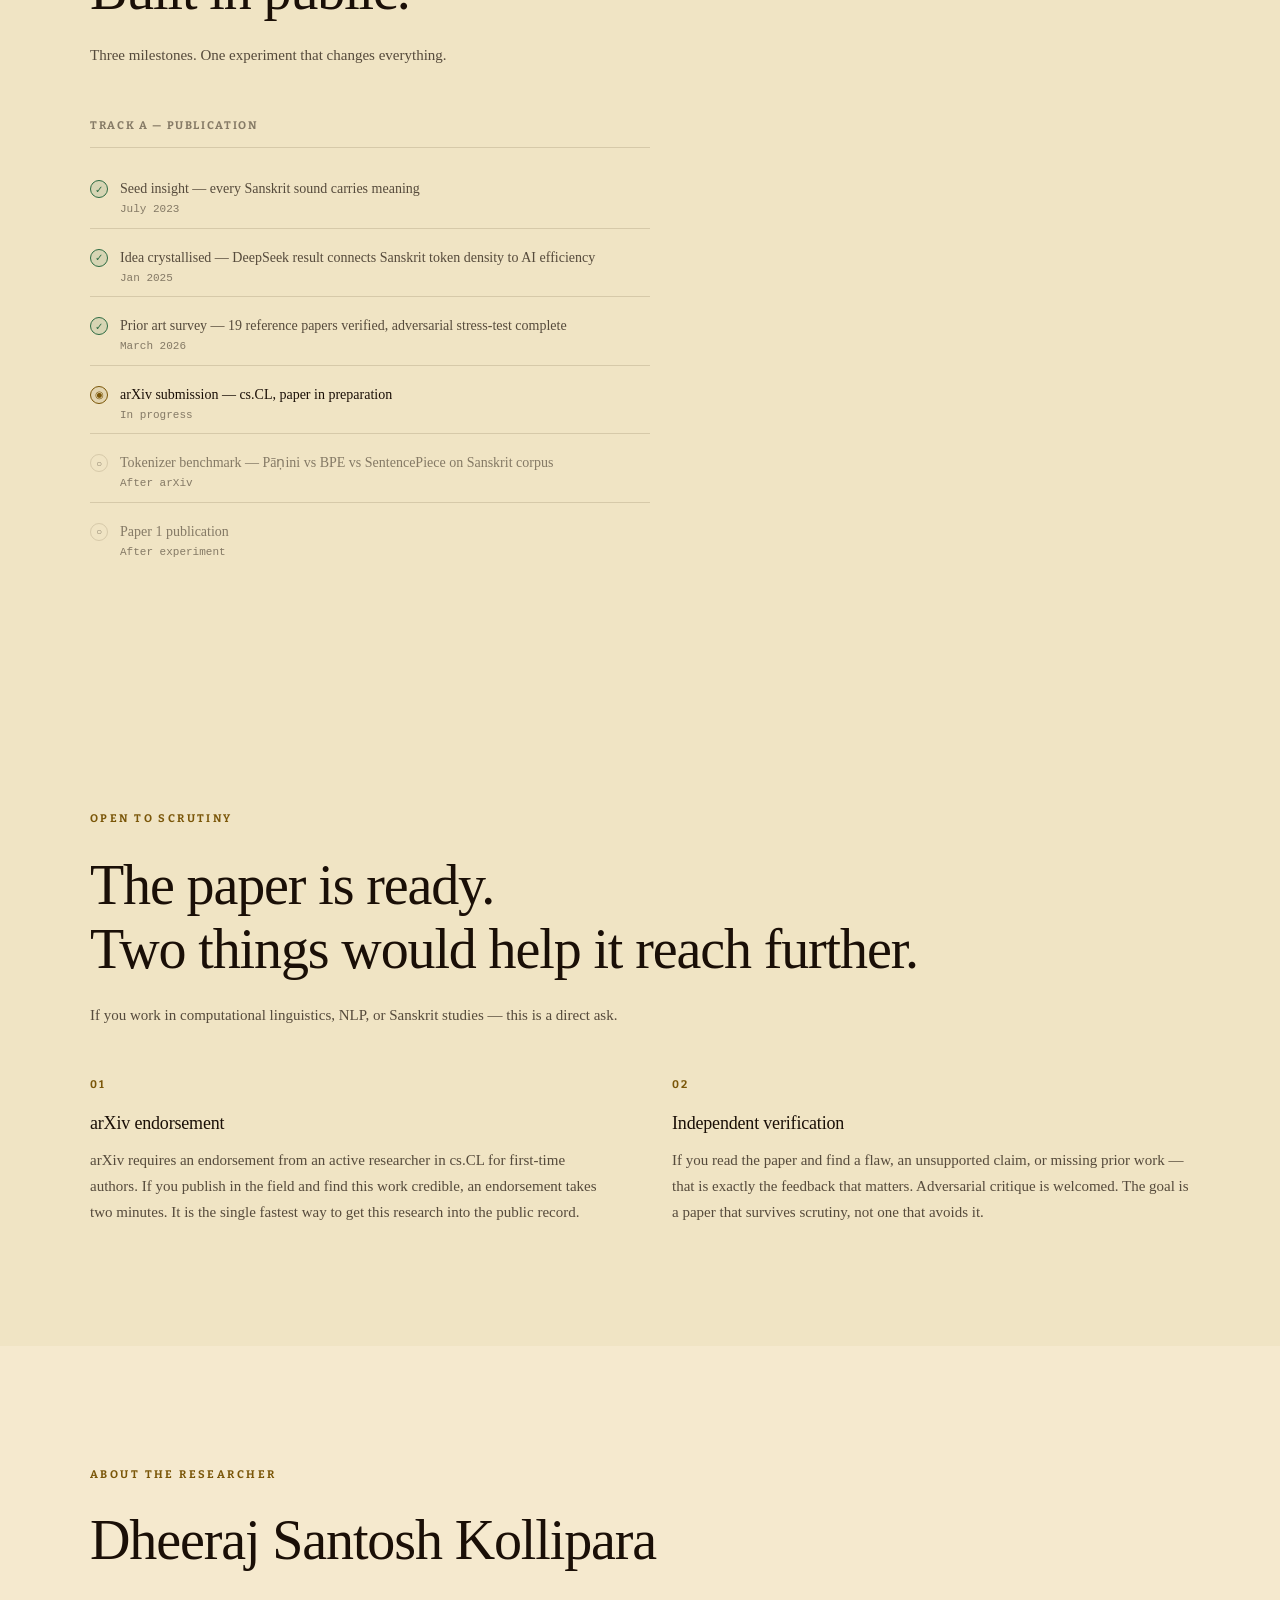
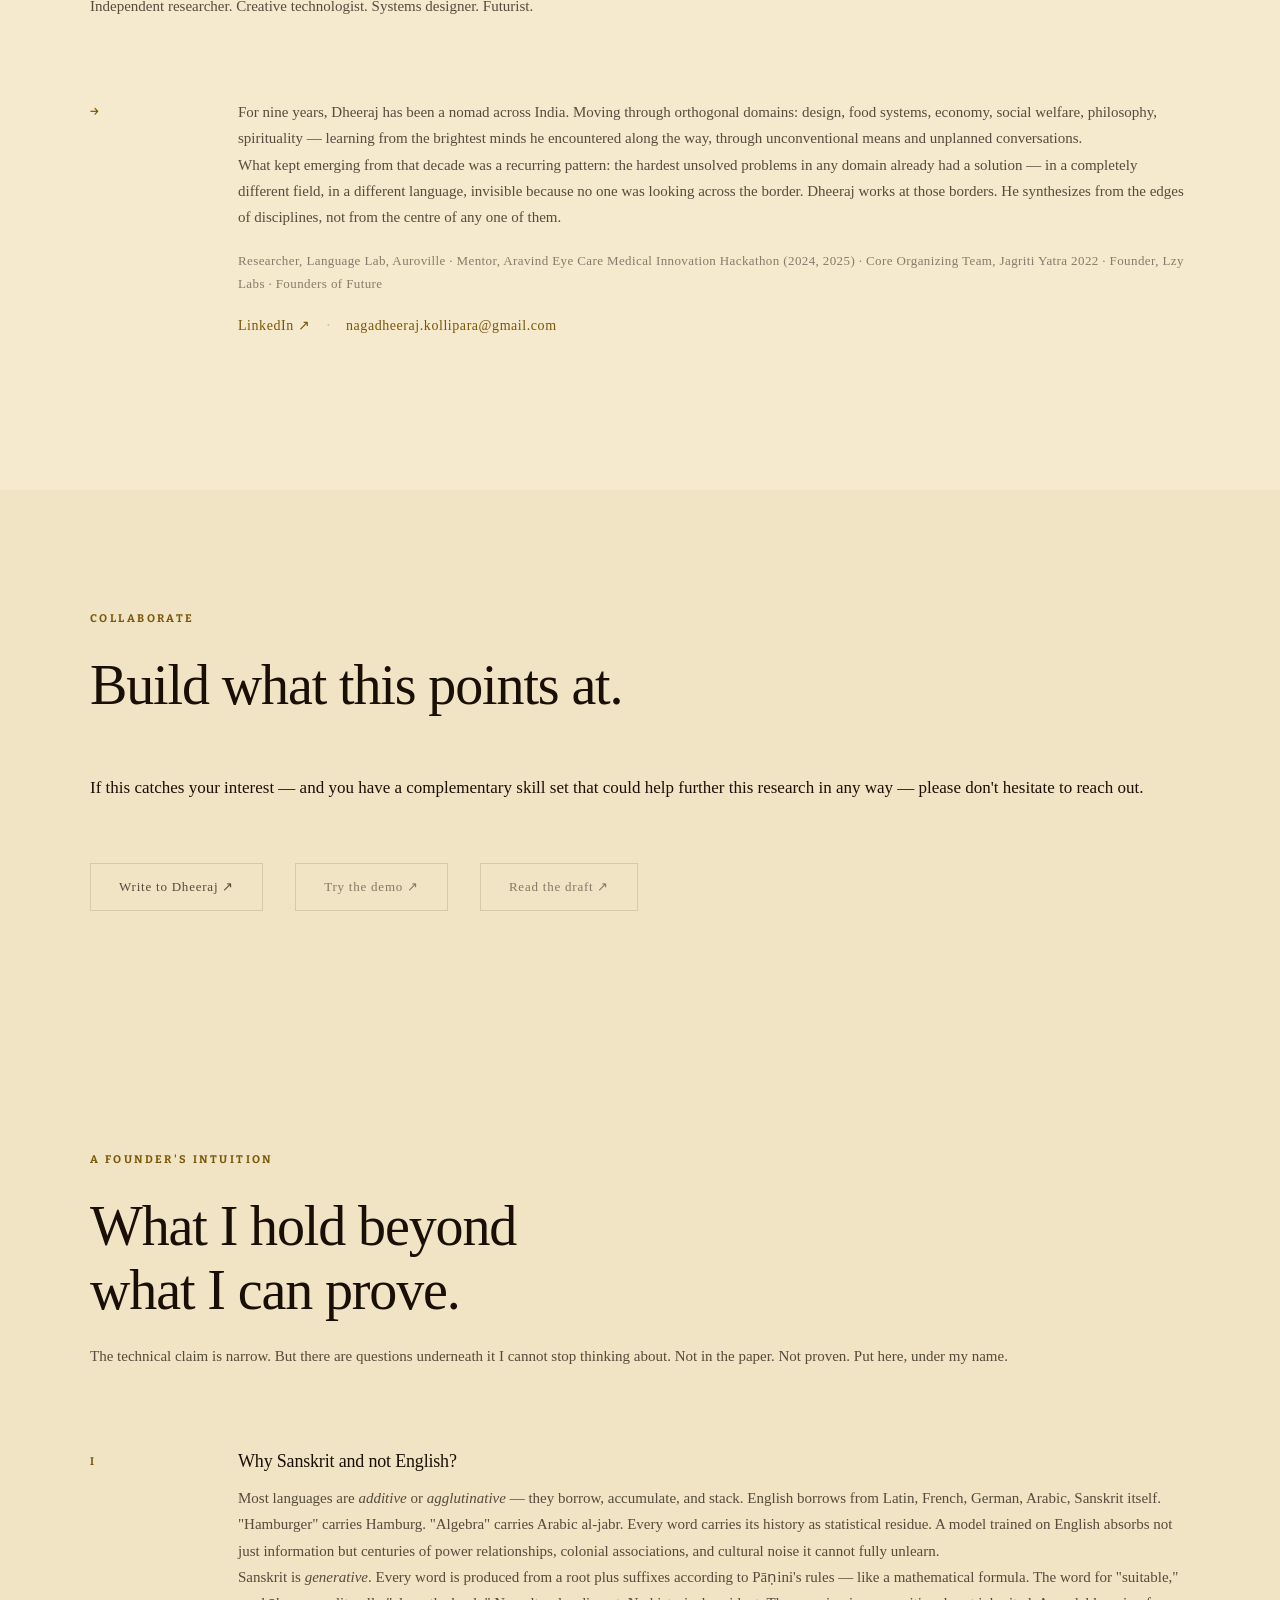
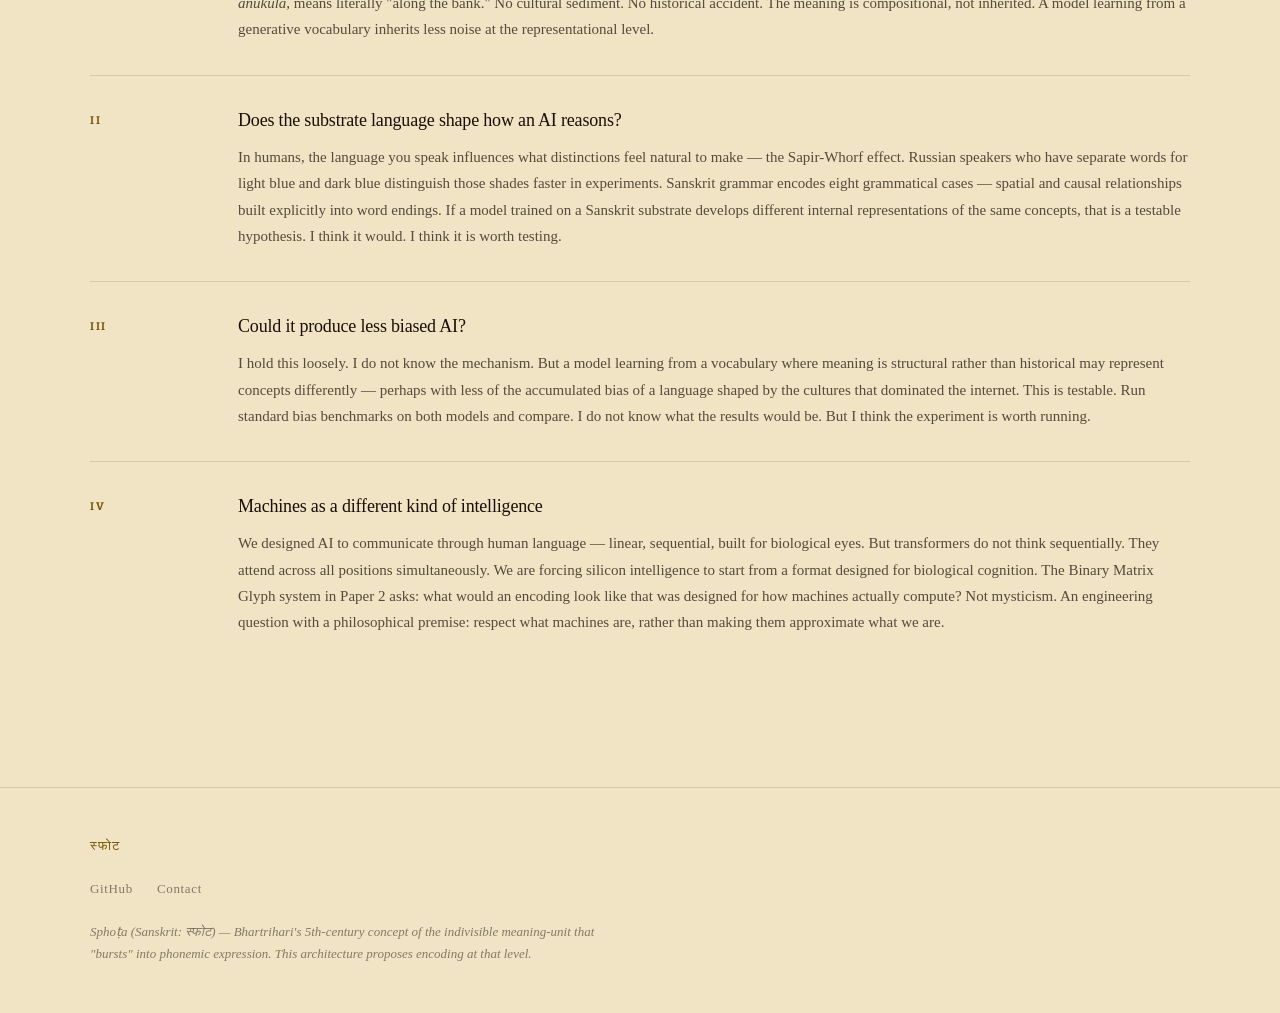
==== commit ca28733a: "Demo section, nav CTA, bio layout, canvas fixes, quote update" ====
--- a/index.html
+++ b/index.html
@@ -22,7 +22,8 @@
       <button class="nav-hamburger" id="nav-toggle" aria-label="Menu">☰</button>
       <div class="nav-links-group" id="nav-links">
         <a href="proposal.html" class="nav-link">What is the Proposal? ↗</a>
-        <a href="https://github.com/lzylabs/sansqrit" target="_blank" class="nav-link">GitHub ↗</a>
+        <a href="https://github.com/lzylabs/sphota-architecture" target="_blank" class="nav-link">GitHub ↗</a>
+        <a href="https://huggingface.co/spaces/FoundersOfFuture/sphota-tokenizer" target="_blank" class="nav-link nav-demo">Try Demo ↗</a>
         <button class="theme-toggle" id="theme-toggle" aria-label="Toggle theme">◐ Dark</button>
       </div>
     </div>
@@ -59,6 +60,7 @@
           </div>
         </div>
         <a href="proposal.html" class="scroll-cue">Read the proposal ↗</a>
+        <a href="https://huggingface.co/spaces/FoundersOfFuture/sphota-tokenizer" target="_blank" class="scroll-cue" style="margin-left: 40px;">Try the demo ↗</a>
       </div>
 
       <div class="hero-right">
@@ -89,7 +91,7 @@
         </div>
 
         <blockquote class="hero-quote">
-          "The most complete generative grammar of any language yet written."
+          "Sanskrit has the most complete generative grammar of any language yet written."
           <cite>— Paul Kiparsky, Stanford</cite>
         </blockquote>
       </div>
@@ -196,6 +198,33 @@
           </p>
         </div>
       </div>
+    </div>
+  </section>
+
+  <!-- DEMO -->
+  <section class="section dark" id="demo">
+    <div class="container">
+      <span class="section-label">Live Demo</span>
+      <h2>See it work.</h2>
+      <p class="section-sub">
+        Type any Sanskrit word. The tokenizer splits it using Pāṇini's rules —
+        each token labelled with its grammatical role.
+      </p>
+      <div style="margin-top: 40px; border-radius: 8px; overflow: hidden; border: 1px solid var(--border);">
+        <iframe
+          src="https://foundersoffuture-sphota-tokenizer.hf.space"
+          frameborder="0"
+          width="100%"
+          height="600"
+          style="display: block;"
+          title="Sphoṭa Tokenizer Demo"
+        ></iframe>
+      </div>
+      <p style="margin-top: 16px; font-size: 13px; color: var(--text-dimmer); text-align: center;">
+        Not loading?
+        <a href="https://huggingface.co/spaces/FoundersOfFuture/sphota-tokenizer" target="_blank"
+           style="color: var(--accent); text-decoration: none;">Open directly ↗</a>
+      </p>
     </div>
   </section>
 
@@ -437,14 +466,15 @@
       </p>
       <div class="collab-links">
         <a href="mailto:contact@lzylabs.in" class="btn">Write to Dheeraj ↗</a>
-        <a href="https://github.com/lzylabs/sansqrit" target="_blank" class="btn btn-ghost" style="margin-left: 8px;">Read the draft ↗</a>
+        <a href="https://huggingface.co/spaces/FoundersOfFuture/sphota-tokenizer" target="_blank" class="btn btn-ghost" style="margin-left: 8px;">Try the demo ↗</a>
+        <a href="https://github.com/lzylabs/sphota-architecture" target="_blank" class="btn btn-ghost" style="margin-left: 8px;">Read the draft ↗</a>
       </div>
     </div>
   </section>
 
   <!-- FOUNDER'S INTUITION -->
   <section class="section dark" id="intuition">
-    <div class="container">
+    <div class="container" style="font-size: 23px;">
       <span class="section-label" data-i18n="intuition-label">A Founder's Intuition</span>
       <h2 data-i18n="intuition-heading">What I hold beyond<br/>what I can prove.</h2>
       <p class="section-sub" data-i18n="intuition-sub">
--- a/style.css
+++ b/style.css
@@ -171,6 +171,15 @@
   border-color: var(--accent);
   color: var(--accent);
 }
+.nav-demo {
+  background: var(--accent);
+  color: var(--bg) !important;
+  padding: 5px 12px;
+  border-radius: var(--radius);
+  font-weight: 600;
+  transition: opacity 0.2s;
+}
+.nav-demo:hover { opacity: 0.85; }
 
 /* ── MOBILE NAV ── */
 .nav-hamburger {
@@ -310,15 +319,15 @@
 
 .scroll-cue {
   display: inline-block;
-  font-size: 13px;
-  letter-spacing: 0.08em;
-  color: var(--text-dimmer);
+  font-size: 16px;
+  letter-spacing: 0.06em;
+  color: var(--title-color);
   text-decoration: none;
-  border-bottom: 1px solid var(--border);
+  border-bottom: 2px solid var(--title-color);
   padding-bottom: 4px;
-  transition: color 0.2s, border-color 0.2s;
-}
-.scroll-cue:hover { color: var(--accent); border-color: var(--accent); }
+  transition: opacity 0.2s;
+}
+.scroll-cue:hover { opacity: 0.7; }
 
 /* ── HERO RIGHT — TOKEN DEMO ── */
 .hero-right {
